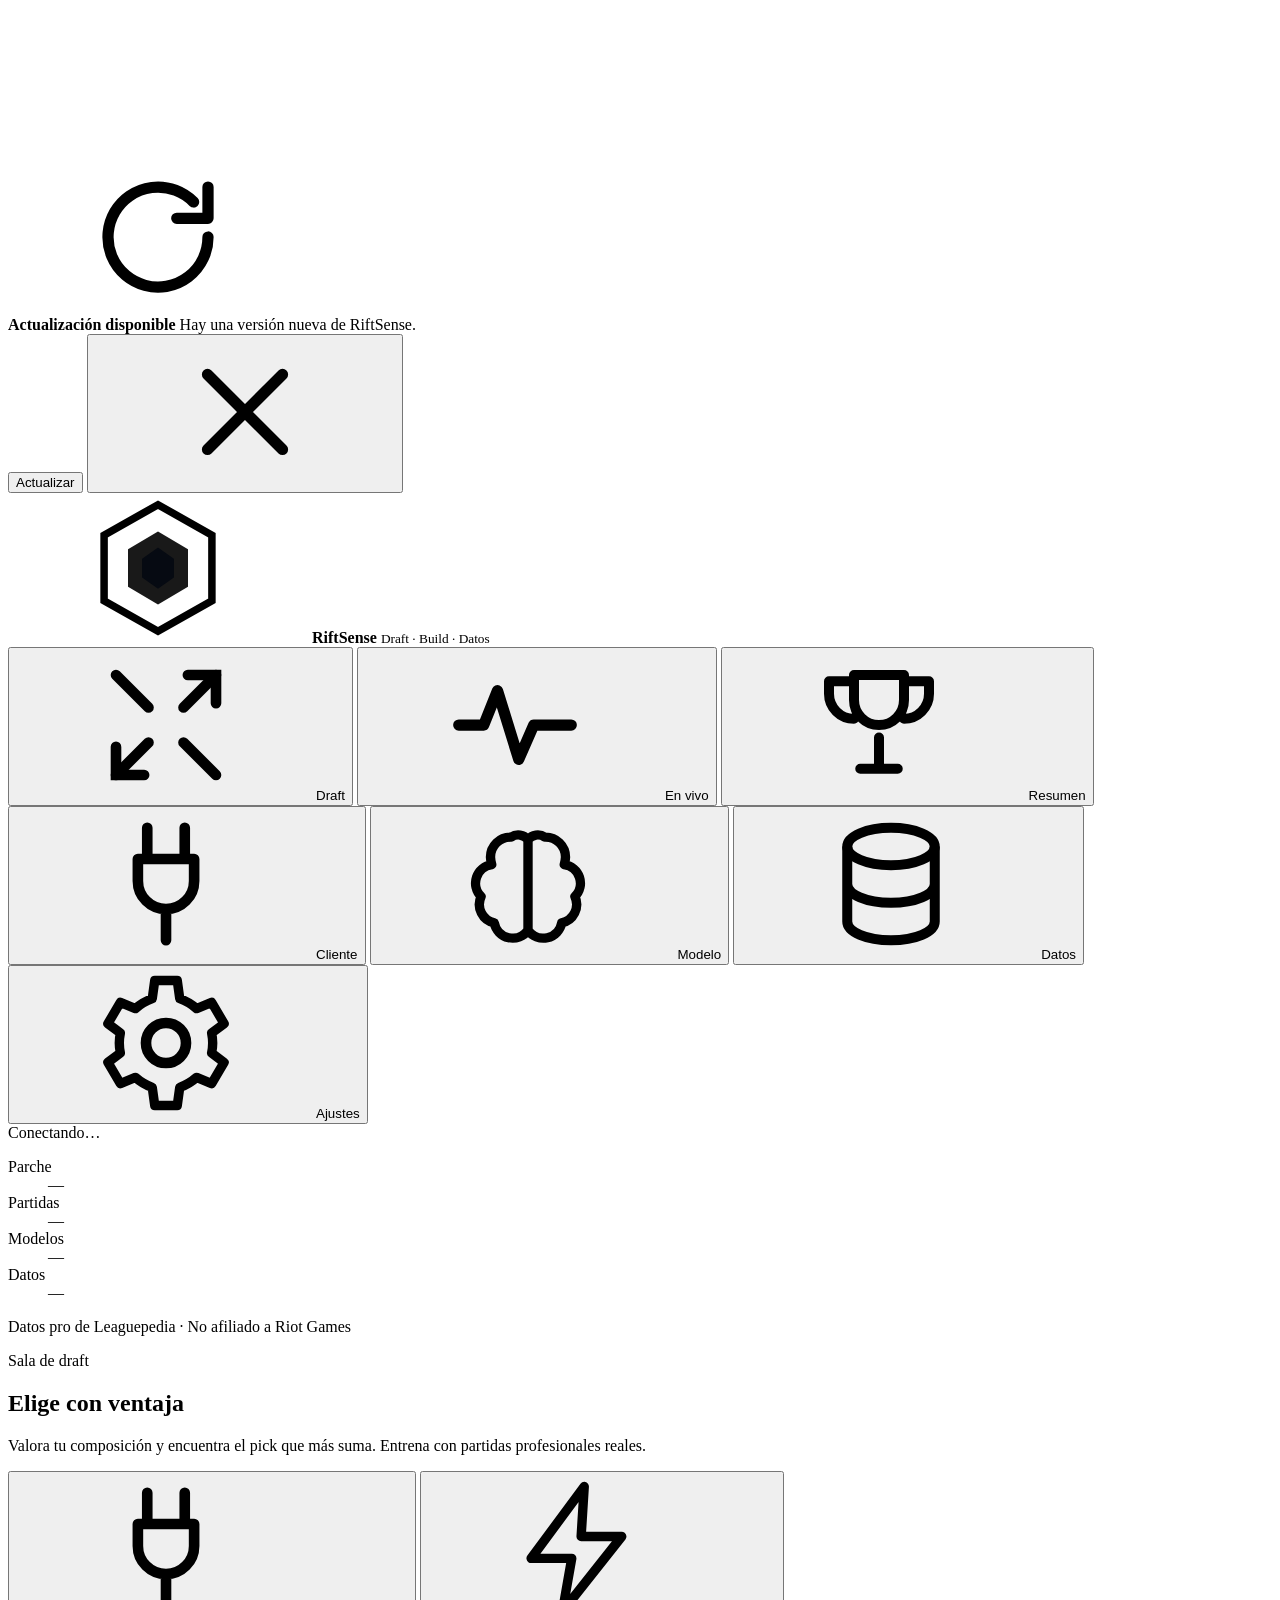
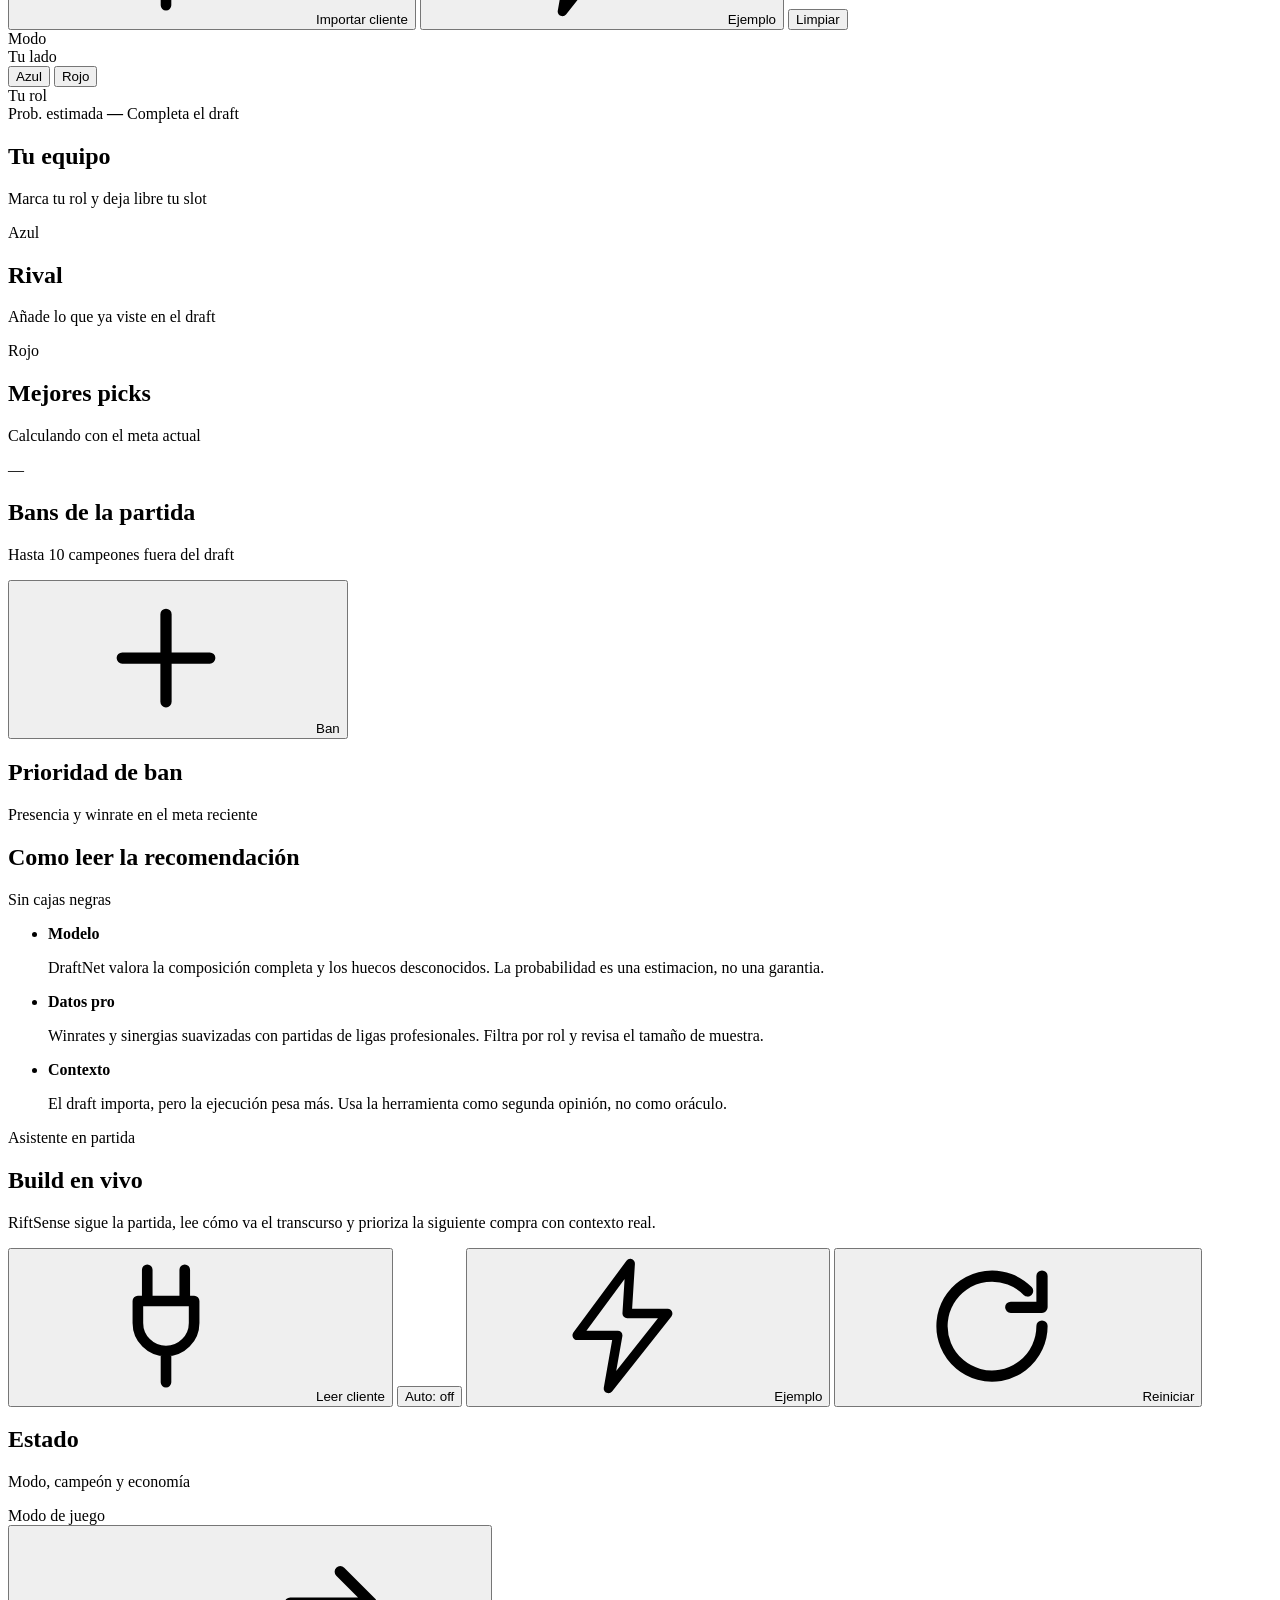
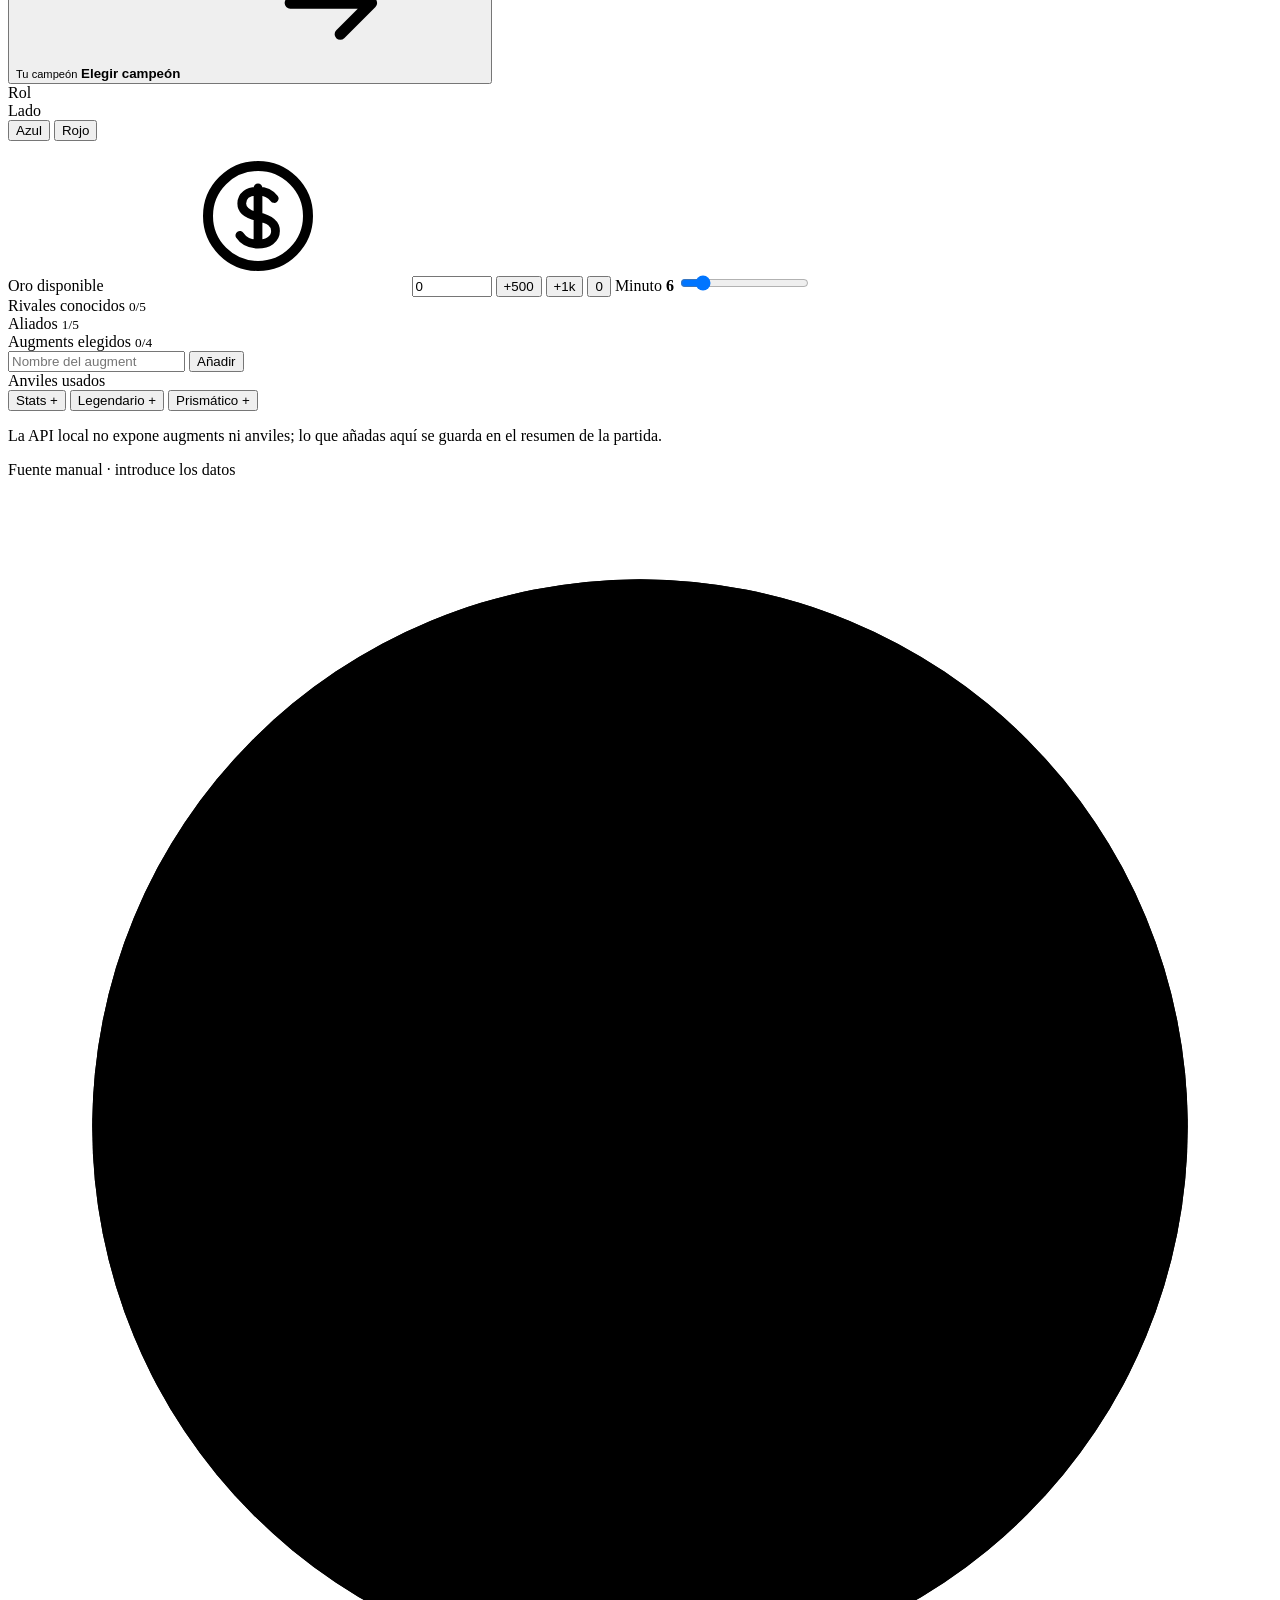
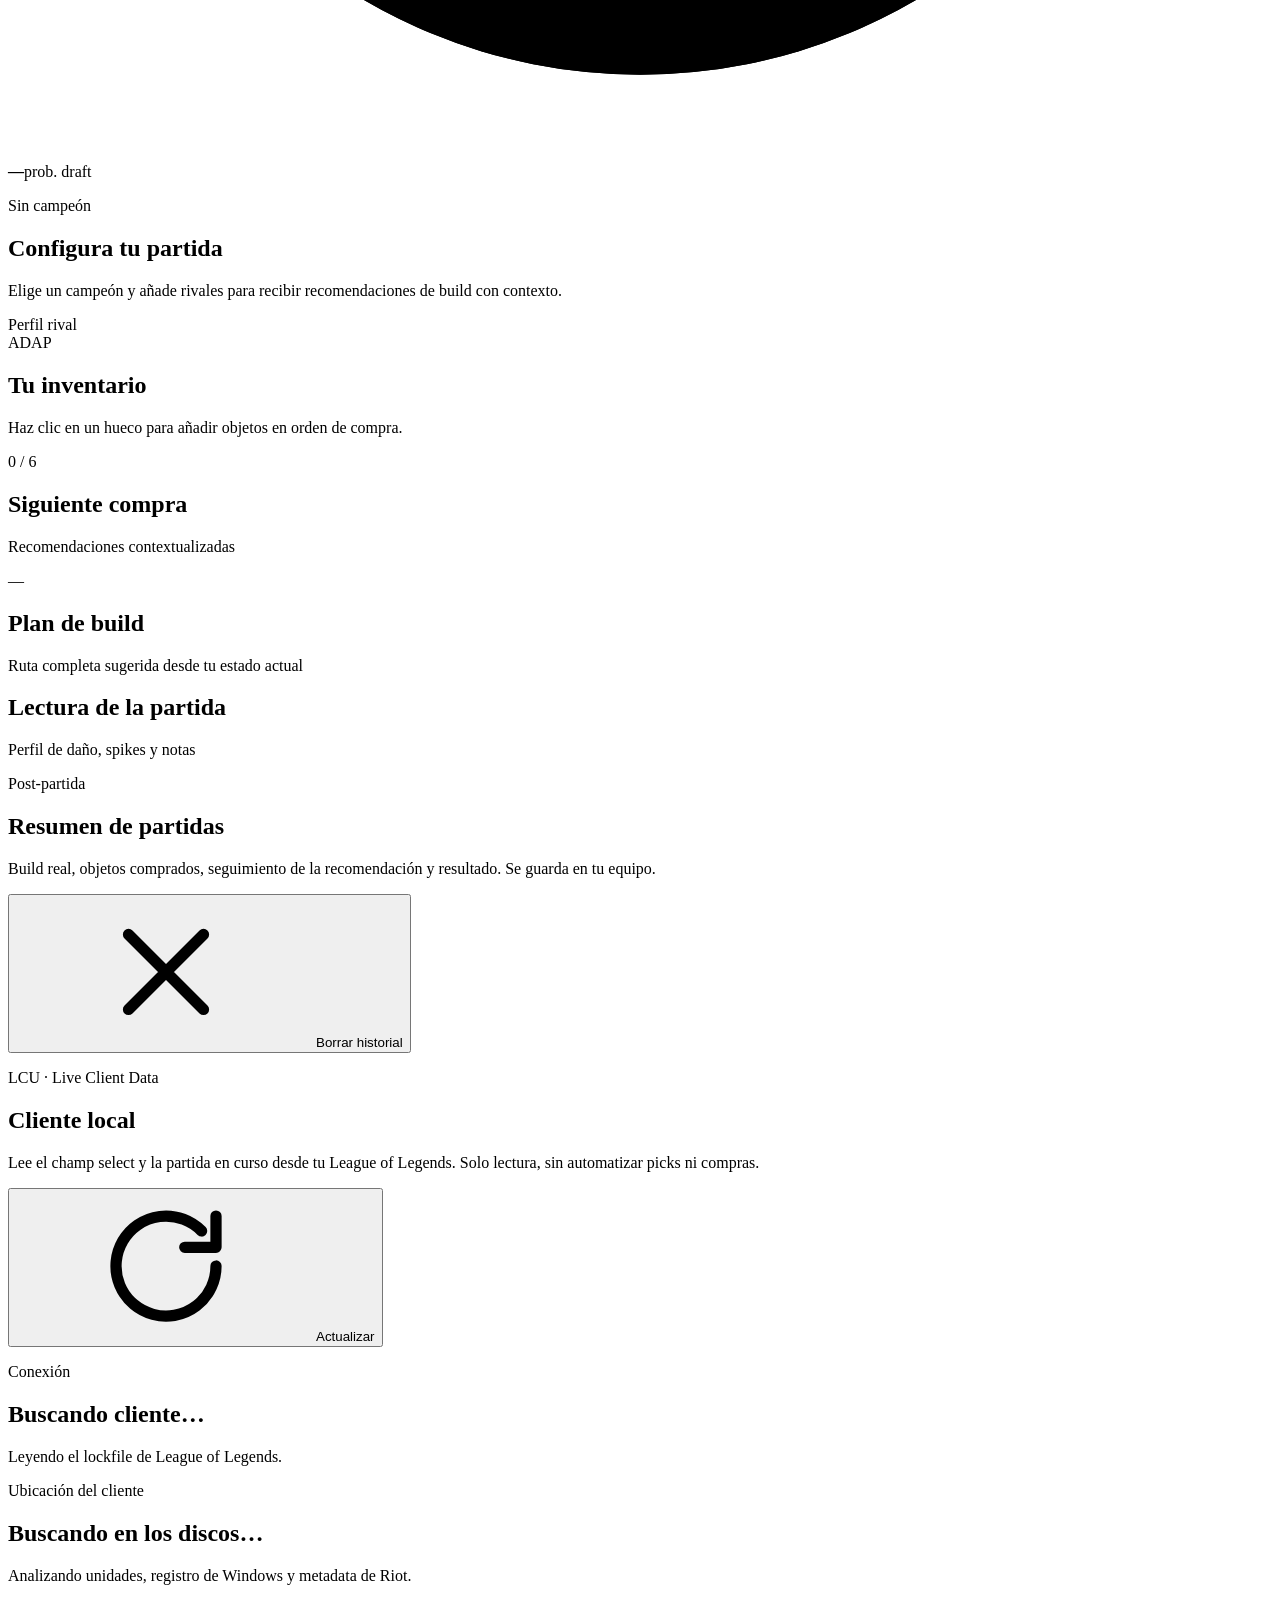
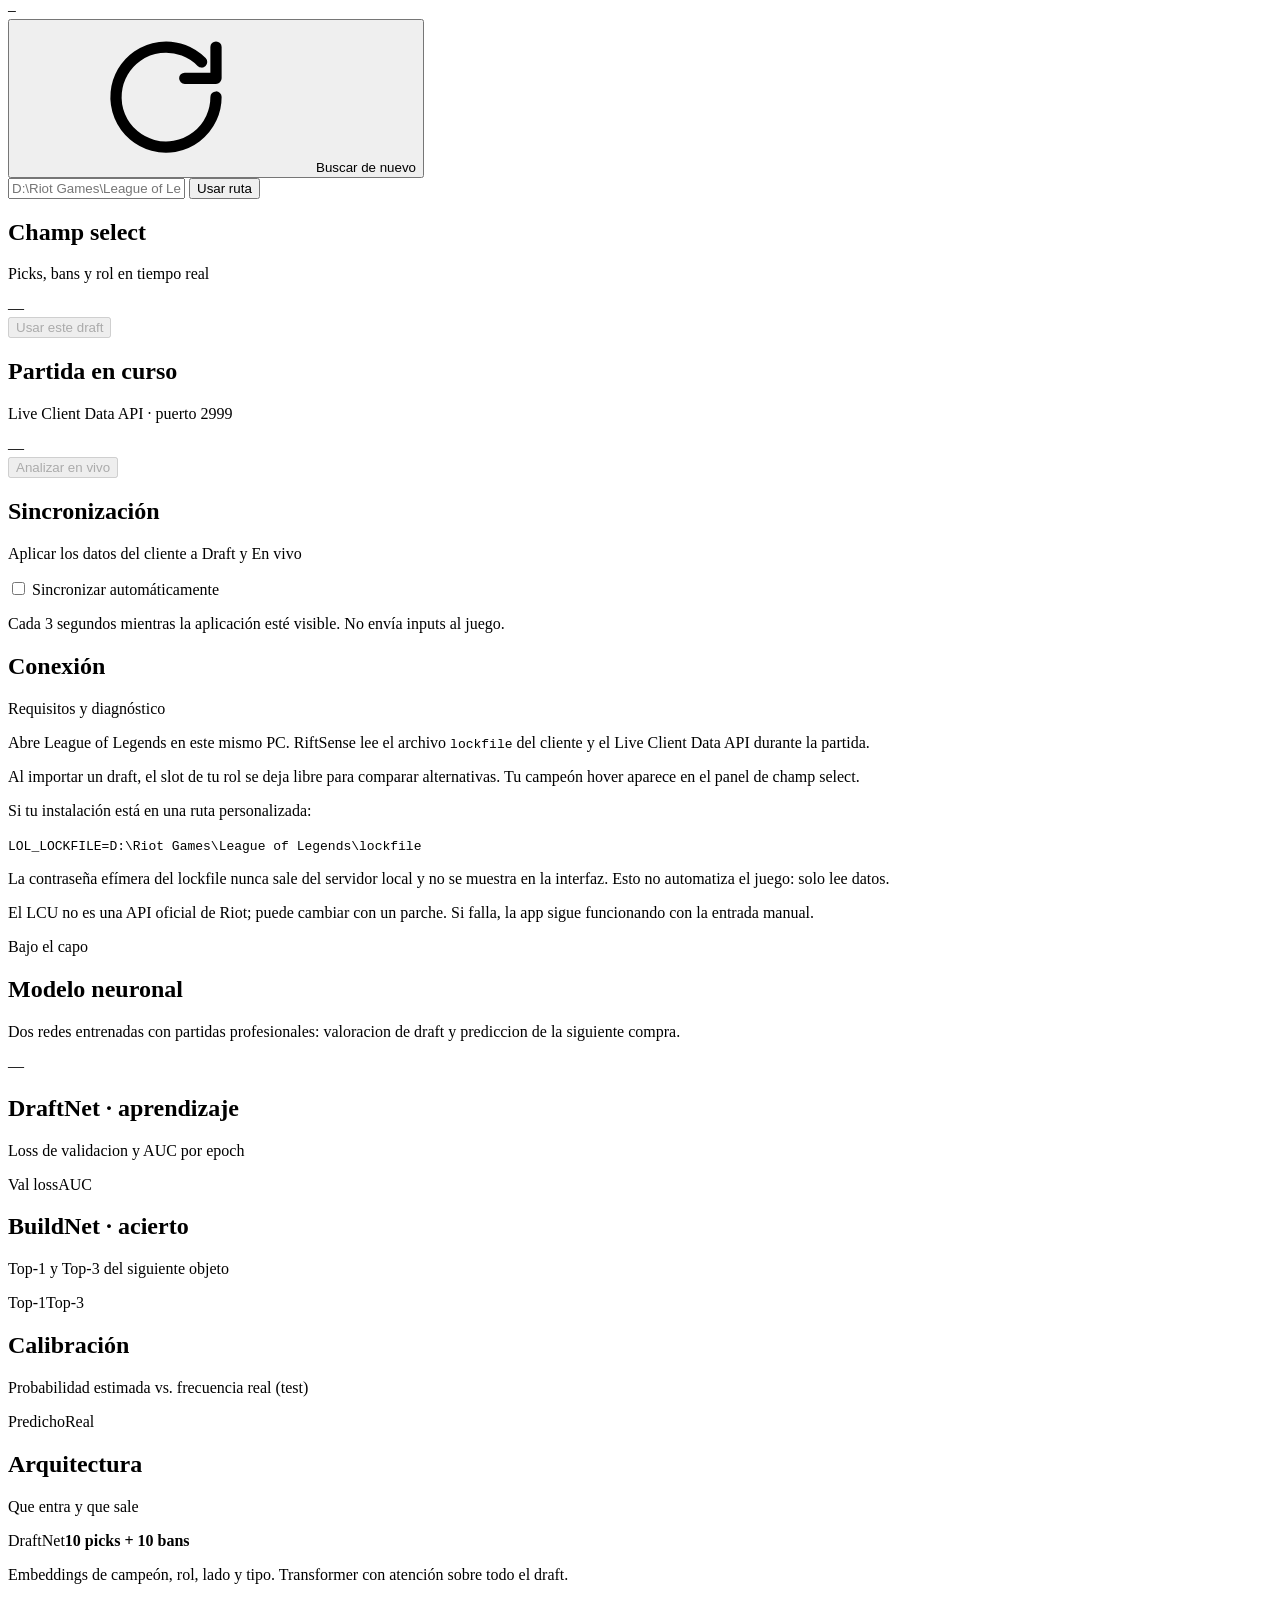
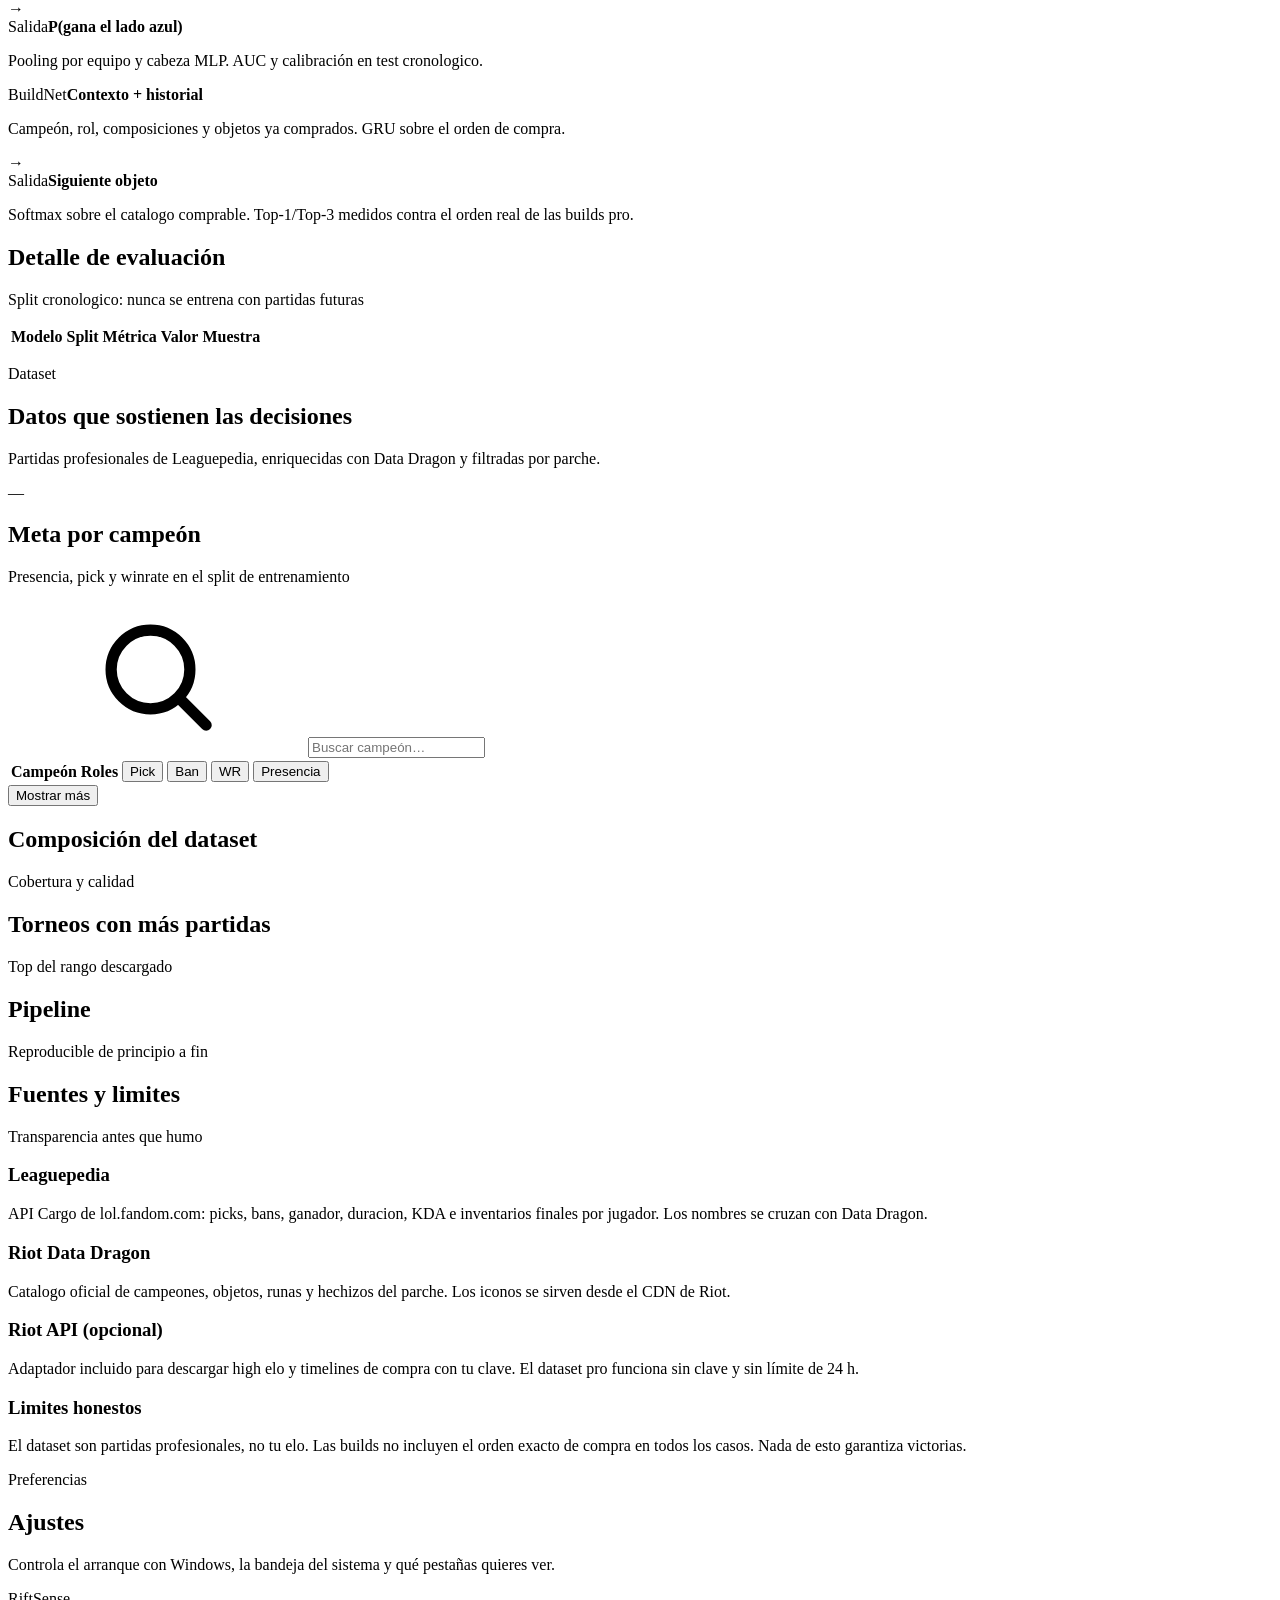
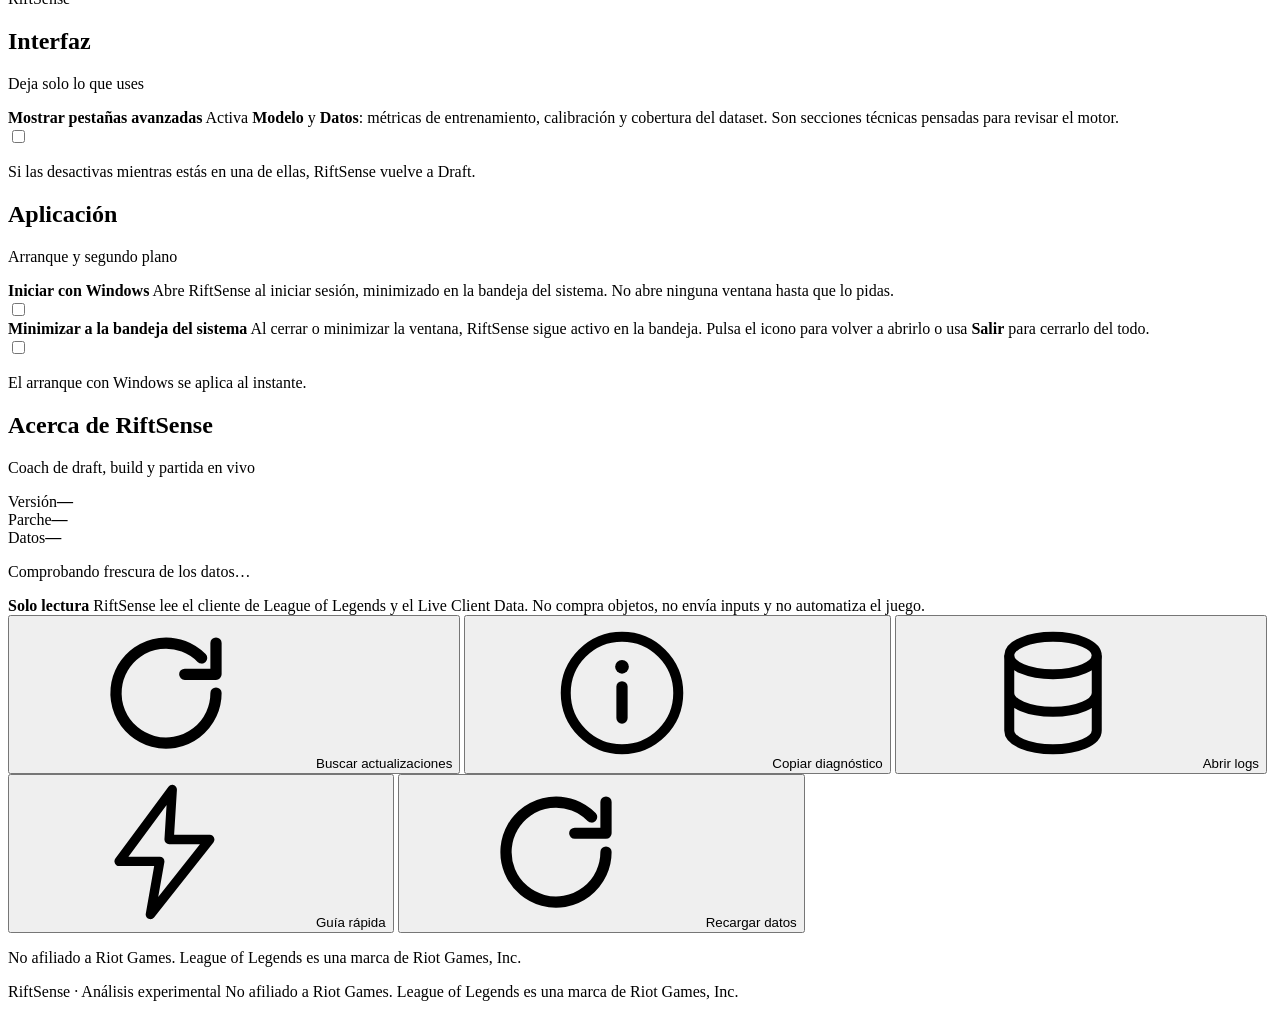
==== web/index.html @ 1074739a "1.2.0: objetivo legendario en la build en vivo" ====
<!doctype html>
<html lang="es">
<head>
  <meta charset="utf-8" />
  <meta name="viewport" content="width=device-width, initial-scale=1, viewport-fit=cover" />
  <meta name="theme-color" content="#060a12" />
  <meta name="description" content="RiftSense: análisis de draft y builds de League of Legends con datos de high elo y partidas profesionales." />
  <title>RiftSense · Analizador de draft y build</title>
  <link rel="icon" href="/assets/favicon.svg" type="image/svg+xml" />
  <link rel="preconnect" href="https://fonts.googleapis.com" />
  <link rel="preconnect" href="https://fonts.gstatic.com" crossorigin />
  <link href="https://fonts.googleapis.com/css2?family=Chakra+Petch:wght@500;600;700&family=Inter:wght@400;500;600;700&display=swap" rel="stylesheet" />
  <link rel="stylesheet" href="/assets/css/styles.css" />
</head>
<body>
  <div class="bg-layer" aria-hidden="true"></div>

  <svg class="icon-sprite" aria-hidden="true" focusable="false">
    <symbol id="i-logo" viewBox="0 0 32 32">
      <path d="M16 2.5 27.5 9v14L16 29.5 4.5 23V9L16 2.5Z" fill="none" stroke="currentColor" stroke-width="1.6"/>
      <path d="M16 8.2 22.4 12v8L16 23.8 9.6 20v-8L16 8.2Z" fill="currentColor" opacity=".9"/>
      <path d="M16 11.6 19.4 14v4L16 20.4 12.6 18v-4L16 11.6Z" fill="#060a12"/>
    </symbol>
    <symbol id="i-draft" viewBox="0 0 24 24">
      <path d="M4 4l5.2 5.2M14.8 14.8 20 20M4 20l5.2-5.2m5.6-5.6L20 4M9.2 9.2 6.8 6.8M14.8 9.2l2.4-2.4" fill="none" stroke="currentColor" stroke-width="1.7" stroke-linecap="round"/>
      <path d="M15.5 4H20v4.5M4 15.5V20h4.5" fill="none" stroke="currentColor" stroke-width="1.7" stroke-linecap="round"/>
    </symbol>
    <symbol id="i-live" viewBox="0 0 24 24">
      <path d="M3 12h4l2.2-5.5 3.4 11L15 12h6" fill="none" stroke="currentColor" stroke-width="1.8" stroke-linecap="round" stroke-linejoin="round"/>
    </symbol>
    <symbol id="i-brain" viewBox="0 0 24 24">
      <path d="M9.3 4.5A3.2 3.2 0 0 0 6 7.7c0 .4.1.8.2 1.2A3 3 0 0 0 4.5 14a3 3 0 0 0 2.1 4.2 3 3 0 0 0 5.4 1.2V4.9a2 2 0 0 0-2.7-.4ZM14.7 4.5A3.2 3.2 0 0 1 18 7.7c0 .4-.1.8-.2 1.2A3 3 0 0 1 19.5 14a3 3 0 0 1-2.1 4.2 3 3 0 0 1-5.4 1.2V4.9a2 2 0 0 1 2.7-.4Z" fill="none" stroke="currentColor" stroke-width="1.5" stroke-linejoin="round"/>
    </symbol>
    <symbol id="i-data" viewBox="0 0 24 24">
      <ellipse cx="12" cy="6" rx="7" ry="3" fill="none" stroke="currentColor" stroke-width="1.6"/>
      <path d="M5 6v6c0 1.7 3.1 3 7 3s7-1.3 7-3V6M5 12v6c0 1.7 3.1 3 7 3s7-1.3 7-3v-6" fill="none" stroke="currentColor" stroke-width="1.6"/>
    </symbol>
    <symbol id="i-search" viewBox="0 0 24 24">
      <circle cx="10.8" cy="10.8" r="6.3" fill="none" stroke="currentColor" stroke-width="1.8"/>
      <path d="m15.5 15.5 4.2 4.2" stroke="currentColor" stroke-width="1.8" stroke-linecap="round"/>
    </symbol>
    <symbol id="i-close" viewBox="0 0 24 24"><path d="m6 6 12 12M18 6 6 18" stroke="currentColor" stroke-width="1.8" stroke-linecap="round"/></symbol>
    <symbol id="i-plus" viewBox="0 0 24 24"><path d="M12 5v14M5 12h14" stroke="currentColor" stroke-width="1.8" stroke-linecap="round"/></symbol>
    <symbol id="i-arrow" viewBox="0 0 24 24"><path d="M5 12h13m-5-5 5 5-5 5" fill="none" stroke="currentColor" stroke-width="1.8" stroke-linecap="round" stroke-linejoin="round"/></symbol>
    <symbol id="i-refresh" viewBox="0 0 24 24"><path d="M20 12a8 8 0 1 1-2.3-5.6M20 4v5h-5" fill="none" stroke="currentColor" stroke-width="1.8" stroke-linecap="round" stroke-linejoin="round"/></symbol>
    <symbol id="i-bolt" viewBox="0 0 24 24"><path d="M13 2 4.5 13.5H11L9.5 22 19 10h-6.5L13 2Z" fill="none" stroke="currentColor" stroke-width="1.5" stroke-linejoin="round"/></symbol>
    <symbol id="i-trophy" viewBox="0 0 24 24"><path d="M8 4h8v4a4 4 0 0 1-8 0V4Zm0 1H4v2a4 4 0 0 0 4 4m8-6h4v2a4 4 0 0 1-4 4m-4 3v5m-3 0h6" fill="none" stroke="currentColor" stroke-width="1.6" stroke-linecap="round" stroke-linejoin="round"/></symbol>
    <symbol id="i-info" viewBox="0 0 24 24"><circle cx="12" cy="12" r="9" fill="none" stroke="currentColor" stroke-width="1.6"/><path d="M12 11v5" stroke="currentColor" stroke-width="1.8" stroke-linecap="round"/><circle cx="12" cy="7.8" r="1.1" fill="currentColor"/></symbol>
    <symbol id="i-gold" viewBox="0 0 24 24"><circle cx="12" cy="12" r="8" fill="none" stroke="currentColor" stroke-width="1.6"/><path d="M12 7.5v9M14.6 9.2c-.6-.8-1.6-1.2-2.6-1.2-1.6 0-2.6.8-2.6 2s1.1 1.8 2.6 2.1c1.8.4 2.8 1 2.8 2.3 0 1.3-1.2 2.1-2.8 2.1-1.2 0-2.3-.5-2.9-1.4" fill="none" stroke="currentColor" stroke-width="1.4" stroke-linecap="round"/></symbol>
    <symbol id="i-plug" viewBox="0 0 24 24">
      <path d="M9 3v5M15 3v5M7.5 8h9v3.5a4.5 4.5 0 0 1-9 0V8ZM12 16v5" fill="none" stroke="currentColor" stroke-width="1.7" stroke-linecap="round" stroke-linejoin="round"/>
    </symbol>
    <symbol id="i-check" viewBox="0 0 24 24"><path d="m5 12.5 4.5 4.5L19 7" fill="none" stroke="currentColor" stroke-width="1.8" stroke-linecap="round" stroke-linejoin="round"/></symbol>
    <symbol id="i-settings" viewBox="0 0 24 24">
      <circle cx="12" cy="12" r="3.2" fill="none" stroke="currentColor" stroke-width="1.7"/>
      <path d="M19.3 13.6a7.7 7.7 0 0 0 0-3.2l2-1.5-2-3.4-2.4 1a8.3 8.3 0 0 0-2.7-1.6L13.8 2h-3.6l-.4 2.9a8.3 8.3 0 0 0-2.7 1.6l-2.4-1-2 3.4 2 1.5a7.7 7.7 0 0 0 0 3.2l-2 1.5 2 3.4 2.4-1a8.3 8.3 0 0 0 2.7 1.6l.4 2.9h3.6l.4-2.9a8.3 8.3 0 0 0 2.7-1.6l2.4 1 2-3.4-2-1.5Z" fill="none" stroke="currentColor" stroke-width="1.5" stroke-linejoin="round"/>
    </symbol>
  </svg>

  <div class="update-banner hidden" id="update-banner" role="status" aria-live="polite">
    <span class="update-icon"><svg class="icon"><use href="#i-refresh"/></svg></span>
    <div class="update-copy">
      <strong id="update-title">Actualización disponible</strong>
      <span id="update-detail">Hay una versión nueva de RiftSense.</span>
    </div>
    <button class="btn tiny" id="update-install" type="button">Actualizar</button>
    <button class="icon-btn" id="update-dismiss" type="button" aria-label="Cerrar aviso">
      <svg class="icon"><use href="#i-close"/></svg>
    </button>
  </div>

  <div class="shell">
    <aside class="sidebar">
      <div class="brand">
        <span class="brand-mark"><svg class="icon"><use href="#i-logo"/></svg></span>
        <span class="brand-text">
          <strong>RiftSense</strong>
          <small>Draft · Build · Datos</small>
        </span>
      </div>

      <nav class="nav" aria-label="Navegación principal">
        <button class="nav-item active" data-tab="draft" type="button" aria-label="Draft">
          <svg class="icon"><use href="#i-draft"/></svg><span>Draft</span>
        </button>
        <button class="nav-item" data-tab="live" type="button" aria-label="En vivo">
          <svg class="icon"><use href="#i-live"/></svg><span>En vivo</span>
        </button>
        <button class="nav-item" data-tab="summary" type="button" aria-label="Resumen post-partida">
          <svg class="icon"><use href="#i-trophy"/></svg><span>Resumen</span>
        </button>
        <button class="nav-item" data-tab="client" type="button" aria-label="Cliente local">
          <svg class="icon"><use href="#i-plug"/></svg><span>Cliente</span>
          <i class="client-dot" id="client-nav-dot" aria-hidden="true"></i>
        </button>
        <button class="nav-item hidden" data-tab="model" data-advanced="true" type="button" aria-label="Modelo">
          <svg class="icon"><use href="#i-brain"/></svg><span>Modelo</span>
        </button>
        <button class="nav-item hidden" data-tab="data" data-advanced="true" type="button" aria-label="Datos">
          <svg class="icon"><use href="#i-data"/></svg><span>Datos</span>
        </button>
        <button class="nav-item" data-tab="settings" type="button" aria-label="Ajustes">
          <svg class="icon"><use href="#i-settings"/></svg><span>Ajustes</span>
        </button>
      </nav>

      <div class="side-status">
        <div class="status-row">
          <span class="status-dot" id="status-dot" aria-hidden="true"></span>
          <span id="status-text">Conectando…</span>
        </div>
        <dl class="status-facts">
          <div><dt>Parche</dt><dd id="status-patch">—</dd></div>
          <div><dt>Partidas</dt><dd id="status-games">—</dd></div>
          <div><dt>Modelos</dt><dd id="status-models">—</dd></div>
          <div><dt>Datos</dt><dd id="status-data">—</dd></div>
        </dl>
      </div>

      <p class="side-foot">Datos pro de Leaguepedia · No afiliado a Riot Games</p>
    </aside>

    <main class="main" id="main">
      <!-- ===================== DRAFT ===================== -->
      <section class="view" id="view-draft" aria-labelledby="draft-title">
        <div class="view-head">
          <div>
            <p class="eyebrow">Sala de draft</p>
            <h1 id="draft-title">Elige con ventaja</h1>
            <p class="lead">Valora tu composición y encuentra el pick que más suma. Entrena con partidas profesionales reales.</p>
          </div>
          <div class="head-actions">
            <button class="btn ghost" id="draft-import" type="button"><svg class="icon"><use href="#i-plug"/></svg>Importar cliente</button>
            <button class="btn ghost" id="draft-example" type="button"><svg class="icon"><use href="#i-bolt"/></svg>Ejemplo</button>
            <button class="btn ghost" id="draft-clear" type="button">Limpiar</button>
          </div>
        </div>

        <div class="card controls">
          <div class="control">
            <span class="label">Modo</span>
            <div class="chips compact" id="draft-modes" role="group" aria-label="Modo de partida"></div>
          </div>
          <div class="control" id="draft-side-control">
            <span class="label">Tu lado</span>
            <div class="segmented" id="side-toggle" role="group" aria-label="Elige tu lado">
              <button type="button" data-side="blue" class="active">Azul</button>
              <button type="button" data-side="red">Rojo</button>
            </div>
          </div>
          <div class="control grow" id="draft-role-control">
            <span class="label">Tu rol</span>
            <div class="chips" id="role-chips" role="group" aria-label="Elige tu rol"></div>
          </div>
          <div class="verdict-mini" id="draft-verdict">
            <span class="verdict-label">Prob. estimada</span>
            <strong class="verdict-value">—</strong>
            <span class="verdict-note">Completa el draft</span>
          </div>
        </div>

        <div class="mode-notice hidden" id="draft-mode-notice" role="status"></div>

        <div class="draft-grid">
          <div class="card team-card" id="ally-card">
            <header class="card-head">
              <div><h2>Tu equipo</h2><p>Marca tu rol y deja libre tu slot</p></div>
              <span class="badge blue" id="ally-side-badge">Azul</span>
            </header>
            <div class="team-slots" id="ally-slots"></div>
          </div>

          <div class="card team-card" id="enemy-card">
            <header class="card-head">
              <div><h2>Rival</h2><p>Añade lo que ya viste en el draft</p></div>
              <span class="badge red" id="enemy-side-badge">Rojo</span>
            </header>
            <div class="team-slots" id="enemy-slots"></div>
          </div>

          <div class="card reco-card" id="draft-reco-card">
            <header class="card-head">
              <div><h2 id="draft-reco-title">Mejores picks</h2><p id="reco-subtitle">Calculando con el meta actual</p></div>
              <span class="mode-badge" id="reco-mode">—</span>
            </header>
            <div class="reco-list" id="draft-reco" aria-live="polite"></div>
          </div>
        </div>

        <div class="card ban-card" id="draft-ban-card">
          <header class="card-head">
            <div><h2>Bans de la partida</h2><p>Hasta 10 campeones fuera del draft</p></div>
            <button class="btn tiny" id="add-ban" type="button"><svg class="icon"><use href="#i-plus"/></svg>Ban</button>
          </header>
          <div class="ban-chips" id="ban-chips"></div>
        </div>

        <div class="grid-2" id="draft-extra">
          <div class="card">
            <header class="card-head">
              <div><h2>Prioridad de ban</h2><p>Presencia y winrate en el meta reciente</p></div>
            </header>
            <div class="ban-priority" id="ban-priority"></div>
          </div>
          <div class="card insight-card">
            <header class="card-head">
              <div><h2>Como leer la recomendación</h2><p>Sin cajas negras</p></div>
            </header>
            <ul class="insight-list">
              <li><span class="dot gold"></span><div><strong>Modelo</strong><p>DraftNet valora la composición completa y los huecos desconocidos. La probabilidad es una estimacion, no una garantia.</p></div></li>
              <li><span class="dot teal"></span><div><strong>Datos pro</strong><p>Winrates y sinergias suavizadas con partidas de ligas profesionales. Filtra por rol y revisa el tamaño de muestra.</p></div></li>
              <li><span class="dot red"></span><div><strong>Contexto</strong><p>El draft importa, pero la ejecución pesa más. Usa la herramienta como segunda opinión, no como oráculo.</p></div></li>
            </ul>
          </div>
        </div>
      </section>

      <!-- ===================== LIVE ===================== -->
      <section class="view hidden" id="view-live" aria-labelledby="live-title">
        <div class="view-head">
          <div>
            <p class="eyebrow">Asistente en partida</p>
            <h1 id="live-title">Build en vivo</h1>
            <p class="lead">RiftSense sigue la partida, lee cómo va el transcurso y prioriza la siguiente compra con contexto real.</p>
          </div>
          <div class="head-actions">
            <button class="btn ghost" id="live-sync" type="button"><svg class="icon"><use href="#i-plug"/></svg>Leer cliente</button>
            <button class="btn ghost" id="live-auto" type="button">Auto: off</button>
            <button class="btn ghost" id="live-example" type="button"><svg class="icon"><use href="#i-bolt"/></svg>Ejemplo</button>
            <button class="btn ghost" id="live-reset" type="button"><svg class="icon"><use href="#i-refresh"/></svg>Reiniciar</button>
          </div>
        </div>

        <div class="live-layout">
          <aside class="card live-setup">
            <header class="card-head"><div><h2>Estado</h2><p>Modo, campeón y economía</p></div></header>

            <div class="field" id="live-mode-field">
              <span class="label">Modo de juego</span>
              <div class="chips compact" id="live-modes" role="group" aria-label="Modo de juego"></div>
            </div>

            <button class="champ-select" id="live-champ" type="button">
              <span class="champ-select-avatar" id="live-champ-avatar"></span>
              <span class="champ-select-text">
                <small>Tu campeón</small>
                <strong id="live-champ-name">Elegir campeón</strong>
              </span>
              <svg class="icon"><use href="#i-arrow"/></svg>
            </button>

            <div class="field" id="live-role-field">
              <span class="label">Rol</span>
              <div class="chips compact" id="live-roles" role="group" aria-label="Rol"></div>
            </div>

            <div class="field" id="live-side-field">
              <span class="label">Lado</span>
              <div class="segmented" id="live-side" role="group" aria-label="Lado">
                <button type="button" data-side="blue" class="active">Azul</button>
                <button type="button" data-side="red">Rojo</button>
              </div>
            </div>

            <div class="field-row">
              <label class="field">
                <span class="label">Oro disponible</span>
                <span class="gold-input">
                  <svg class="icon"><use href="#i-gold"/></svg>
                  <input id="live-gold" type="number" min="0" max="100000" step="50" value="0" inputmode="numeric" />
                </span>
                <span class="gold-quick-row">
                  <button type="button" class="gold-quick" data-gold-add="500">+500</button>
                  <button type="button" class="gold-quick" data-gold-add="1000">+1k</button>
                  <button type="button" class="gold-quick" data-gold-reset>0</button>
                </span>
              </label>
              <label class="field" id="live-minute-field">
                <span class="label">Minuto <b id="live-minute-label">6</b></span>
                <input id="live-minute" type="range" min="0" max="45" step="1" value="6" />
              </label>
            </div>

            <div class="field">
              <span class="label">Rivales conocidos <small id="live-enemy-count">0/5</small></span>
              <div class="mini-slots" id="live-enemies"></div>
            </div>
            <div class="field">
              <span class="label"><span id="live-allies-label">Aliados</span> <small id="live-ally-count">1/5</small></span>
              <div class="mini-slots" id="live-allies"></div>
            </div>

            <div class="field hidden" id="live-augments-field">
              <span class="label">Augments elegidos <small id="live-augment-count">0/4</small></span>
              <div class="manual-input-row">
                <input id="live-augment-input" type="text" list="live-augment-list" placeholder="Nombre del augment" autocomplete="off" aria-label="Nombre del augment" />
                <button class="btn tiny" id="live-augment-add" type="button">Añadir</button>
              </div>
              <datalist id="live-augment-list">
                <option value="Blade Waltz"></option>
                <option value="Dashing"></option>
                <option value="Heavy Hitter"></option>
                <option value="Goliath"></option>
                <option value="Jeweled Gauntlet"></option>
                <option value="Mystic Punch"></option>
                <option value="Omniscient"></option>
                <option value="Phenomenal Evil"></option>
                <option value="Scoped Weapons"></option>
                <option value="Soul Siphon"></option>
                <option value="Tank It Or Leave It"></option>
                <option value="Vulnerability"></option>
              </datalist>
              <div class="manual-chips" id="live-augment-chips"></div>
            </div>

            <div class="field hidden" id="live-anvils-field">
              <span class="label">Anviles usados</span>
              <div class="chips compact" id="live-anvils">
                <button type="button" class="chip" data-anvil="stats">Stats +</button>
                <button type="button" class="chip" data-anvil="legendary">Legendario +</button>
                <button type="button" class="chip" data-anvil="prismatic">Prismático +</button>
              </div>
              <div class="manual-chips" id="live-anvil-chips"></div>
            </div>

            <p class="fineprint hidden" id="live-manual-note">La API local no expone augments ni anviles; lo que añadas aquí se guarda en el resumen de la partida.</p>
            <p class="client-source" id="live-source">Fuente manual · introduce los datos</p>
          </aside>

          <section class="card live-main">
            <div class="live-hero">
              <div class="gauge" id="live-gauge" aria-label="Probabilidad estimada de victoria">
                <svg viewBox="0 0 120 120" role="img" aria-hidden="true">
                  <circle class="gauge-track" cx="60" cy="60" r="52"/>
                  <circle class="gauge-value" cx="60" cy="60" r="52"/>
                </svg>
                <div class="gauge-label"><strong>—</strong><span>prob. draft</span></div>
              </div>
              <div class="live-hero-copy">
                <p class="eyebrow" id="live-champ-role">Sin campeón</p>
                <h2 id="live-verdict-title">Configura tu partida</h2>
                <p id="live-verdict-text">Elige un campeón y añade rivales para recibir recomendaciones de build con contexto.</p>
                <div class="pill-row" id="live-pills"></div>
              </div>
              <div class="damage-profile" id="live-damage-profile">
                <span class="label">Perfil rival</span>
                <div class="damage-bar"><i class="ad" style="width:50%"></i><i class="ap" style="width:50%"></i></div>
                <div class="damage-legend"><span>AD</span><span>AP</span></div>
              </div>
            </div>

            <div class="live-coach hidden" id="live-coach"></div>

            <div class="build-head">
              <div>
                <h2>Tu inventario</h2>
                <p id="live-inventory-hint">Haz clic en un hueco para añadir objetos en orden de compra.</p>
              </div>
              <span class="badge" id="live-slot-count">0 / 6</span>
            </div>
            <div class="inventory" id="live-inventory"></div>

            <div class="reco-head">
              <div><h2>Siguiente compra</h2><p id="live-reco-subtitle">Recomendaciones contextualizadas</p></div>
              <span class="mode-badge" id="live-mode">—</span>
            </div>
            <p class="sr-only" id="live-reco-status" role="status" aria-live="polite" aria-atomic="true"></p>
            <div class="legendary-target hidden" id="live-legendary"></div>
            <div class="item-list" id="live-items"></div>
          </section>
        </div>

        <div class="live-mobile-buy hidden" id="live-mobile-buy"></div>

        <div class="grid-2 live-bottom">
          <section class="card">
            <header class="card-head"><div><h2>Plan de build</h2><p>Ruta completa sugerida desde tu estado actual</p></div></header>
            <div class="build-plan" id="build-plan"></div>
          </section>
          <section class="card">
            <header class="card-head"><div><h2>Lectura de la partida</h2><p>Perfil de daño, spikes y notas</p></div></header>
            <div id="live-notes" class="live-notes"></div>
          </section>
        </div>
      </section>

      <!-- ===================== RESUMEN ===================== -->
      <section class="view hidden" id="view-summary" aria-labelledby="summary-title">
        <div class="view-head">
          <div>
            <p class="eyebrow">Post-partida</p>
            <h1 id="summary-title">Resumen de partidas</h1>
            <p class="lead">Build real, objetos comprados, seguimiento de la recomendación y resultado. Se guarda en tu equipo.</p>
          </div>
          <div class="head-actions">
            <button class="btn ghost" id="summary-clear" type="button"><svg class="icon"><use href="#i-close"/></svg>Borrar historial</button>
          </div>
        </div>
        <div id="summary-content"></div>
      </section>

      <!-- ===================== CLIENTE ===================== -->
      <section class="view hidden" id="view-client" aria-labelledby="client-title">
        <div class="view-head">
          <div>
            <p class="eyebrow">LCU · Live Client Data</p>
            <h1 id="client-title">Cliente local</h1>
            <p class="lead">Lee el champ select y la partida en curso desde tu League of Legends. Solo lectura, sin automatizar picks ni compras.</p>
          </div>
          <div class="head-actions">
            <button class="btn ghost" id="client-refresh" type="button"><svg class="icon"><use href="#i-refresh"/></svg>Actualizar</button>
          </div>
        </div>

        <div class="card client-hero">
          <div class="client-state">
            <span class="status-dot" id="client-dot" aria-hidden="true"></span>
            <div>
              <p class="eyebrow">Conexión</p>
              <h2 id="client-state-title">Buscando cliente…</h2>
              <p id="client-state-desc">Leyendo el lockfile de League of Legends.</p>
            </div>
          </div>
          <div class="pill-row" id="client-pills"></div>
        </div>

        <div class="card client-locate" id="client-locate">
          <div class="client-locate-main">
            <div class="client-state">
              <span class="status-dot" id="client-locate-dot" aria-hidden="true"></span>
              <div>
                <p class="eyebrow">Ubicación del cliente</p>
                <h2 id="client-locate-title">Buscando en los discos…</h2>
                <p id="client-locate-desc">Analizando unidades, registro de Windows y metadata de Riot.</p>
              </div>
            </div>
            <code id="client-locate-path">—</code>
          </div>
          <div class="client-locate-actions">
            <button class="btn tiny" id="client-search" type="button"><svg class="icon"><use href="#i-refresh"/></svg>Buscar de nuevo</button>
          </div>
          <div class="client-locate-manual">
            <input id="client-path" type="text" placeholder="D:\Riot Games\League of Legends" aria-label="Ruta de League of Legends" autocomplete="off" />
            <button class="btn tiny" id="client-path-save" type="button">Usar ruta</button>
          </div>
        </div>

        <div class="grid-2">
          <section class="card">
            <header class="card-head">
              <div><h2>Champ select</h2><p>Picks, bans y rol en tiempo real</p></div>
              <span class="badge" id="client-draft-badge">—</span>
            </header>
            <div class="client-panel" id="client-draft"></div>
            <div class="client-actions">
              <button class="btn" id="client-use-draft" type="button" disabled>Usar este draft</button>
            </div>
          </section>

          <section class="card">
            <header class="card-head">
              <div><h2>Partida en curso</h2><p>Live Client Data API · puerto 2999</p></div>
              <span class="badge" id="client-live-badge">—</span>
            </header>
            <div class="client-panel" id="client-live"></div>
            <div class="client-actions">
              <button class="btn" id="client-use-live" type="button" disabled>Analizar en vivo</button>
            </div>
          </section>
        </div>

        <div class="grid-2">
          <section class="card">
            <header class="card-head">
              <div><h2>Sincronización</h2><p>Aplicar los datos del cliente a Draft y En vivo</p></div>
            </header>
            <label class="switch">
              <input type="checkbox" id="client-auto" />
              <span class="track" aria-hidden="true"></span>
              <span class="switch-text">Sincronizar automáticamente</span>
            </label>
            <p class="fineprint" id="client-auto-note">Cada 3 segundos mientras la aplicación esté visible. No envía inputs al juego.</p>
          </section>

          <section class="card">
            <header class="card-head">
              <div><h2>Conexión</h2><p>Requisitos y diagnóstico</p></div>
            </header>
            <div class="client-help">
              <p>Abre League of Legends en este mismo PC. RiftSense lee el archivo <code>lockfile</code> del cliente y el Live Client Data API durante la partida.</p>
              <p>Al importar un draft, el slot de tu rol se deja libre para comparar alternativas. Tu campeón hover aparece en el panel de champ select.</p>
              <p>Si tu instalación está en una ruta personalizada:</p>
              <code class="code-block">LOL_LOCKFILE=D:\Riot Games\League of Legends\lockfile</code>
              <p>La contraseña efímera del lockfile nunca sale del servidor local y no se muestra en la interfaz. Esto no automatiza el juego: solo lee datos.</p>
              <p class="fineprint">El LCU no es una API oficial de Riot; puede cambiar con un parche. Si falla, la app sigue funcionando con la entrada manual.</p>
            </div>
          </section>
        </div>
      </section>

      <!-- ===================== MODEL ===================== -->
      <section class="view hidden" id="view-model" aria-labelledby="model-title">
        <div class="view-head">
          <div>
            <p class="eyebrow">Bajo el capo</p>
            <h1 id="model-title">Modelo neuronal</h1>
            <p class="lead">Dos redes entrenadas con partidas profesionales: valoracion de draft y prediccion de la siguiente compra.</p>
          </div>
          <span class="badge teal" id="model-device">—</span>
        </div>

        <div class="metric-grid" id="model-metrics"></div>

        <div class="grid-2">
          <section class="card chart-card">
            <header class="card-head"><div><h2>DraftNet · aprendizaje</h2><p>Loss de validacion y AUC por epoch</p></div></header>
            <div id="chart-draft" class="chart"></div>
            <div class="chart-legend"><span><i class="swatch gold"></i>Val loss</span><span><i class="swatch teal"></i>AUC</span></div>
          </section>
          <section class="card chart-card">
            <header class="card-head"><div><h2>BuildNet · acierto</h2><p>Top-1 y Top-3 del siguiente objeto</p></div></header>
            <div id="chart-build" class="chart"></div>
            <div class="chart-legend"><span><i class="swatch gold"></i>Top-1</span><span><i class="swatch teal"></i>Top-3</span></div>
          </section>
        </div>

        <div class="grid-2">
          <section class="card chart-card">
            <header class="card-head"><div><h2>Calibración</h2><p>Probabilidad estimada vs. frecuencia real (test)</p></div></header>
            <div id="chart-calibration" class="chart"></div>
            <div class="chart-legend"><span><i class="swatch gold"></i>Predicho</span><span><i class="swatch teal"></i>Real</span></div>
          </section>
          <section class="card">
            <header class="card-head"><div><h2>Arquitectura</h2><p>Que entra y que sale</p></div></header>
            <div class="arch">
              <div class="arch-step"><span class="arch-tag">DraftNet</span><strong>10 picks + 10 bans</strong><p>Embeddings de campeón, rol, lado y tipo. Transformer con atención sobre todo el draft.</p></div>
              <div class="arch-arrow" aria-hidden="true">→</div>
              <div class="arch-step"><span class="arch-tag">Salida</span><strong>P(gana el lado azul)</strong><p>Pooling por equipo y cabeza MLP. AUC y calibración en test cronologico.</p></div>
              <div class="arch-step"><span class="arch-tag">BuildNet</span><strong>Contexto + historial</strong><p>Campeón, rol, composiciones y objetos ya comprados. GRU sobre el orden de compra.</p></div>
              <div class="arch-arrow" aria-hidden="true">→</div>
              <div class="arch-step"><span class="arch-tag">Salida</span><strong>Siguiente objeto</strong><p>Softmax sobre el catalogo comprable. Top-1/Top-3 medidos contra el orden real de las builds pro.</p></div>
            </div>
          </section>
        </div>

        <section class="card">
          <header class="card-head"><div><h2>Detalle de evaluación</h2><p>Split cronologico: nunca se entrena con partidas futuras</p></div></header>
          <div class="table-wrap">
            <table class="data-table" id="model-table">
              <thead><tr><th>Modelo</th><th>Split</th><th>Métrica</th><th>Valor</th><th>Muestra</th></tr></thead>
              <tbody></tbody>
            </table>
          </div>
          <p class="fineprint" id="model-fineprint"></p>
        </section>
      </section>

      <!-- ===================== DATA ===================== -->
      <section class="view hidden" id="view-data" aria-labelledby="data-title">
        <div class="view-head">
          <div>
            <p class="eyebrow">Dataset</p>
            <h1 id="data-title">Datos que sostienen las decisiones</h1>
            <p class="lead">Partidas profesionales de Leaguepedia, enriquecidas con Data Dragon y filtradas por parche.</p>
          </div>
          <span class="badge" id="data-patch">—</span>
        </div>

        <div class="metric-grid" id="data-metrics"></div>

        <div class="grid-2">
          <section class="card">
            <header class="card-head"><div><h2>Meta por campeón</h2><p>Presencia, pick y winrate en el split de entrenamiento</p></div></header>
            <div class="table-tools">
              <label class="search-field"><svg class="icon"><use href="#i-search"/></svg><input id="meta-search" type="search" placeholder="Buscar campeón…" aria-label="Buscar campeón" /></label>
              <div class="chips compact" id="meta-role-filter" role="group" aria-label="Filtrar por rol"></div>
            </div>
            <div class="table-wrap table-tall">
              <table class="data-table sortable" id="meta-table">
                <thead>
                  <tr>
                    <th>Campeón</th>
                    <th class="hide-sm">Roles</th>
                    <th><button type="button" data-sort="pickRate">Pick</button></th>
                    <th><button type="button" data-sort="banRate">Ban</button></th>
                    <th><button type="button" data-sort="winrate">WR</button></th>
                    <th><button type="button" data-sort="presence">Presencia</button></th>
                  </tr>
                </thead>
                <tbody></tbody>
              </table>
            </div>
            <button class="btn tiny center" id="meta-more" type="button">Mostrar más</button>
          </section>

          <div class="stack">
            <section class="card">
              <header class="card-head"><div><h2>Composición del dataset</h2><p>Cobertura y calidad</p></div></header>
              <div id="data-coverage" class="coverage"></div>
            </section>
            <section class="card">
              <header class="card-head"><div><h2>Torneos con más partidas</h2><p>Top del rango descargado</p></div></header>
              <ol class="tournament-list" id="data-tournaments"></ol>
            </section>
            <section class="card">
              <header class="card-head"><div><h2>Pipeline</h2><p>Reproducible de principio a fin</p></div></header>
              <div class="pipeline" id="data-pipeline"></div>
            </section>
          </div>
        </div>

        <section class="card source-card">
          <header class="card-head"><div><h2>Fuentes y limites</h2><p>Transparencia antes que humo</p></div></header>
          <div class="source-grid">
            <div><h3>Leaguepedia</h3><p>API Cargo de lol.fandom.com: picks, bans, ganador, duracion, KDA e inventarios finales por jugador. Los nombres se cruzan con Data Dragon.</p></div>
            <div><h3>Riot Data Dragon</h3><p>Catalogo oficial de campeones, objetos, runas y hechizos del parche. Los iconos se sirven desde el CDN de Riot.</p></div>
            <div><h3>Riot API (opcional)</h3><p>Adaptador incluido para descargar high elo y timelines de compra con tu clave. El dataset pro funciona sin clave y sin límite de 24 h.</p></div>
            <div><h3>Limites honestos</h3><p>El dataset son partidas profesionales, no tu elo. Las builds no incluyen el orden exacto de compra en todos los casos. Nada de esto garantiza victorias.</p></div>
          </div>
        </section>
      </section>

      <!-- ===================== AJUSTES ===================== -->
      <section class="view hidden" id="view-settings" aria-labelledby="settings-title">
        <div class="view-head">
          <div>
            <p class="eyebrow">Preferencias</p>
            <h1 id="settings-title">Ajustes</h1>
            <p class="lead">Controla el arranque con Windows, la bandeja del sistema y qué pestañas quieres ver.</p>
          </div>
          <span class="badge" id="settings-version">RiftSense</span>
        </div>

        <div class="settings-grid">
          <section class="card settings-card">
            <header class="card-head">
              <div><h2>Interfaz</h2><p>Deja solo lo que uses</p></div>
            </header>
            <div class="setting-row">
              <div class="setting-copy">
                <strong>Mostrar pestañas avanzadas</strong>
                <span>Activa <b>Modelo</b> y <b>Datos</b>: métricas de entrenamiento, calibración y cobertura del dataset. Son secciones técnicas pensadas para revisar el motor.</span>
              </div>
              <label class="switch">
                <input type="checkbox" id="settings-advanced" aria-label="Mostrar pestañas avanzadas" />
                <span class="track" aria-hidden="true"></span>
              </label>
            </div>
            <p class="fineprint">Si las desactivas mientras estás en una de ellas, RiftSense vuelve a Draft.</p>
          </section>

          <section class="card settings-card">
            <header class="card-head">
              <div><h2>Aplicación</h2><p>Arranque y segundo plano</p></div>
            </header>
            <div class="setting-row">
              <div class="setting-copy">
                <strong>Iniciar con Windows</strong>
                <span>Abre RiftSense al iniciar sesión, minimizado en la bandeja del sistema. No abre ninguna ventana hasta que lo pidas.</span>
              </div>
              <label class="switch">
                <input type="checkbox" id="settings-startup" aria-label="Iniciar con Windows" />
                <span class="track" aria-hidden="true"></span>
              </label>
            </div>
            <div class="setting-row">
              <div class="setting-copy">
                <strong>Minimizar a la bandeja del sistema</strong>
                <span>Al cerrar o minimizar la ventana, RiftSense sigue activo en la bandeja. Pulsa el icono para volver a abrirlo o usa <b>Salir</b> para cerrarlo del todo.</span>
              </div>
              <label class="switch">
                <input type="checkbox" id="settings-tray" aria-label="Minimizar a la bandeja del sistema" />
                <span class="track" aria-hidden="true"></span>
              </label>
            </div>
            <p class="fineprint" id="settings-startup-note">El arranque con Windows se aplica al instante.</p>
          </section>

          <section class="card settings-card settings-about">
            <header class="card-head">
              <div><h2>Acerca de RiftSense</h2><p>Coach de draft, build y partida en vivo</p></div>
            </header>
            <div class="settings-about-grid">
              <div><span class="label">Versión</span><strong id="settings-about-version">—</strong></div>
              <div><span class="label">Parche</span><strong id="settings-about-patch">—</strong></div>
              <div><span class="label">Datos</span><strong id="settings-about-games">—</strong></div>
            </div>
            <p class="fineprint" id="settings-data-note">Comprobando frescura de los datos…</p>
            <div class="settings-note">
              <strong>Solo lectura</strong>
              <span>RiftSense lee el cliente de League of Legends y el Live Client Data. No compra objetos, no envía inputs y no automatiza el juego.</span>
            </div>
            <div class="settings-actions">
              <button class="btn tiny" id="settings-update" type="button"><svg class="icon"><use href="#i-refresh"/></svg>Buscar actualizaciones</button>
              <button class="btn tiny" id="settings-diagnostics" type="button"><svg class="icon"><use href="#i-info"/></svg>Copiar diagnóstico</button>
              <button class="btn tiny" id="settings-logs" type="button"><svg class="icon"><use href="#i-data"/></svg>Abrir logs</button>
              <button class="btn tiny" id="settings-help" type="button"><svg class="icon"><use href="#i-bolt"/></svg>Guía rápida</button>
              <button class="btn tiny" id="settings-reload" type="button"><svg class="icon"><use href="#i-refresh"/></svg>Recargar datos</button>
            </div>
            <p class="fineprint">No afiliado a Riot Games. League of Legends es una marca de Riot Games, Inc.</p>
          </section>
        </div>
      </section>

      <footer class="app-footer">
        <span>RiftSense · Análisis experimental</span>
        <span>No afiliado a Riot Games. League of Legends es una marca de Riot Games, Inc.</span>
      </footer>
    </main>
  </div>

  <!-- Champion picker -->
  <dialog class="modal" id="champ-picker" aria-labelledby="champ-picker-title">
    <div class="modal-panel">
      <header class="modal-head">
        <div><p class="eyebrow" id="champ-picker-kicker">Campeones</p><h2 id="champ-picker-title">Elegir campeón</h2></div>
        <button class="icon-btn" data-close type="button" aria-label="Cerrar"><svg class="icon"><use href="#i-close"/></svg></button>
      </header>
      <div class="modal-tools">
        <label class="search-field big"><svg class="icon"><use href="#i-search"/></svg><input id="champ-search" type="search" placeholder="Buscar por nombre o tag…" autocomplete="off" /></label>
        <div class="chips compact" id="champ-role-filter" role="group" aria-label="Filtrar por rol"></div>
      </div>
      <p class="modal-hint" id="champ-picker-hint">Elige un campeón disponible.</p>
      <div class="champ-grid" id="champ-grid"></div>
      <p class="modal-empty hidden" id="champ-empty">No hay campeones que coincidan.</p>
    </div>
  </dialog>

  <!-- Item picker -->
  <dialog class="modal" id="item-picker" aria-labelledby="item-picker-title">
    <div class="modal-panel">
      <header class="modal-head">
        <div><p class="eyebrow">Objetos</p><h2 id="item-picker-title">Añadir objeto</h2></div>
        <button class="icon-btn" data-close type="button" aria-label="Cerrar"><svg class="icon"><use href="#i-close"/></svg></button>
      </header>
      <div class="modal-tools">
        <label class="search-field big"><svg class="icon"><use href="#i-search"/></svg><input id="item-search" type="search" placeholder="Buscar objeto…" autocomplete="off" /></label>
        <div class="chips compact" id="item-tag-filter" role="group" aria-label="Filtrar por tipo"></div>
      </div>
      <p class="modal-hint" id="item-picker-hint">Objetos comprables en la Grieta del Invocador.</p>
      <div class="item-grid" id="item-grid"></div>
      <p class="modal-empty hidden" id="item-empty">No hay objetos que coincidan.</p>
    </div>
  </dialog>

  <dialog class="modal onboarding" id="onboarding" aria-labelledby="onboarding-title">
    <div class="modal-panel onboarding-panel">
      <header class="modal-head">
        <div>
          <p class="eyebrow">Guía rápida</p>
          <h2 id="onboarding-title">Bienvenido a RiftSense</h2>
        </div>
        <button class="icon-btn" data-close type="button" aria-label="Cerrar guía"><svg class="icon"><use href="#i-close"/></svg></button>
      </header>
      <p class="onboarding-lead">Tres formas de usarlo, sin cajas negras:</p>
      <div class="onboarding-steps">
        <div class="onboarding-step">
          <span class="onboarding-num">01</span>
          <div><strong>Draft</strong><p>Marca tu rol, añade picks y bans y compara la composición antes de jugar.</p></div>
        </div>
        <div class="onboarding-step">
          <span class="onboarding-num">02</span>
          <div><strong>En vivo</strong><p>Con Auto activo, la app lee KDA, oro, inventario y rivales cada 3 segundos y recomienda la siguiente compra.</p></div>
        </div>
        <div class="onboarding-step">
          <span class="onboarding-num">03</span>
          <div><strong>Cliente y modos</strong><p>Grieta, ARAM, Mayhem y Arena se detectan desde el cliente. En modos con datos limitados verás la confianza y las limitaciones.</p></div>
        </div>
      </div>
      <div class="onboarding-note">RiftSense solo lee datos. No compra, no envía inputs y no automatiza el juego.</div>
      <div class="onboarding-actions">
        <button class="btn ghost" id="onboarding-settings" type="button">Ir a Ajustes</button>
        <button class="btn" id="onboarding-start" type="button">Empezar</button>
      </div>
    </div>
  </dialog>

  <div class="toasts" id="toasts" role="status" aria-live="polite"></div>

  <noscript><div class="noscript">RiftSense necesita JavaScript para funcionar.</div></noscript>
  <script type="module" src="/assets/js/app.js"></script>
</body>
</html>
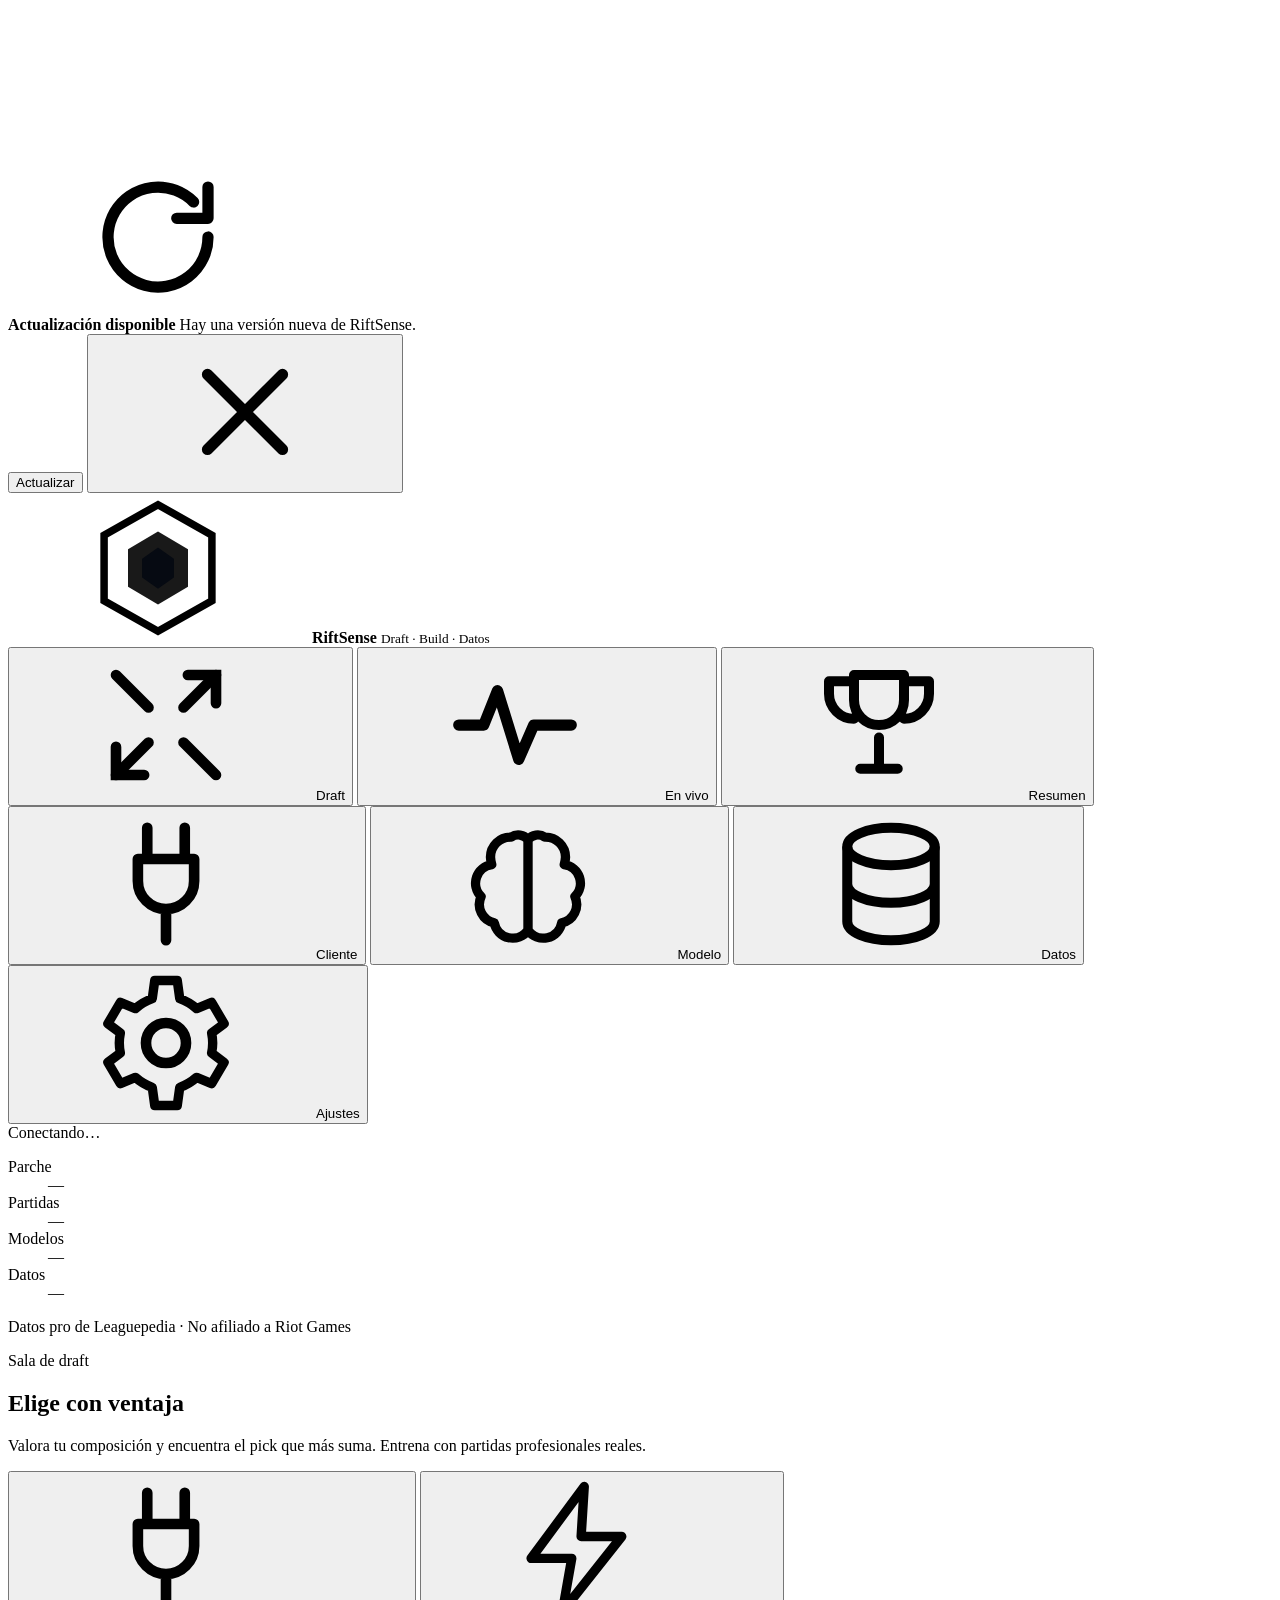
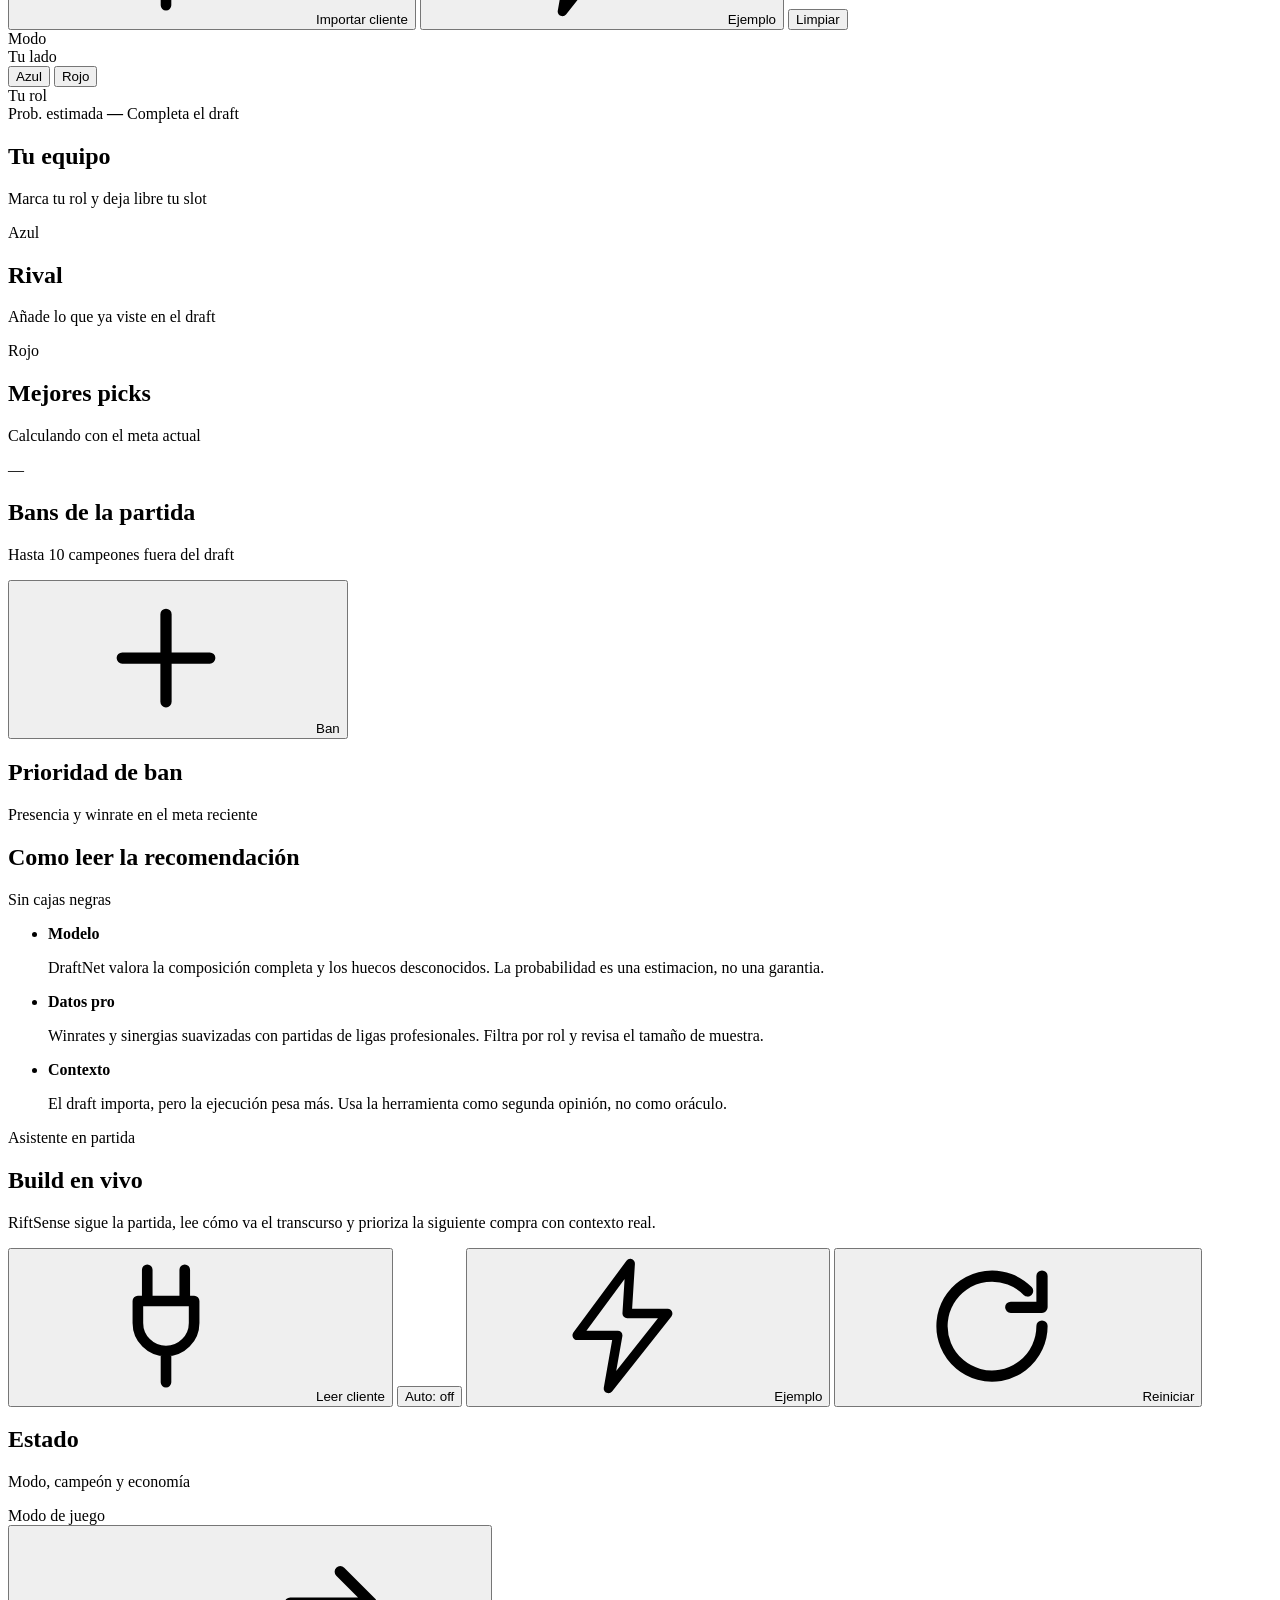
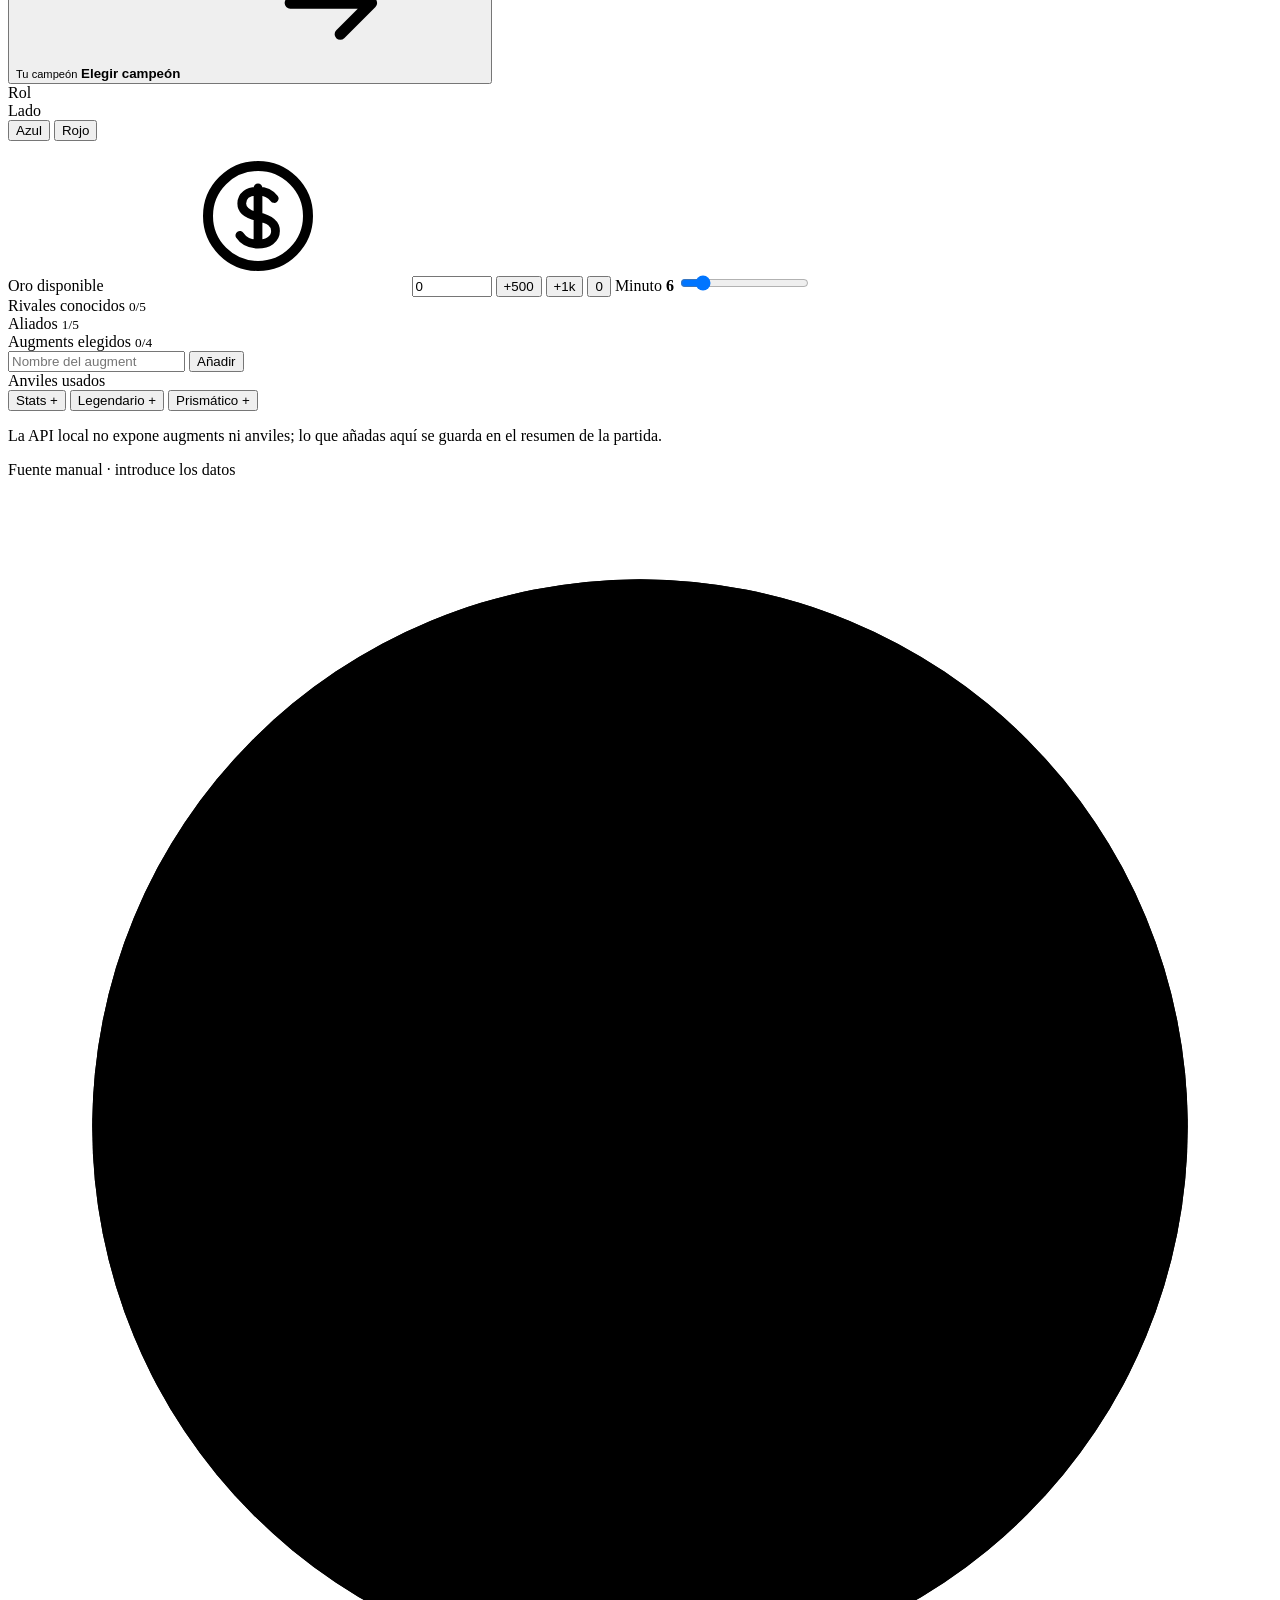
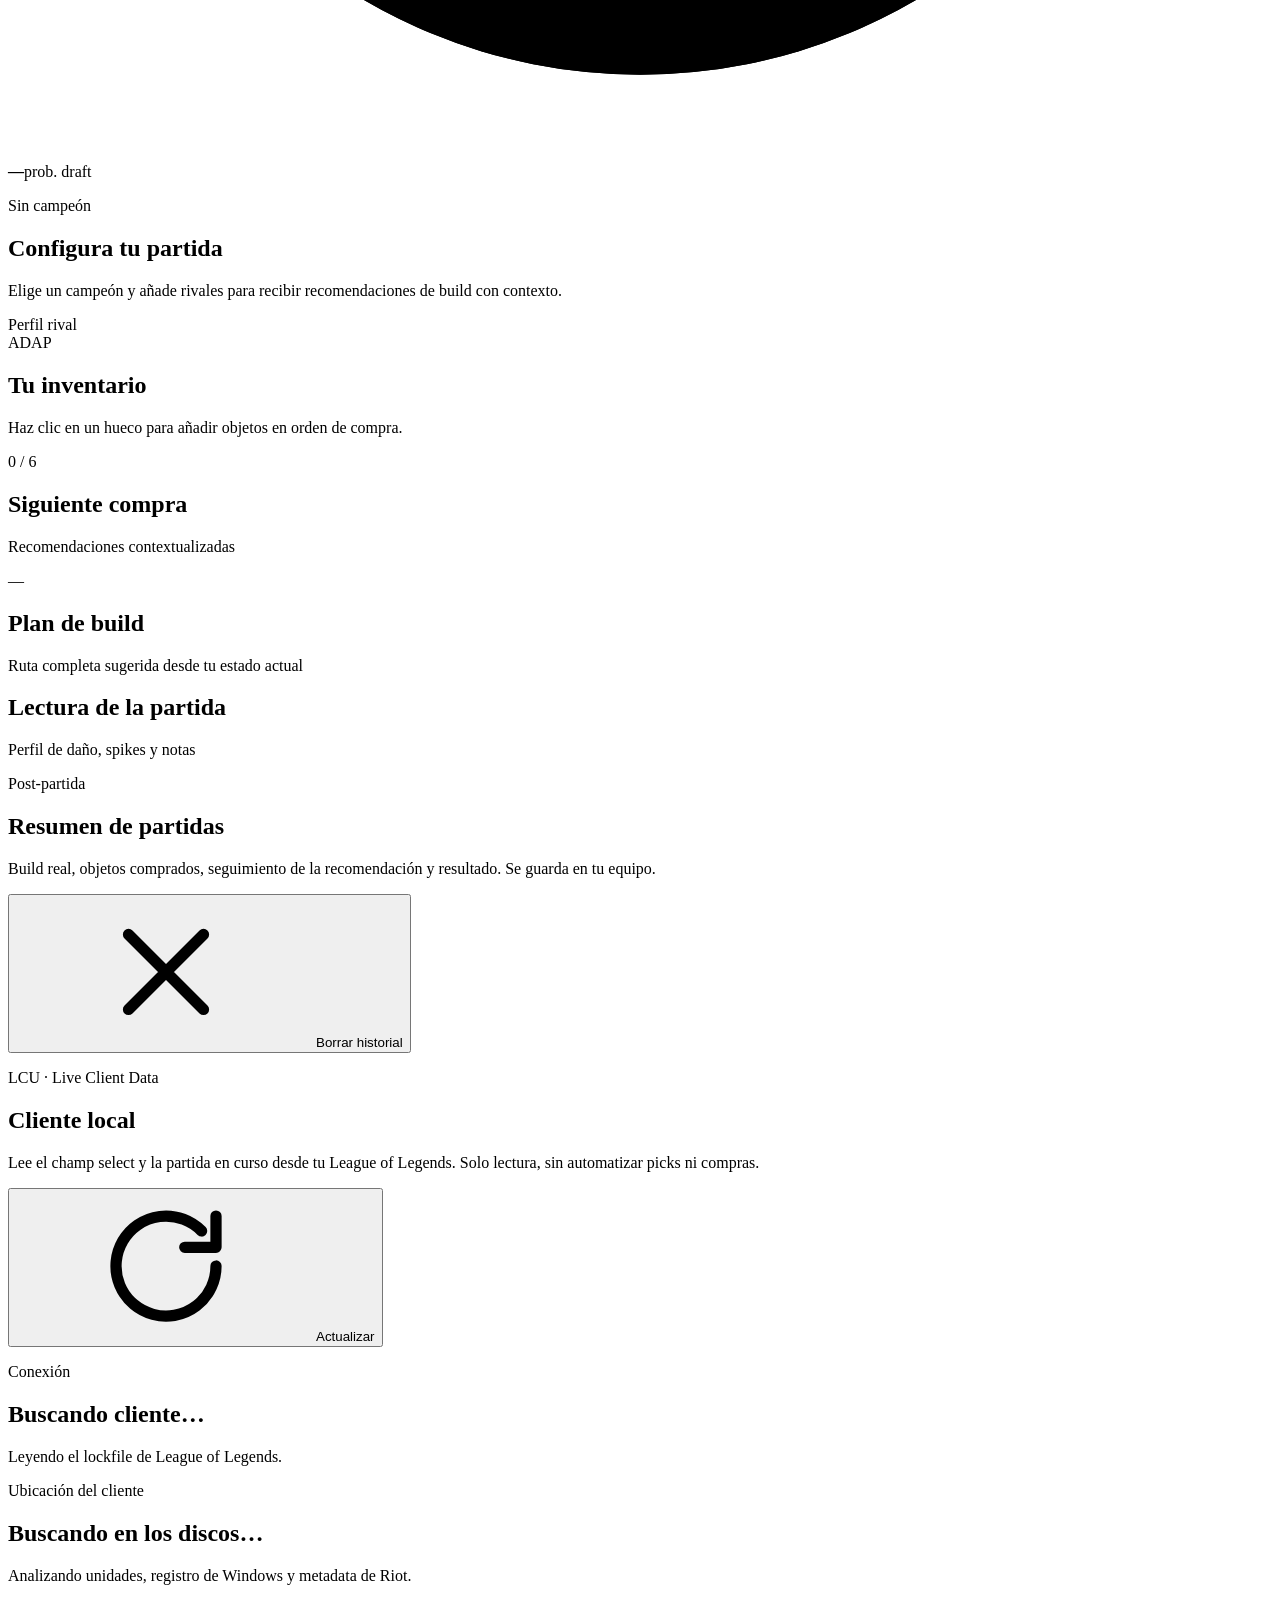
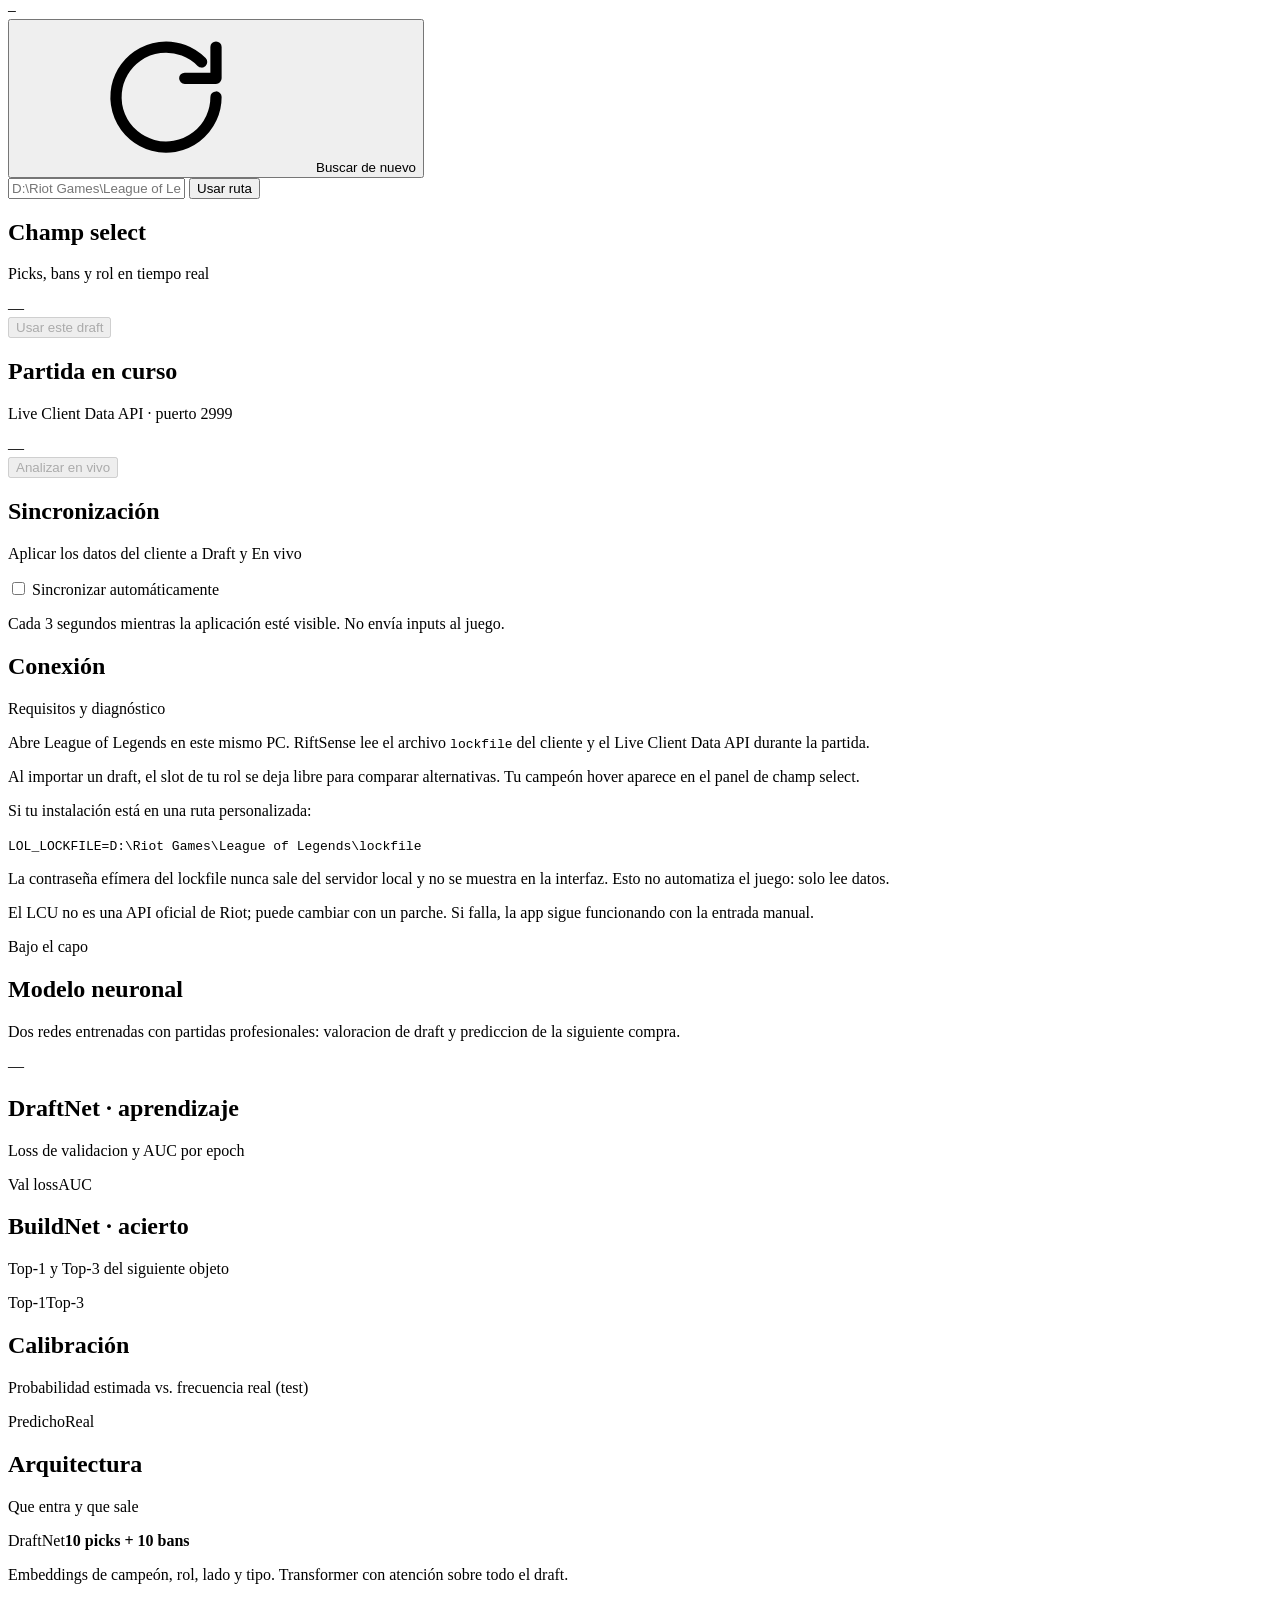
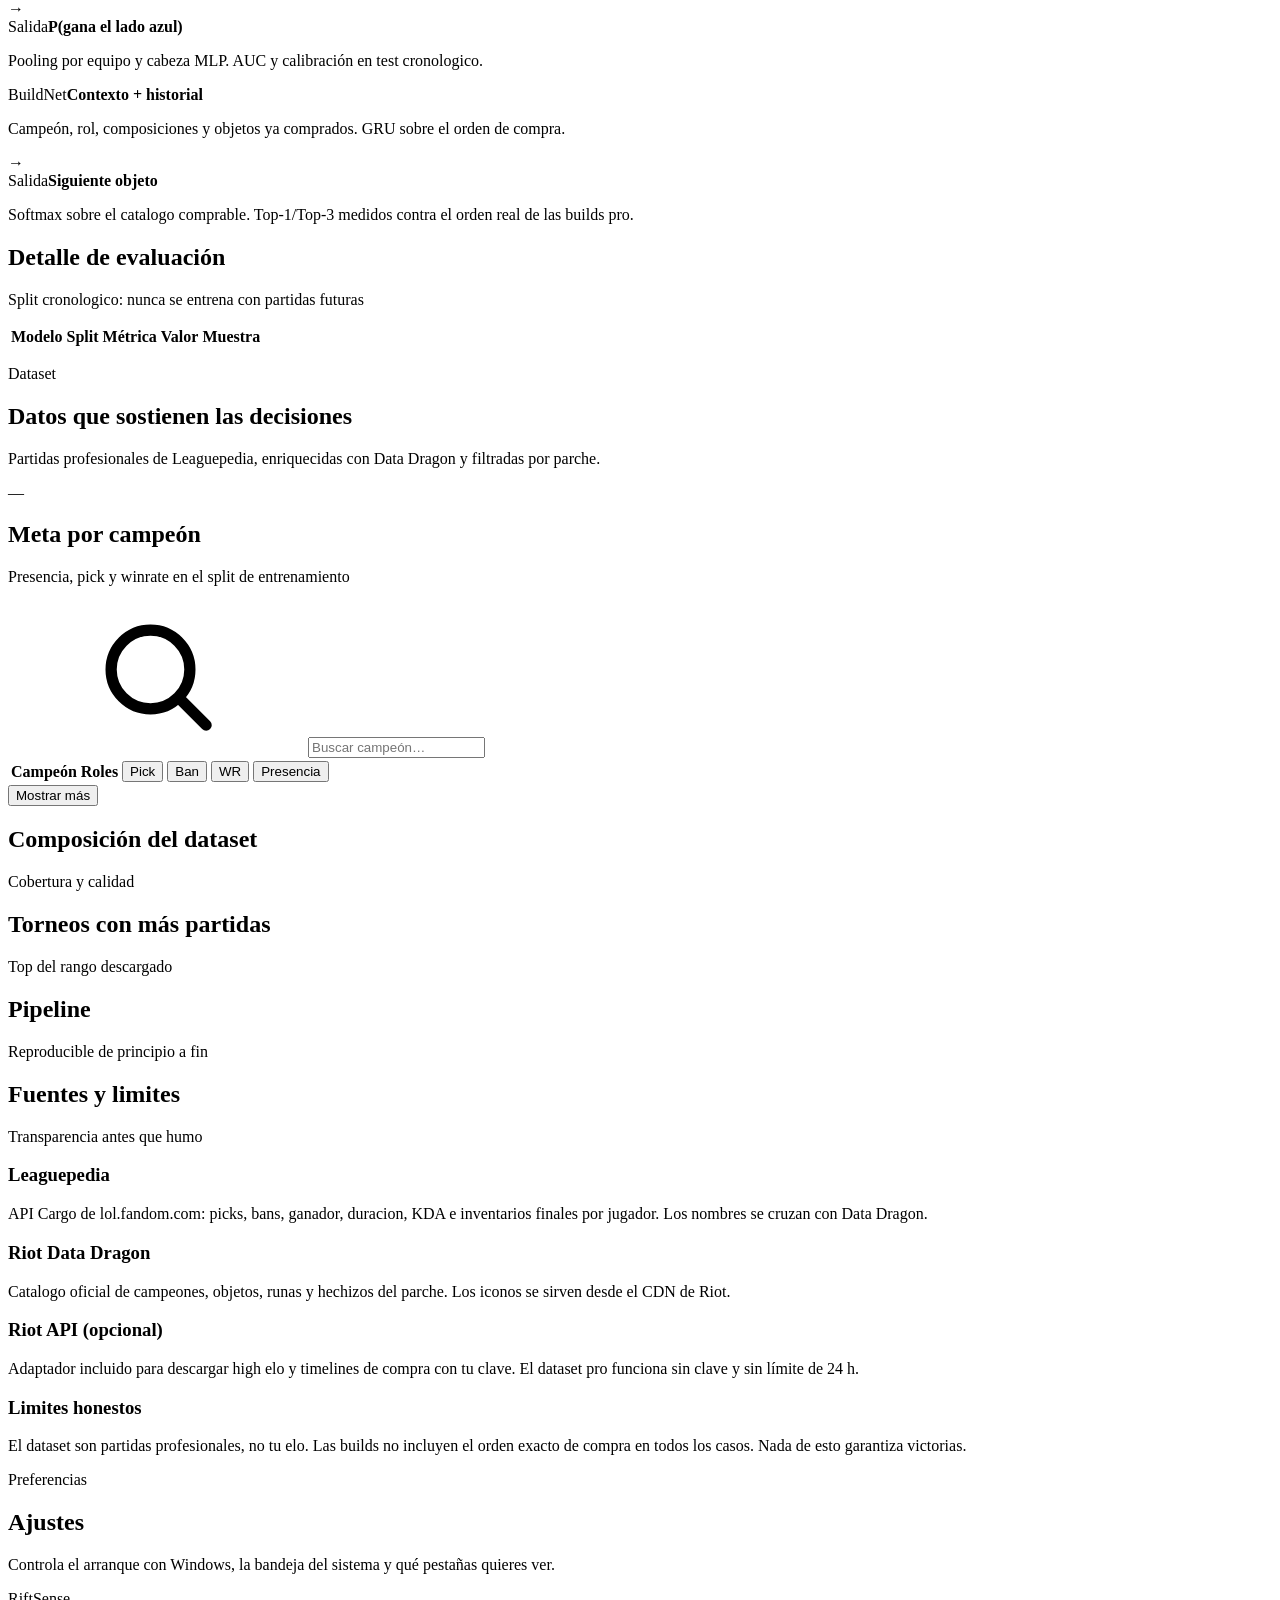
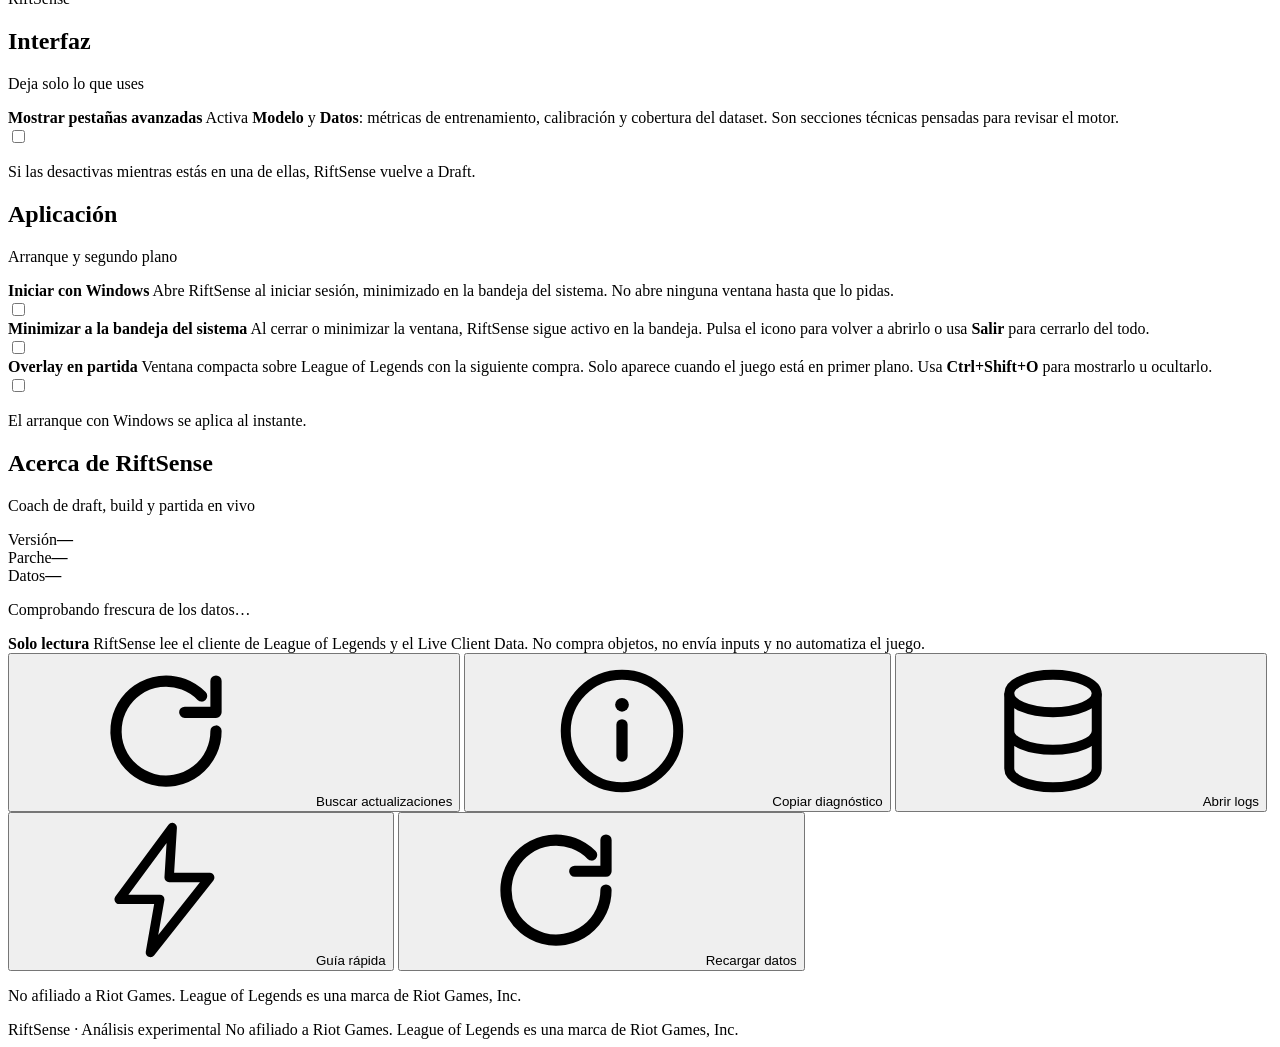
==== commit b5d409e2: "1.5.0: overlay compacto para una sola pantalla Anade una ventana transparente, sin bordes y click-th" ====
--- a/web/index.html
+++ b/web/index.html
@@ -359,6 +359,9 @@
               <span class="badge" id="live-slot-count">0 / 6</span>
             </div>
             <div class="inventory" id="live-inventory"></div>
+            <div class="boots-reco hidden" id="live-boots"></div>
+            <div class="enemy-builds hidden" id="live-enemy-builds"></div>
+            <div class="situational hidden" id="live-situational"></div>
 
             <div class="reco-head">
               <div><h2>Siguiente compra</h2><p id="live-reco-subtitle">Recomendaciones contextualizadas</p></div>
@@ -670,6 +673,16 @@
               </div>
               <label class="switch">
                 <input type="checkbox" id="settings-tray" aria-label="Minimizar a la bandeja del sistema" />
+                <span class="track" aria-hidden="true"></span>
+              </label>
+            </div>
+            <div class="setting-row">
+              <div class="setting-copy">
+                <strong>Overlay en partida</strong>
+                <span>Ventana compacta sobre League of Legends con la siguiente compra. Solo aparece cuando el juego está en primer plano. Usa <b>Ctrl+Shift+O</b> para mostrarlo u ocultarlo.</span>
+              </div>
+              <label class="switch">
+                <input type="checkbox" id="settings-overlay" aria-label="Overlay en partida" />
                 <span class="track" aria-hidden="true"></span>
               </label>
             </div>
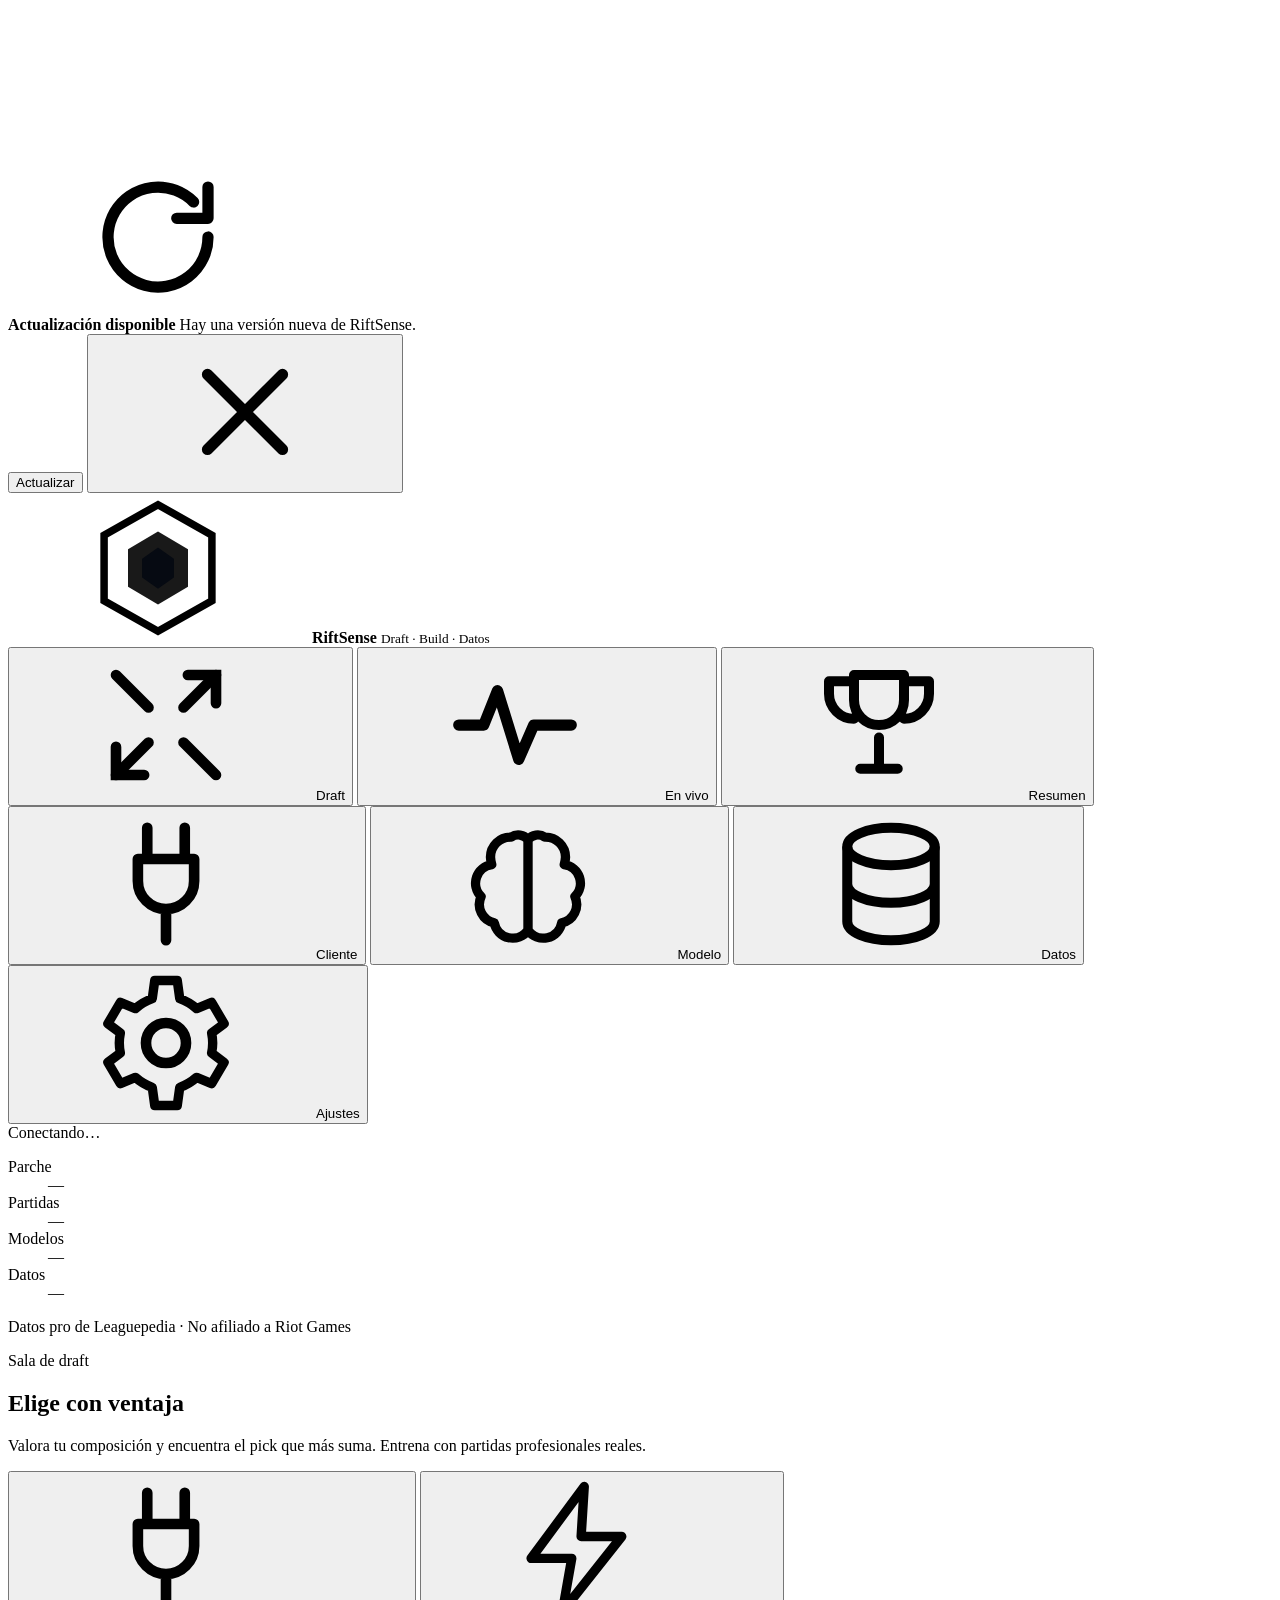
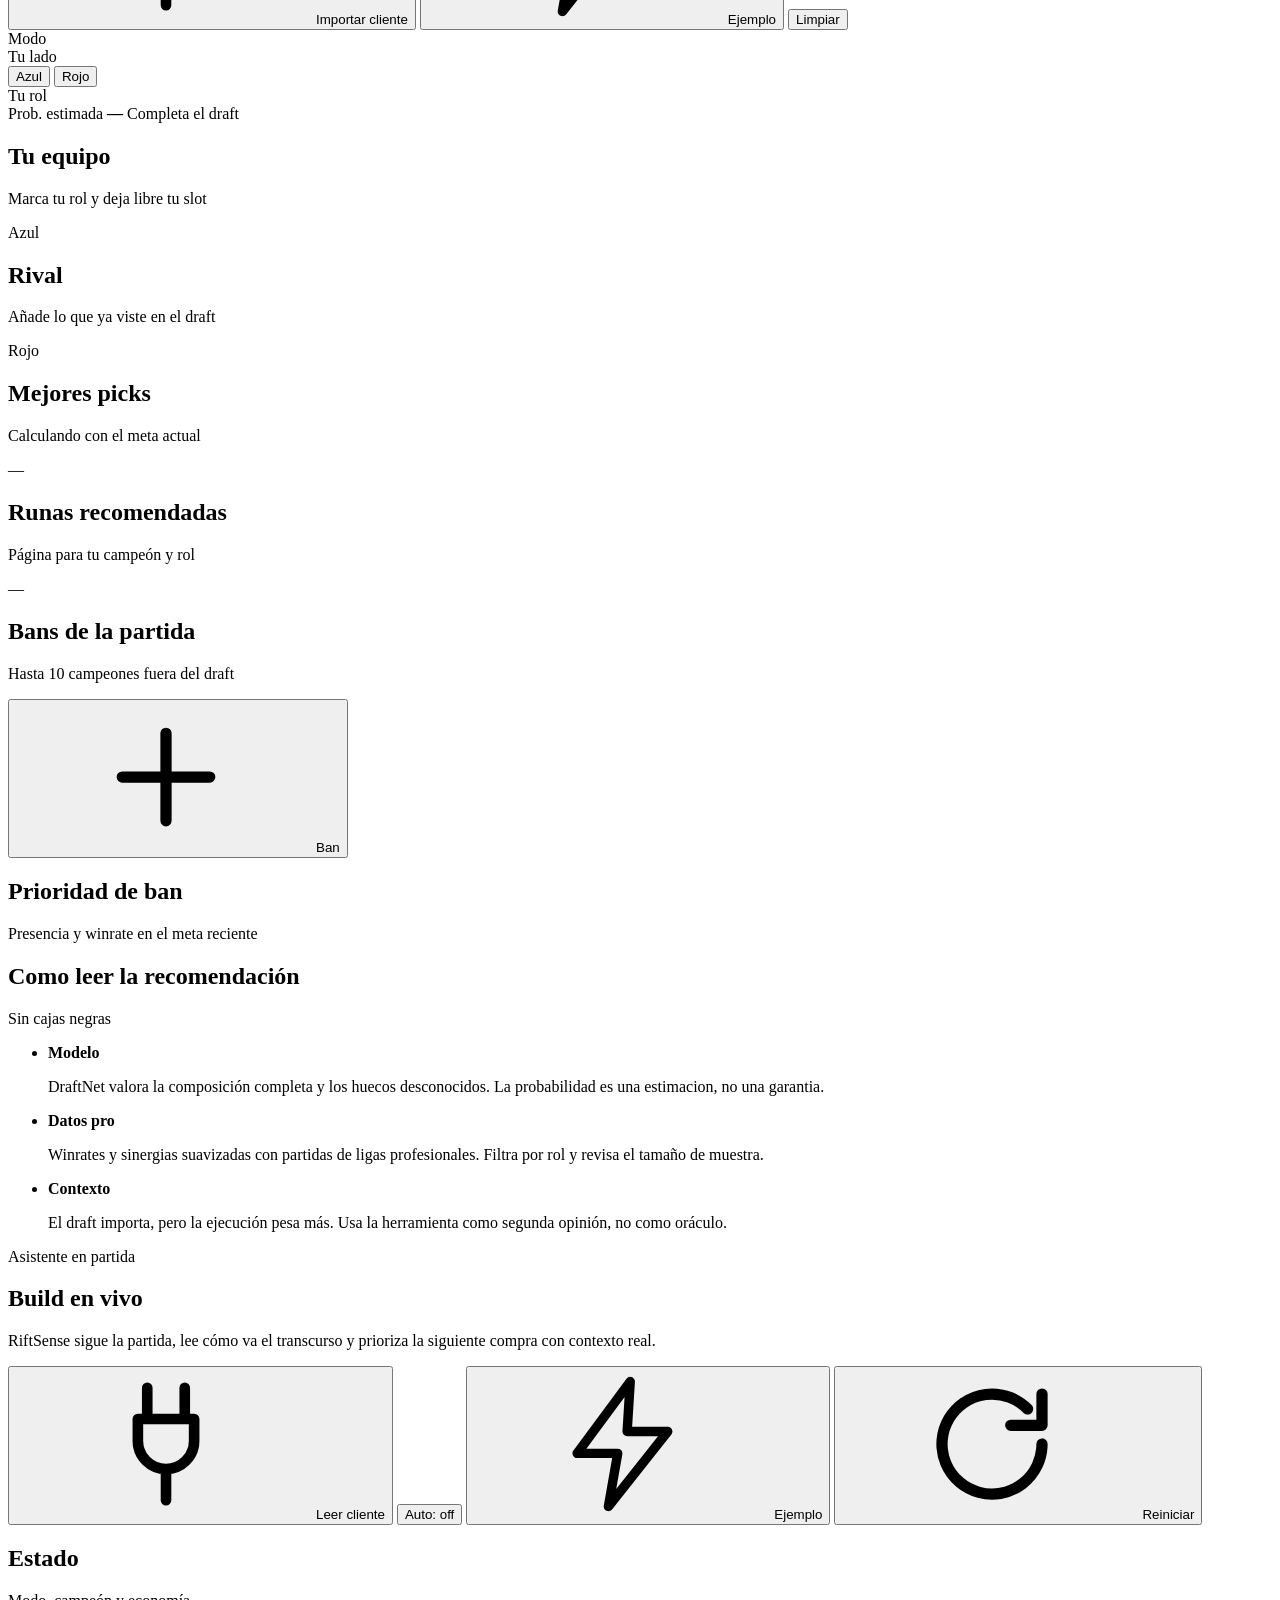
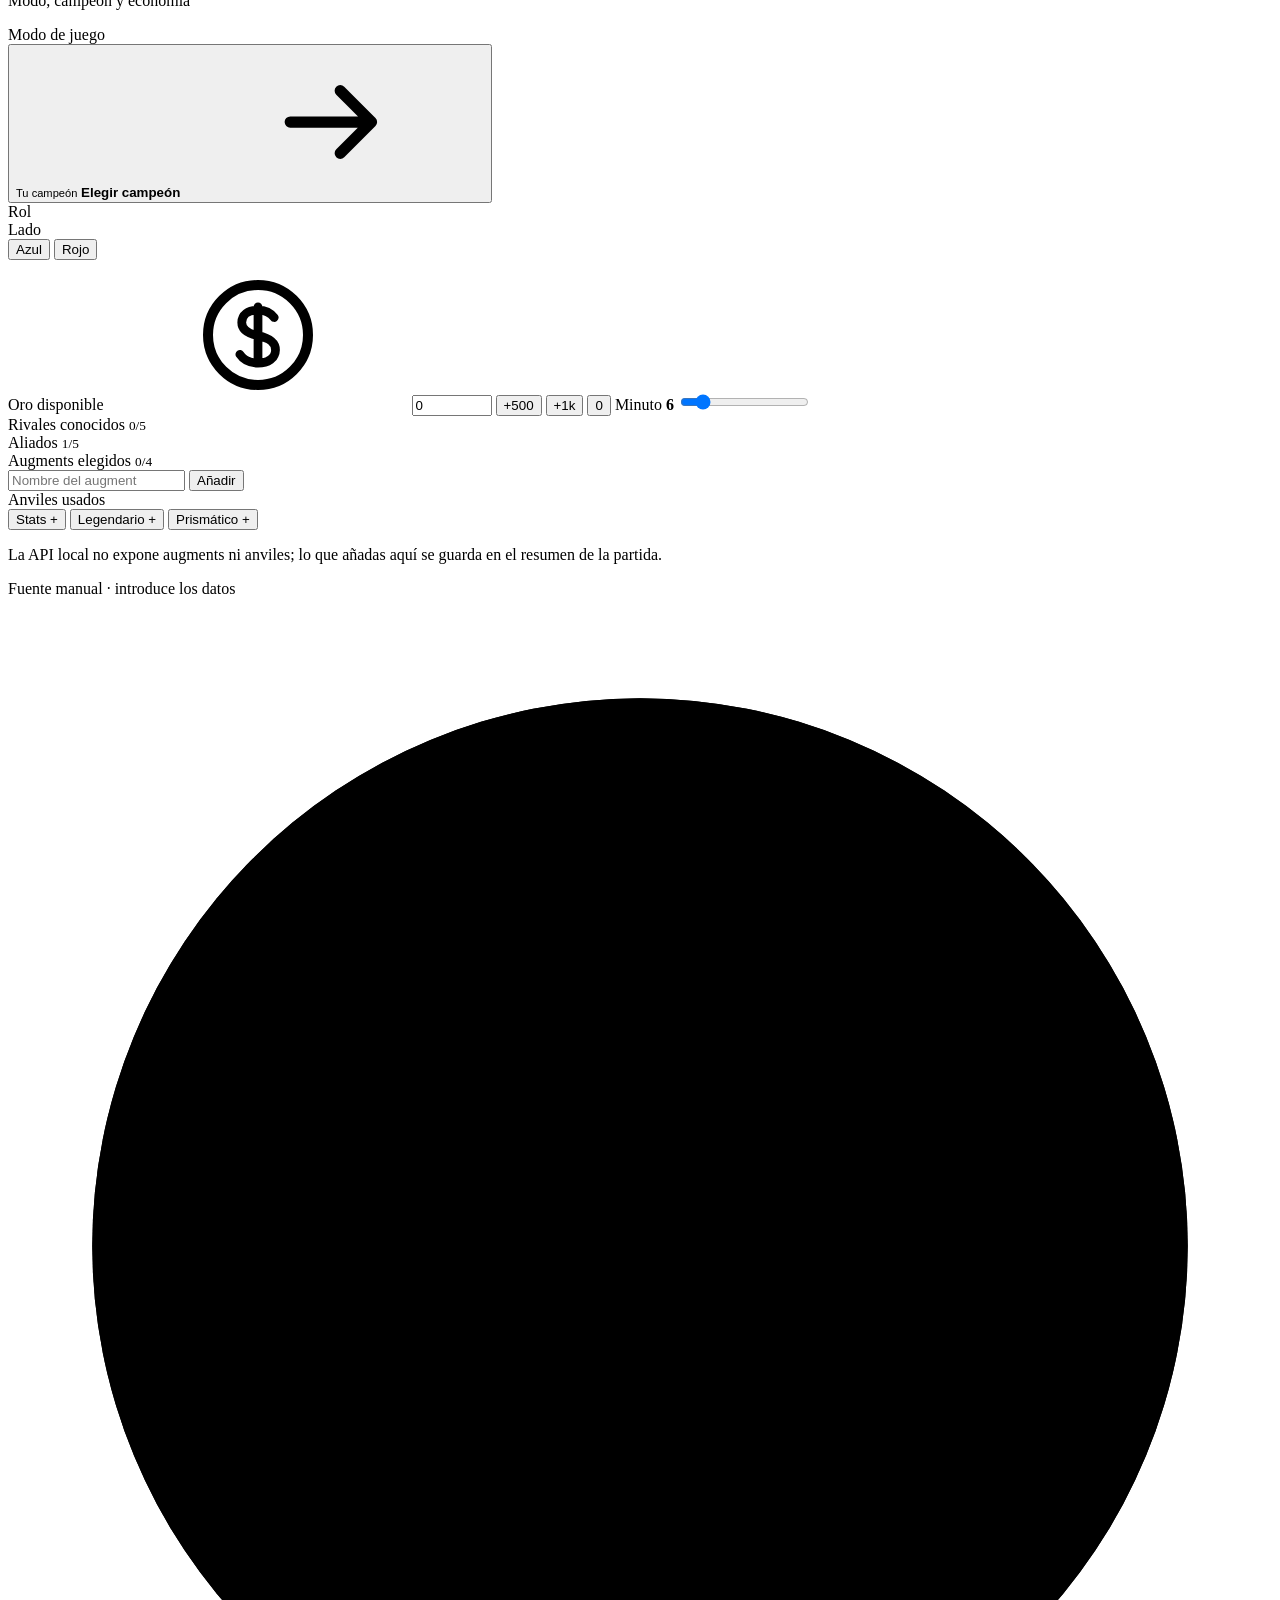
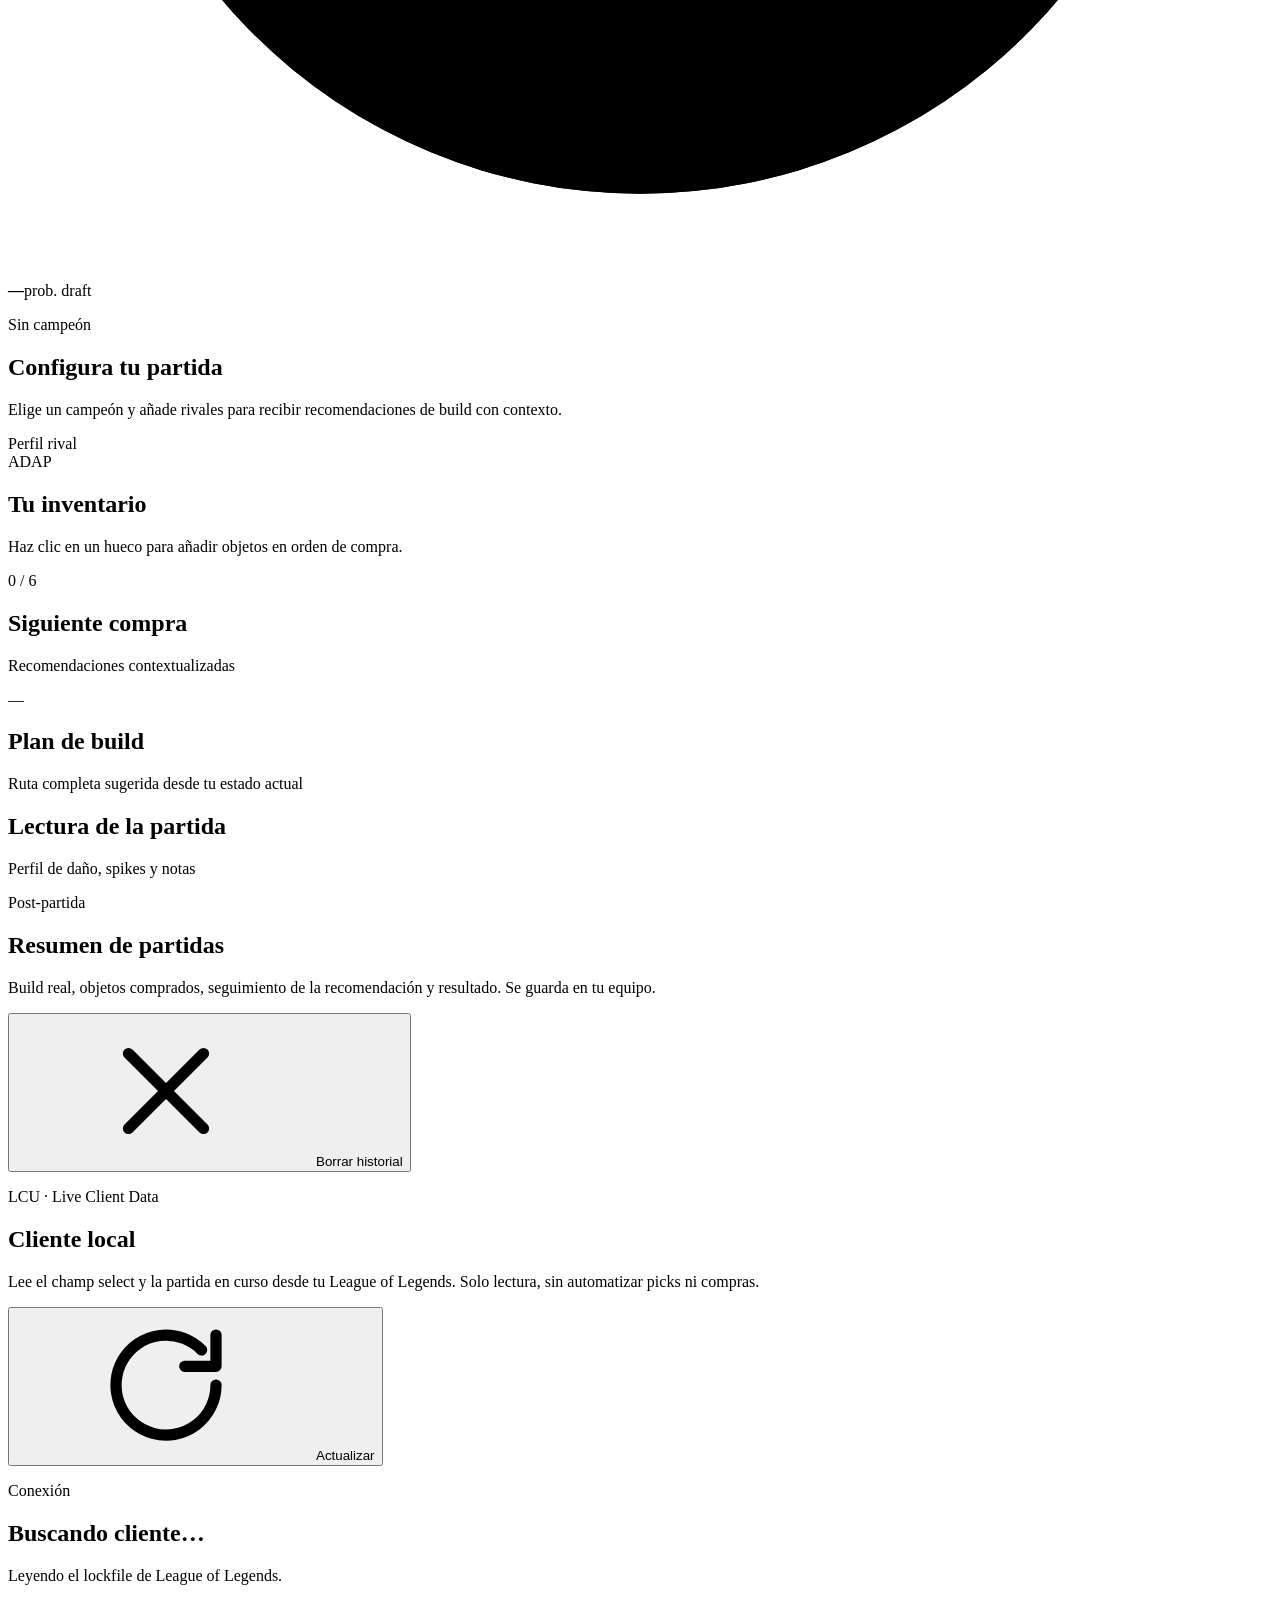
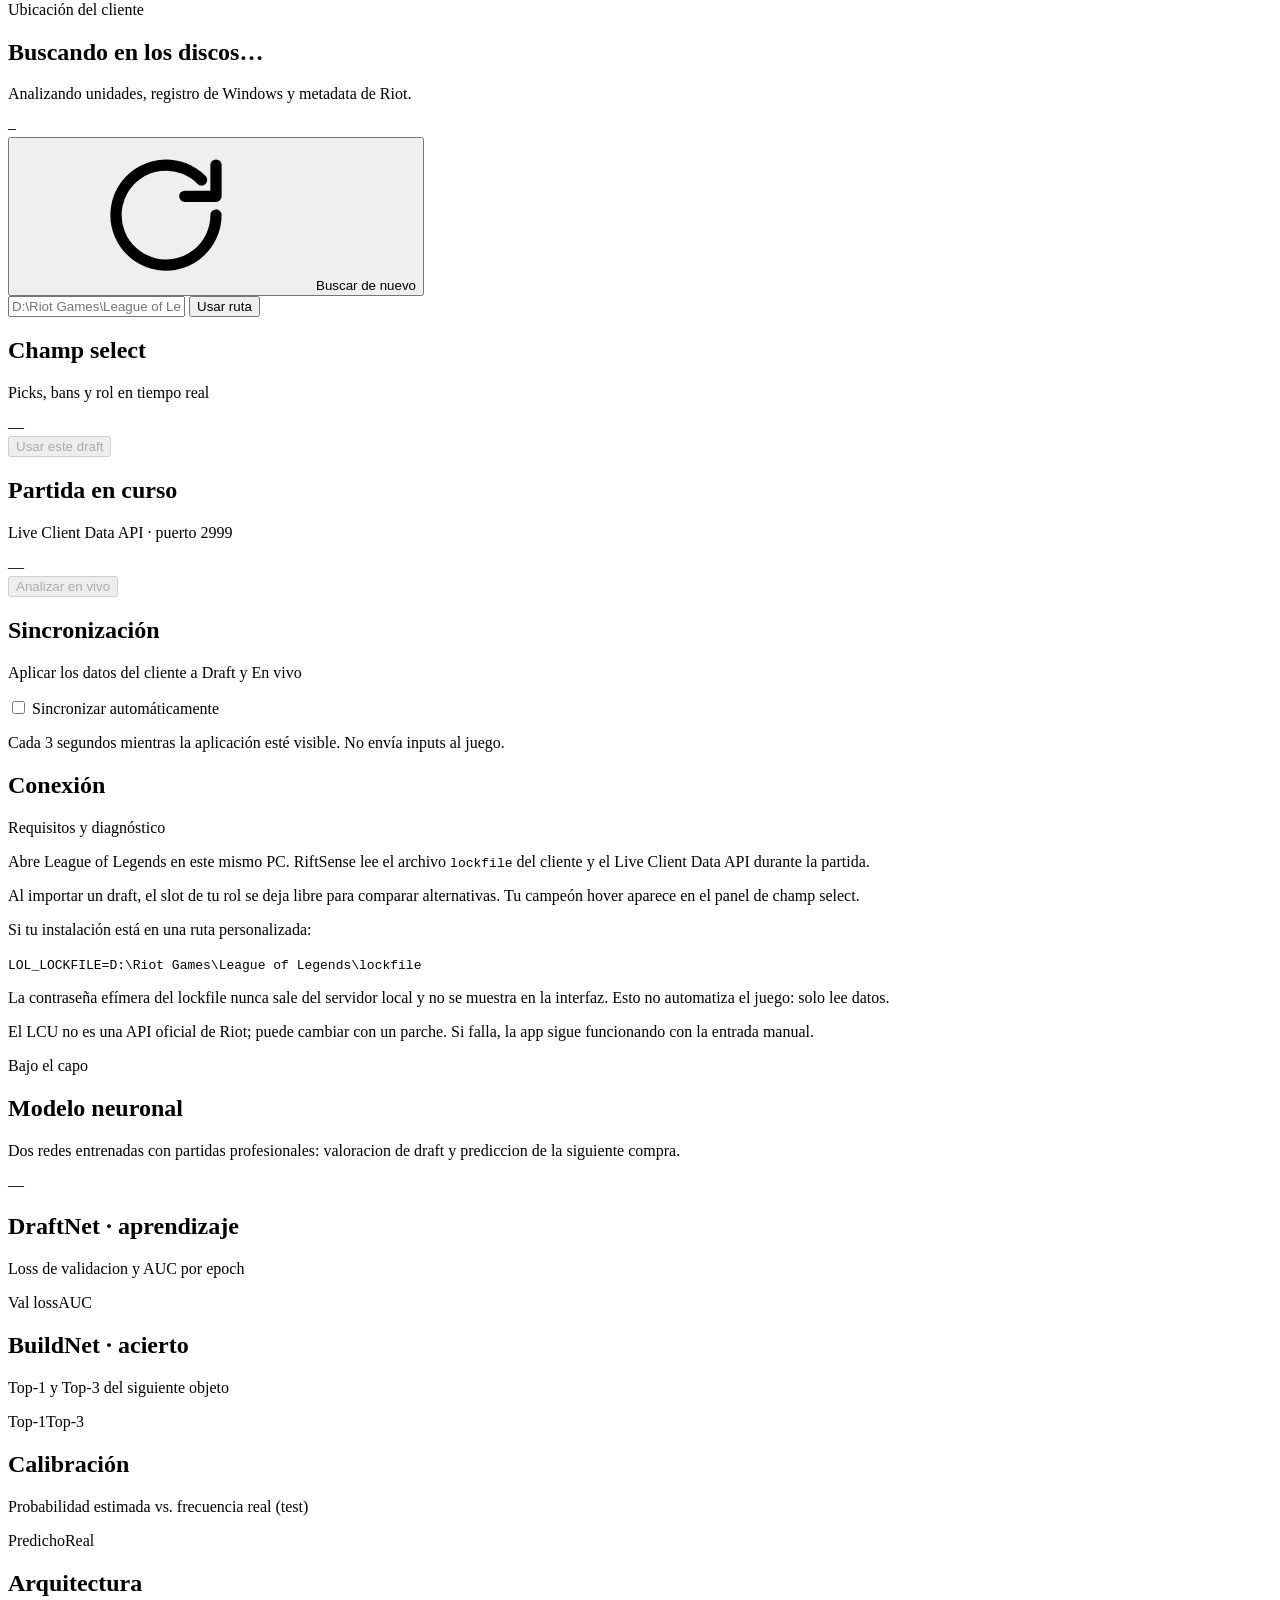
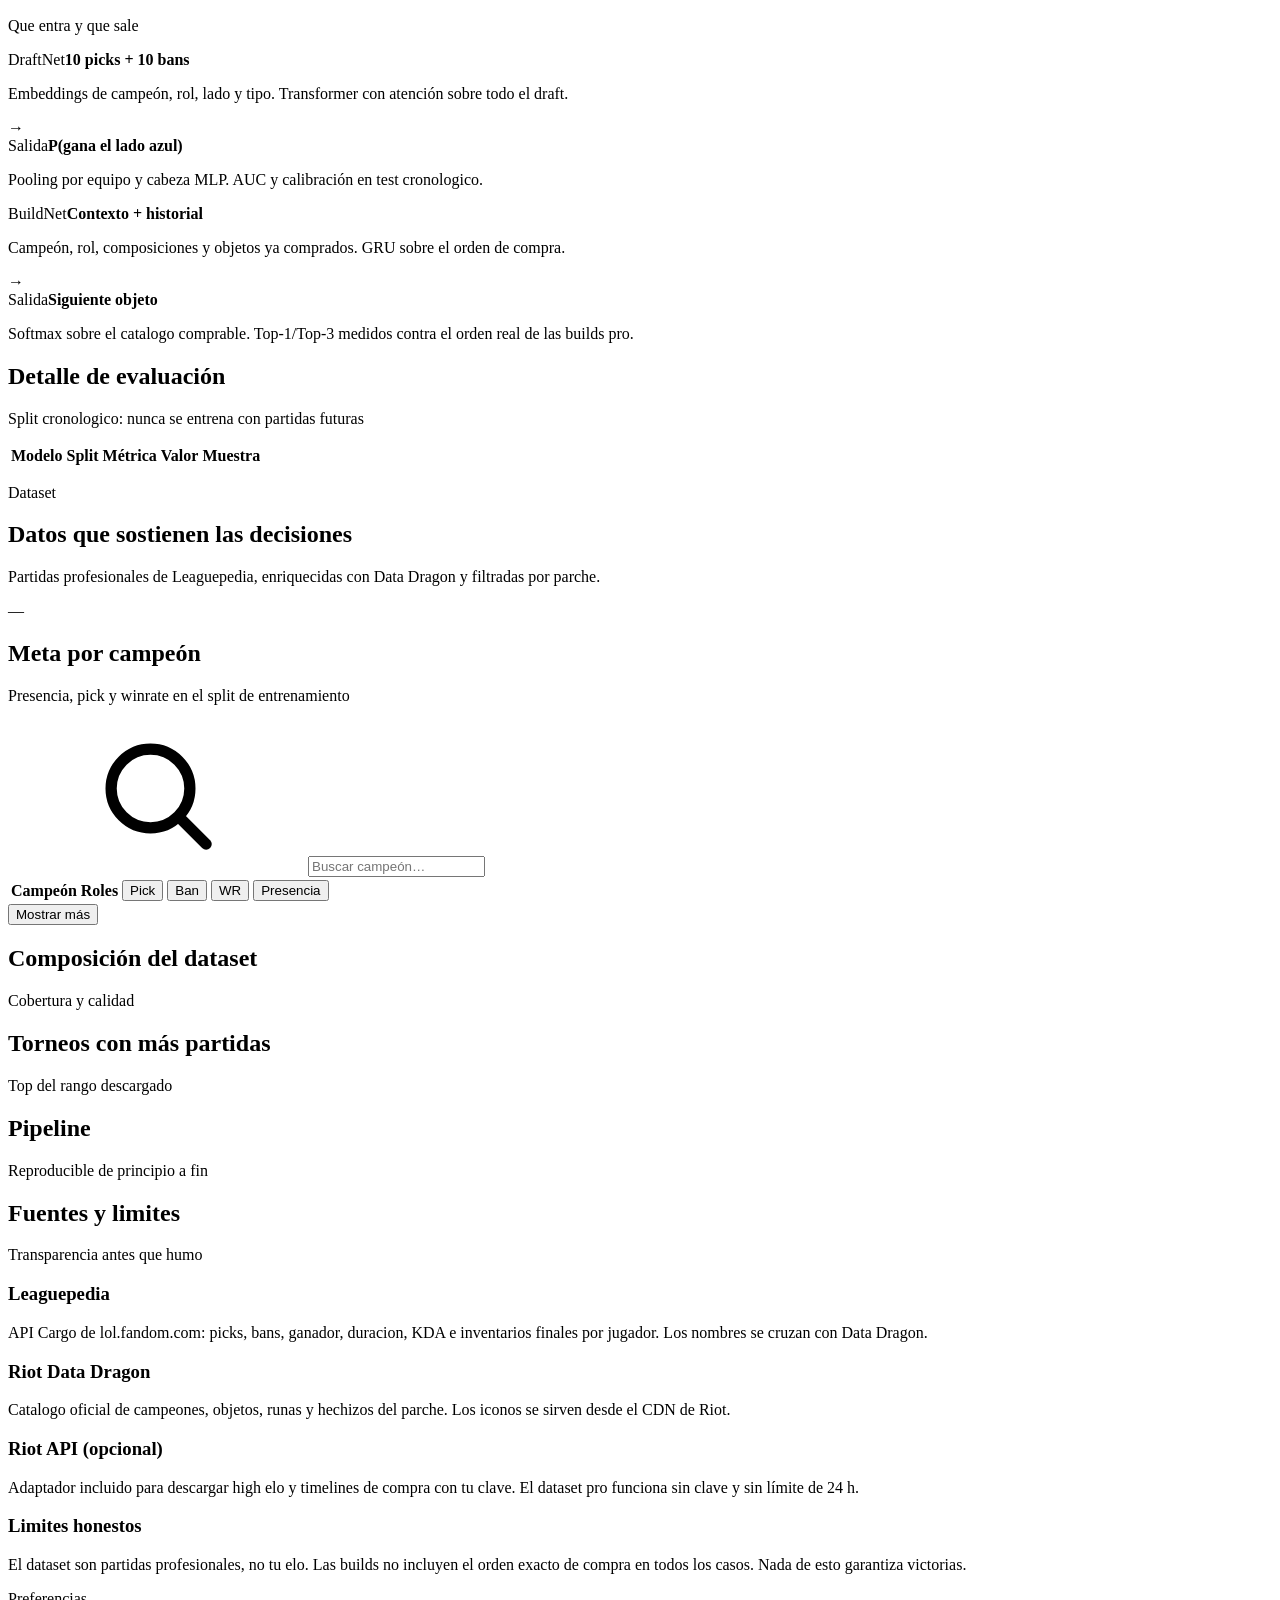
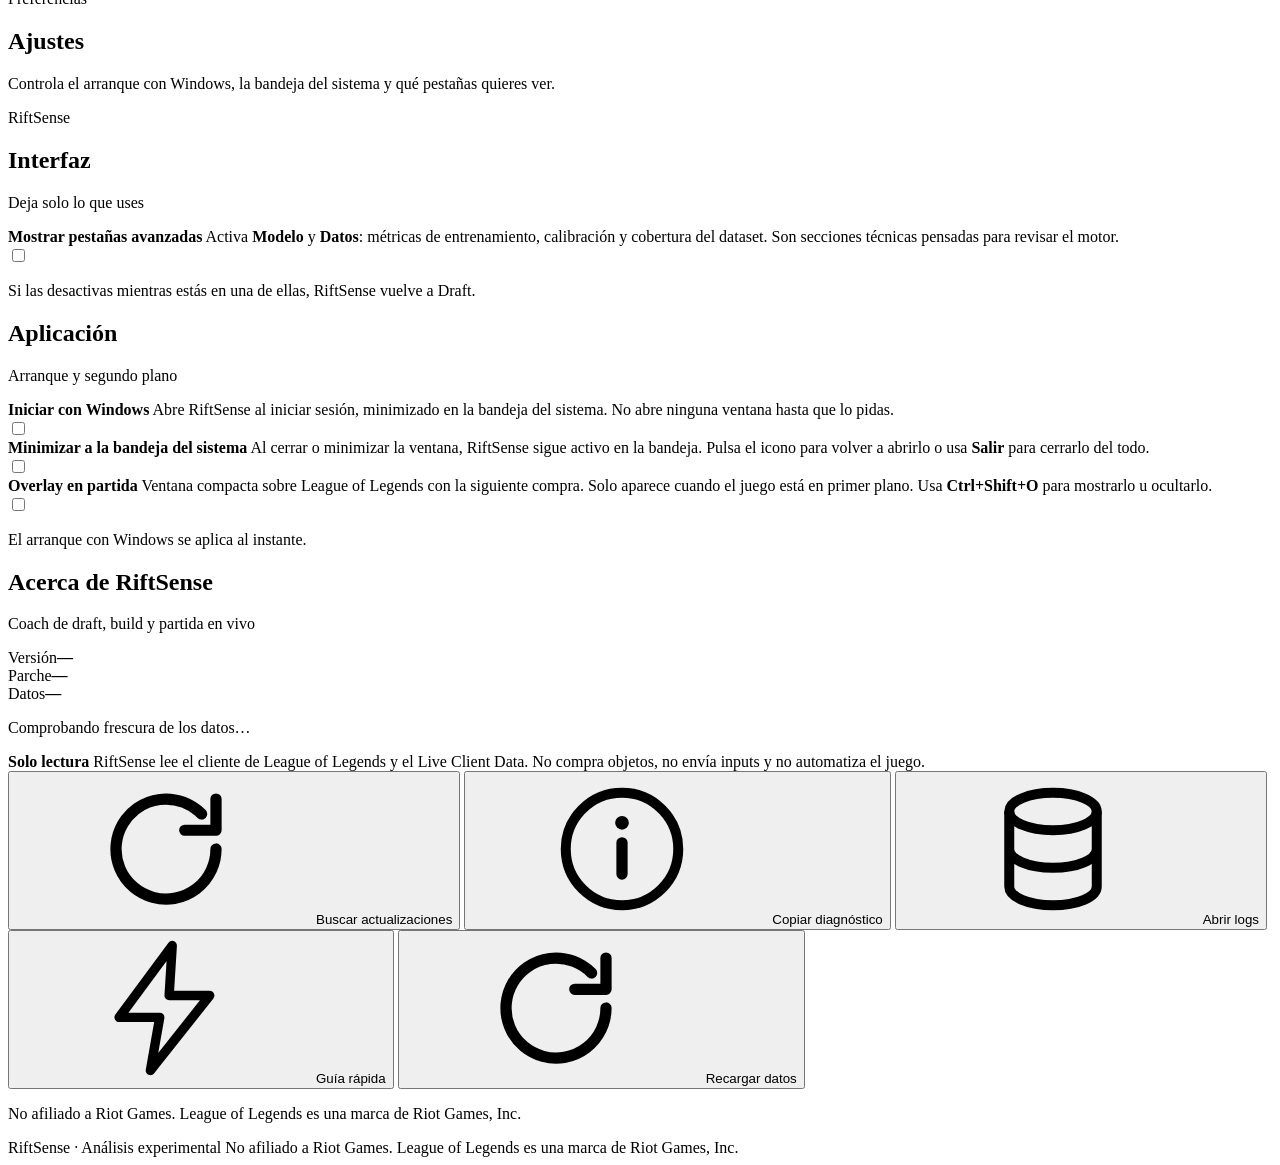
==== commit fb32f075: "1.6.0: runas recomendadas y builds coherentes Anade la tarjeta de runas en Draft con paginas histori" ====
--- a/web/index.html
+++ b/web/index.html
@@ -187,6 +187,14 @@
           </div>
         </div>
 
+        <div class="card rune-card hidden" id="draft-rune-card">
+          <header class="card-head">
+            <div><h2 id="draft-rune-title">Runas recomendadas</h2><p id="draft-rune-subtitle">Página para tu campeón y rol</p></div>
+            <span class="badge" id="draft-rune-source">—</span>
+          </header>
+          <div class="rune-page" id="draft-runes"></div>
+        </div>
+
         <div class="card ban-card" id="draft-ban-card">
           <header class="card-head">
             <div><h2>Bans de la partida</h2><p>Hasta 10 campeones fuera del draft</p></div>
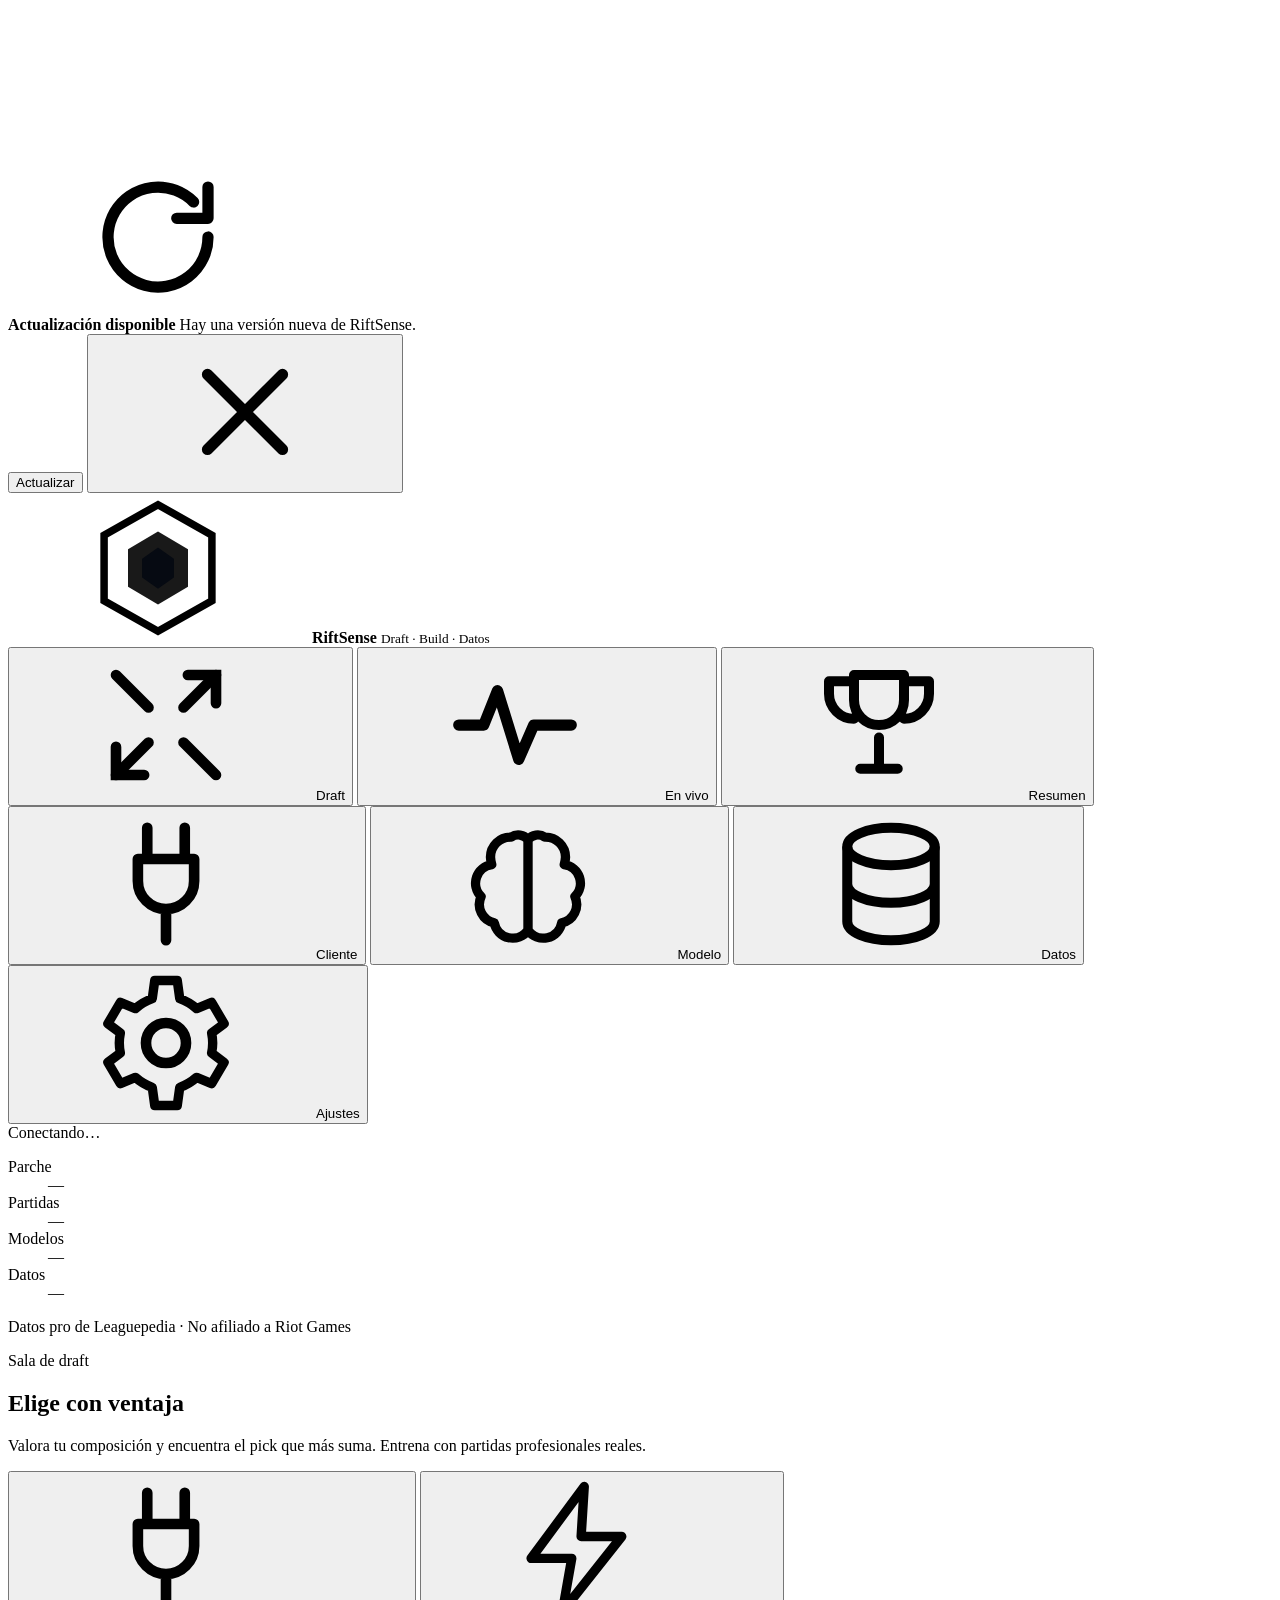
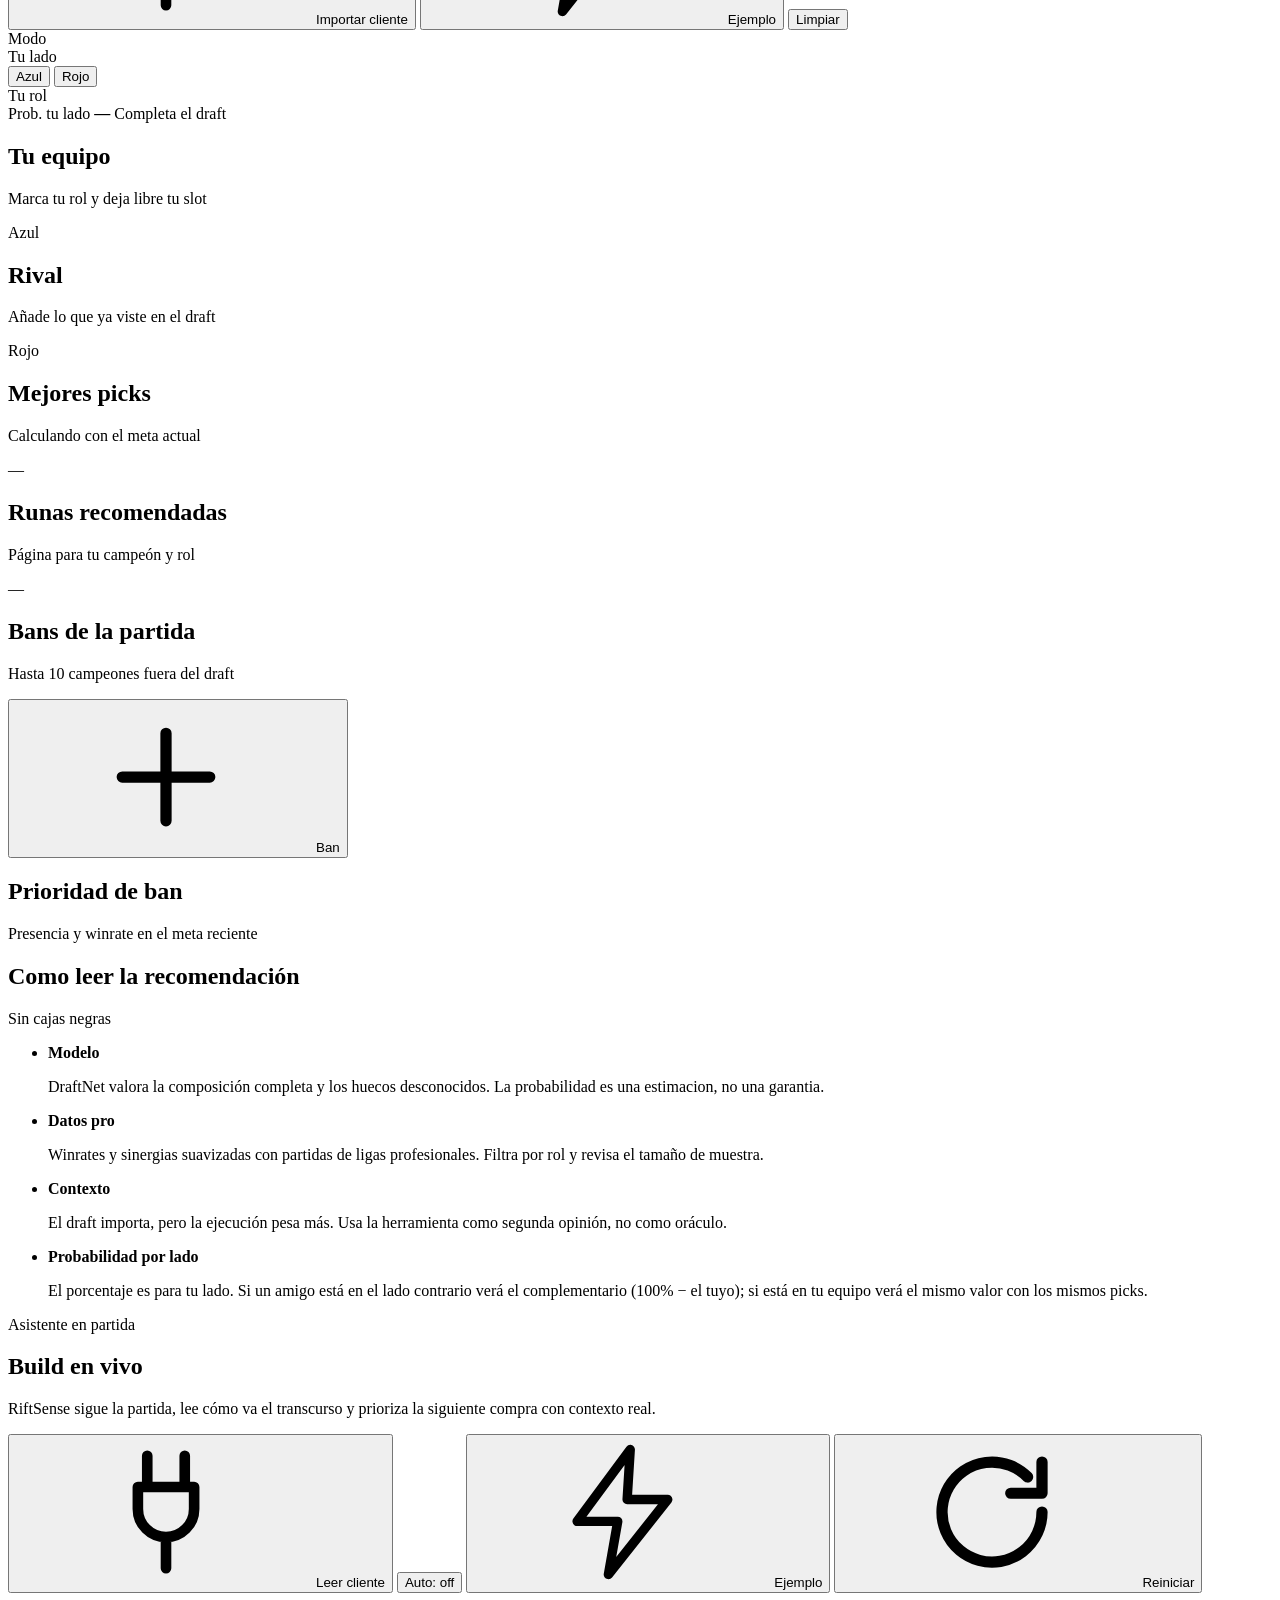
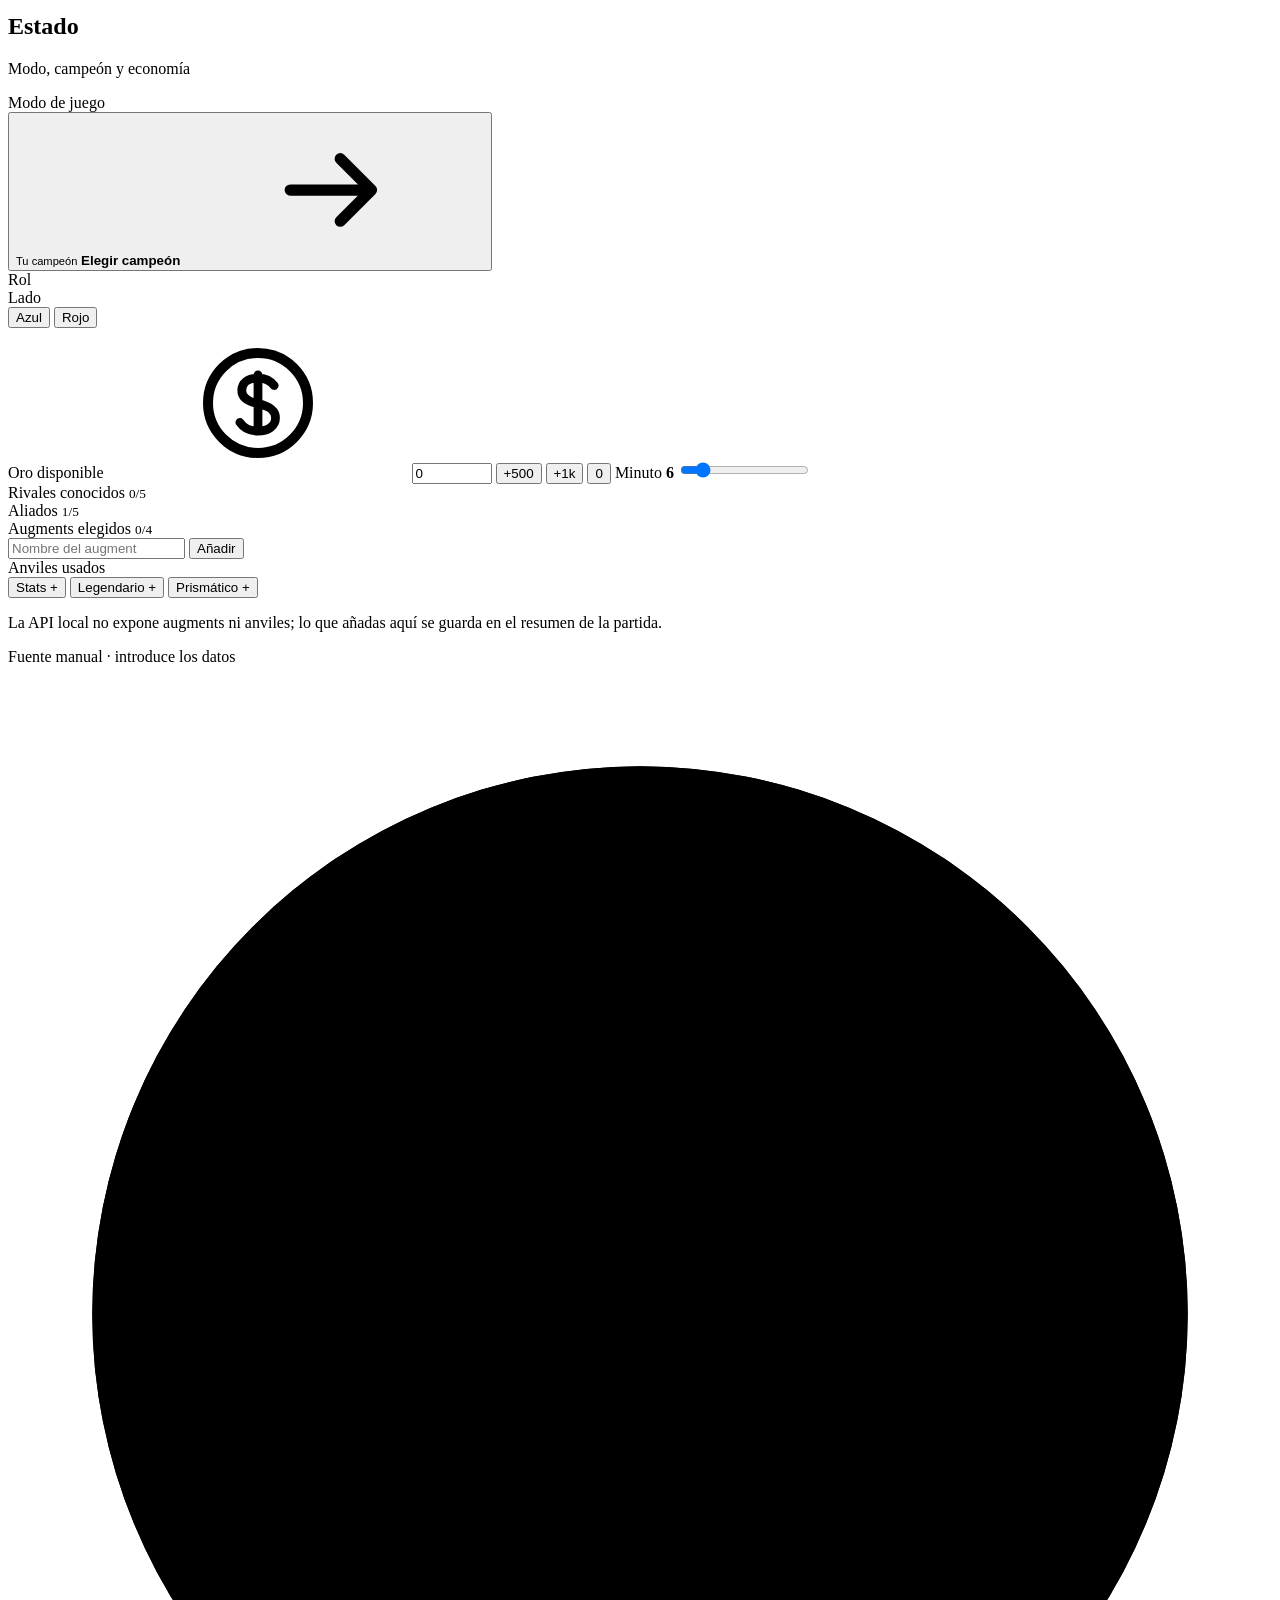
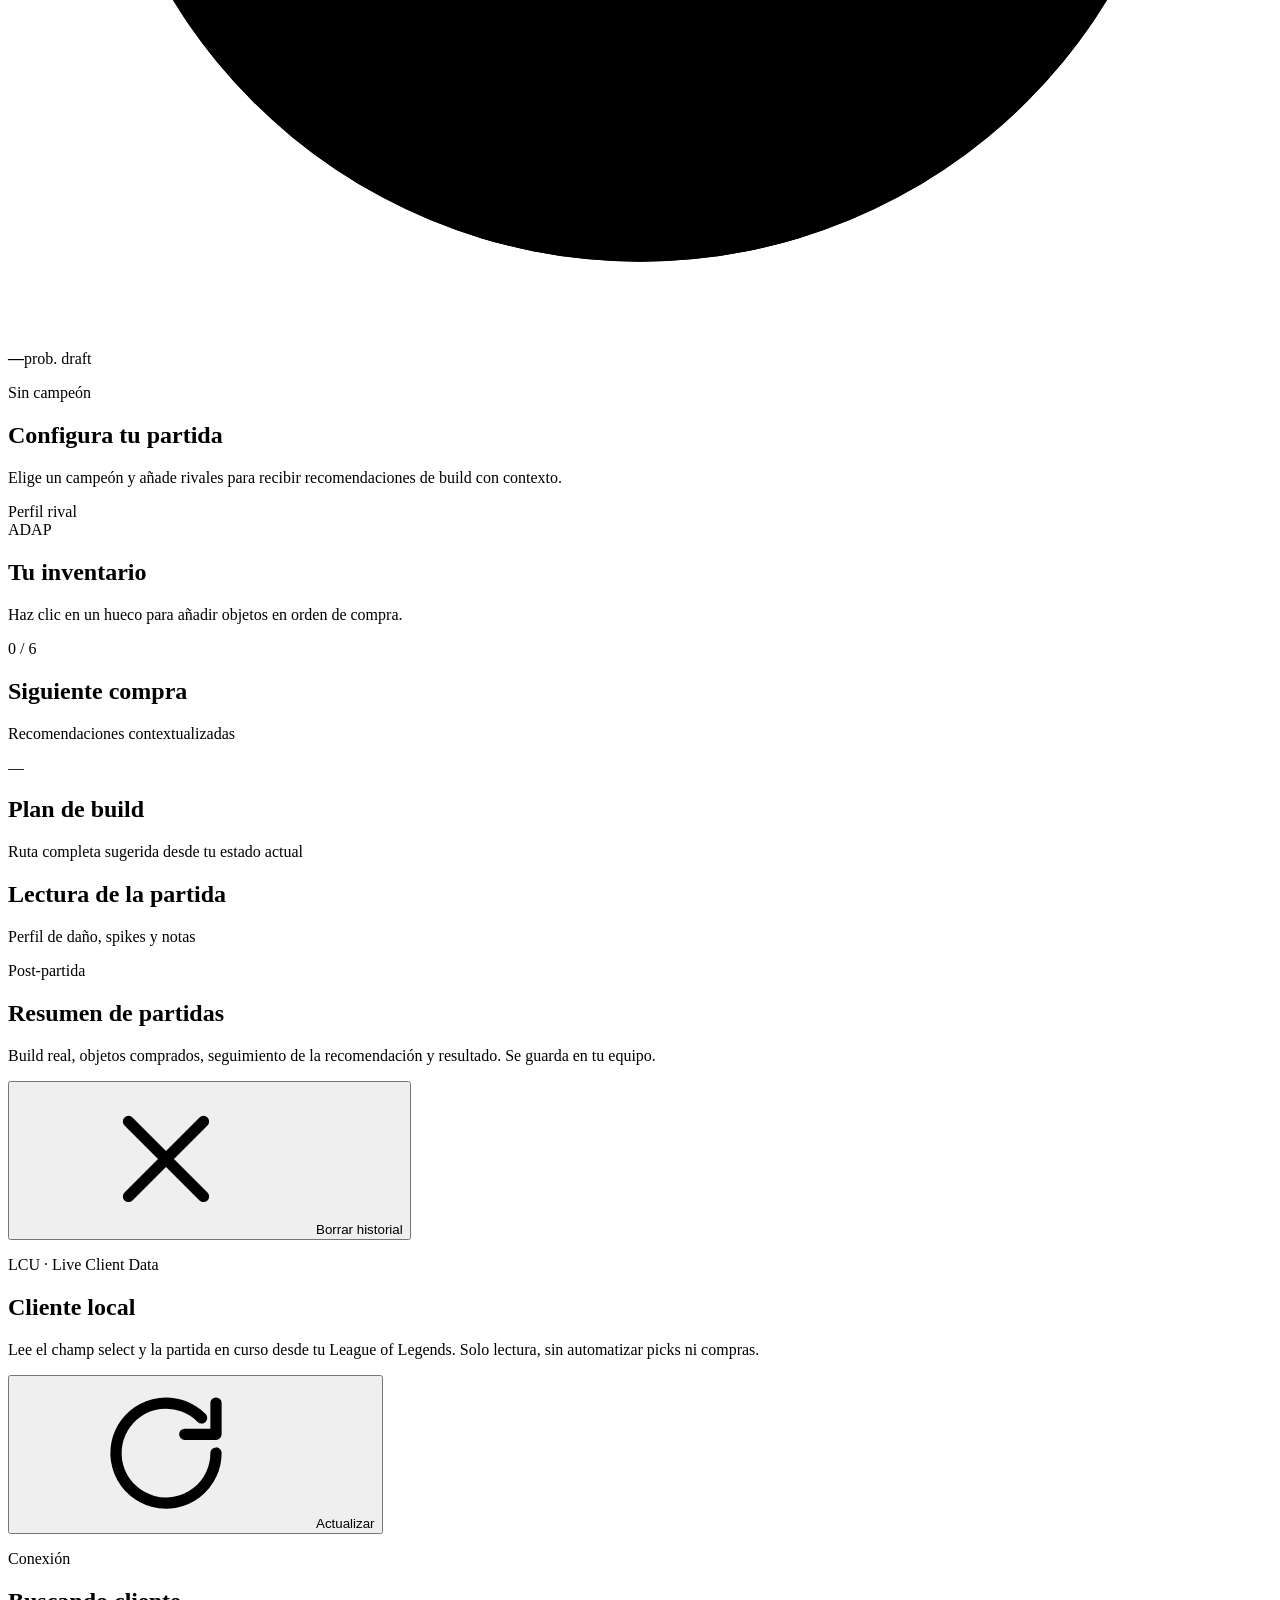
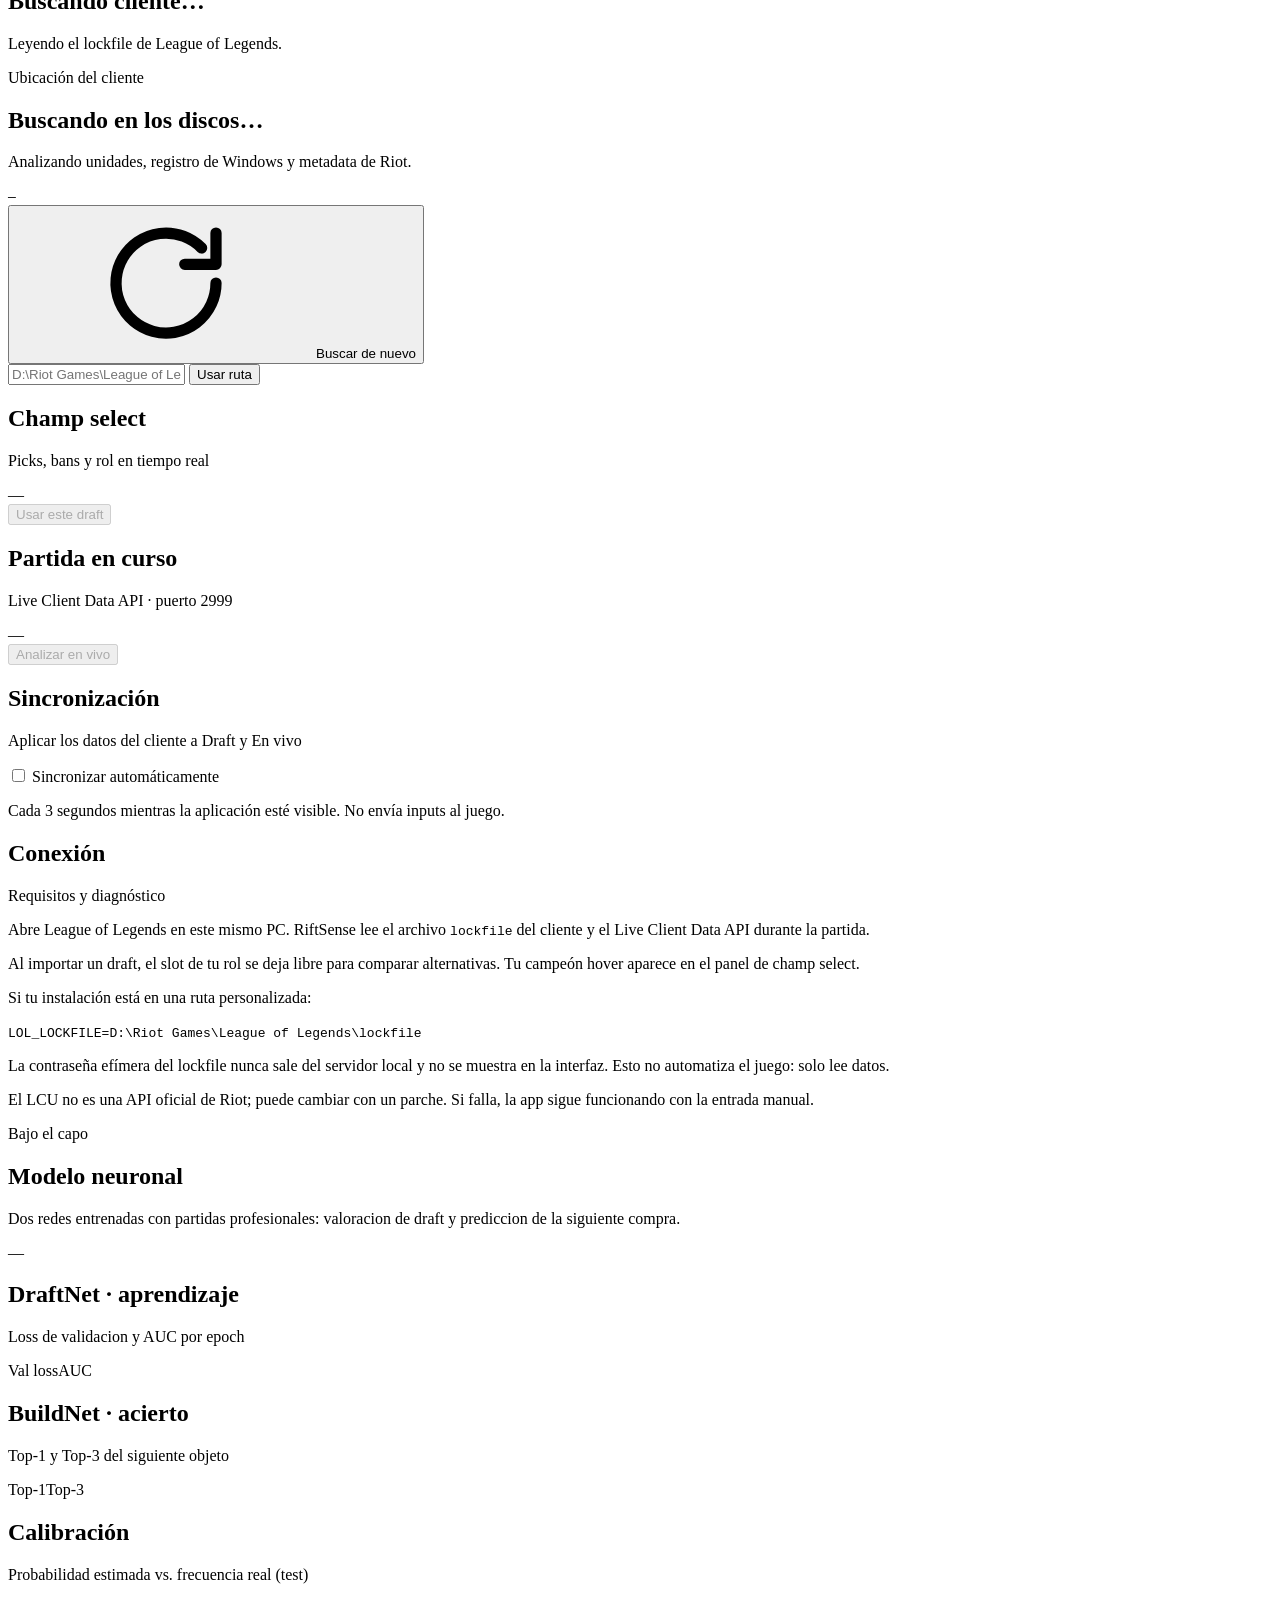
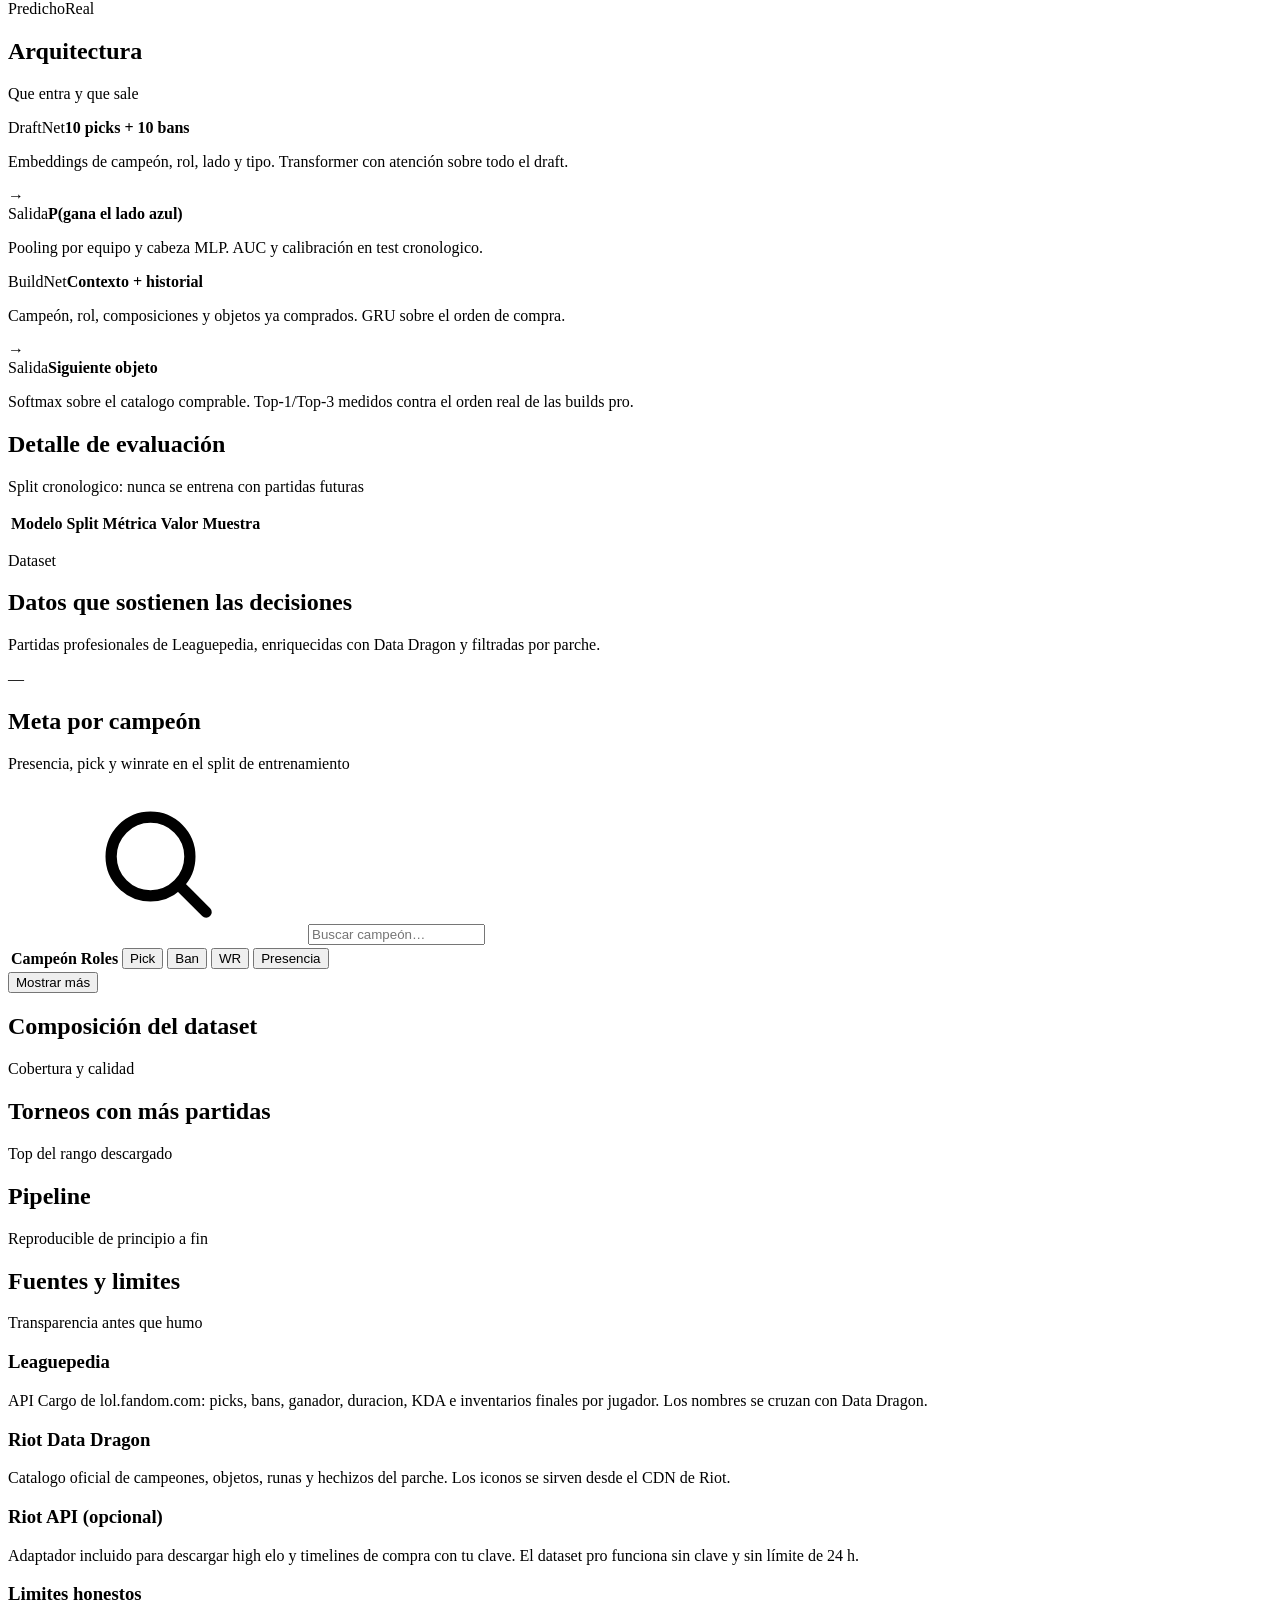
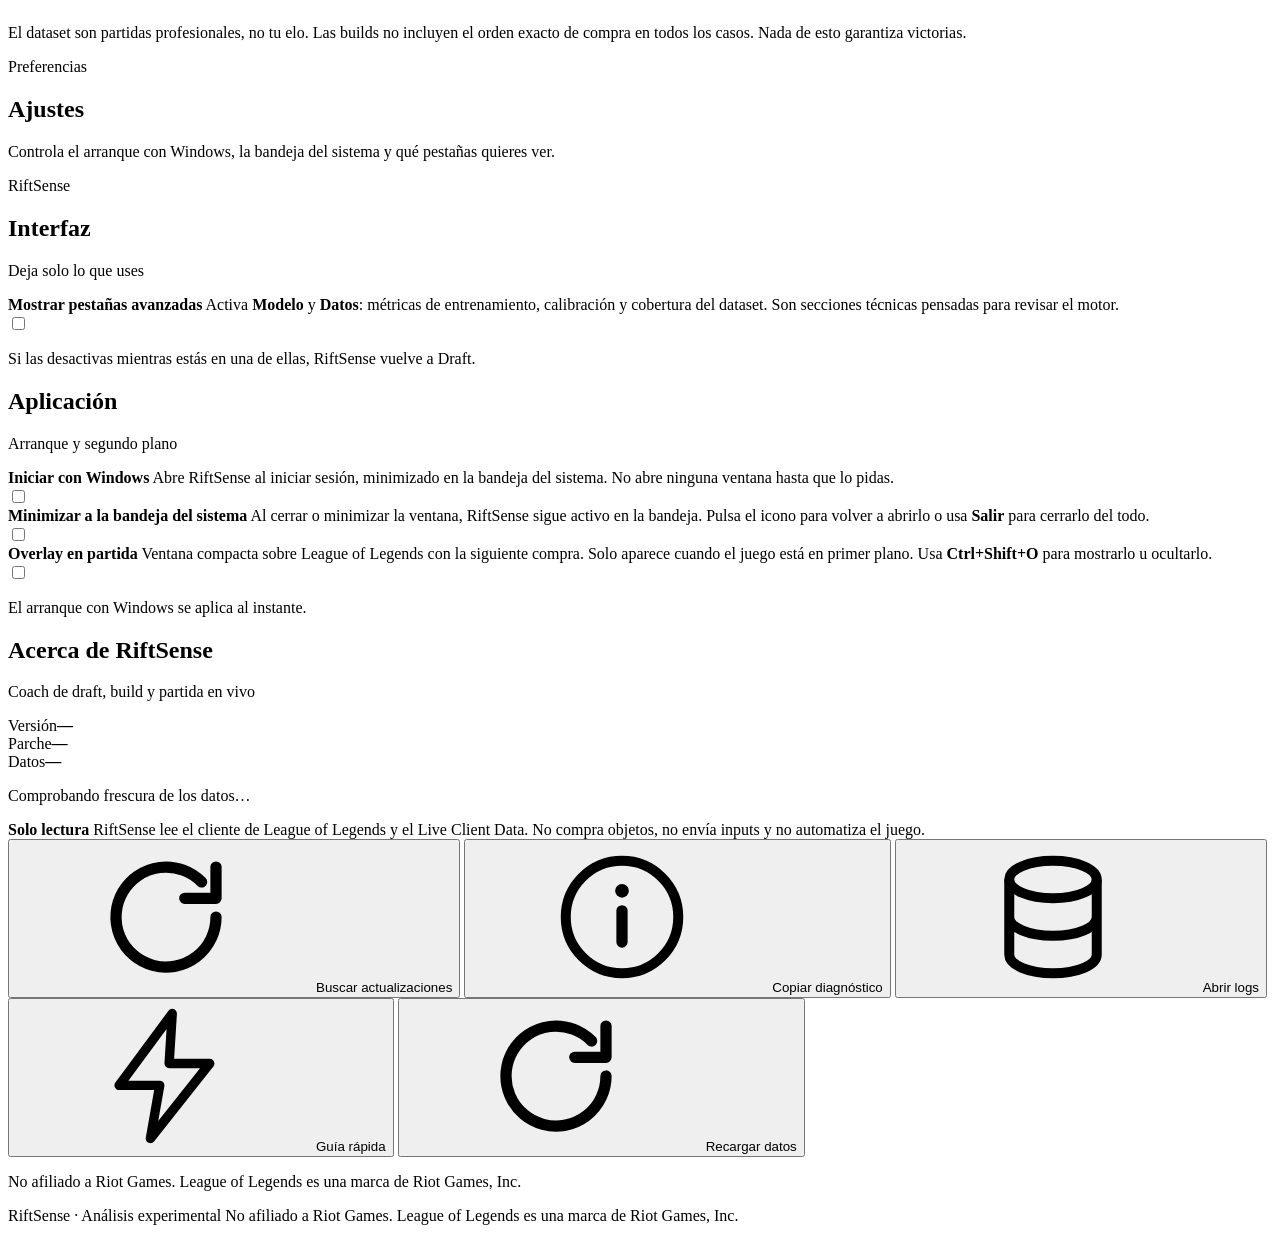
==== commit 3a16bca9: "1.6.1: probabilidad de draft consistente Incluye el pick propio en la evaluacion del draft aunque la" ====
--- a/web/index.html
+++ b/web/index.html
@@ -153,7 +153,7 @@
             <div class="chips" id="role-chips" role="group" aria-label="Elige tu rol"></div>
           </div>
           <div class="verdict-mini" id="draft-verdict">
-            <span class="verdict-label">Prob. estimada</span>
+            <span class="verdict-label">Prob. tu lado</span>
             <strong class="verdict-value">—</strong>
             <span class="verdict-note">Completa el draft</span>
           </div>
@@ -218,6 +218,7 @@
               <li><span class="dot gold"></span><div><strong>Modelo</strong><p>DraftNet valora la composición completa y los huecos desconocidos. La probabilidad es una estimacion, no una garantia.</p></div></li>
               <li><span class="dot teal"></span><div><strong>Datos pro</strong><p>Winrates y sinergias suavizadas con partidas de ligas profesionales. Filtra por rol y revisa el tamaño de muestra.</p></div></li>
               <li><span class="dot red"></span><div><strong>Contexto</strong><p>El draft importa, pero la ejecución pesa más. Usa la herramienta como segunda opinión, no como oráculo.</p></div></li>
+              <li><span class="dot gold"></span><div><strong>Probabilidad por lado</strong><p>El porcentaje es para tu lado. Si un amigo está en el lado contrario verá el complementario (100% − el tuyo); si está en tu equipo verá el mismo valor con los mismos picks.</p></div></li>
             </ul>
           </div>
         </div>
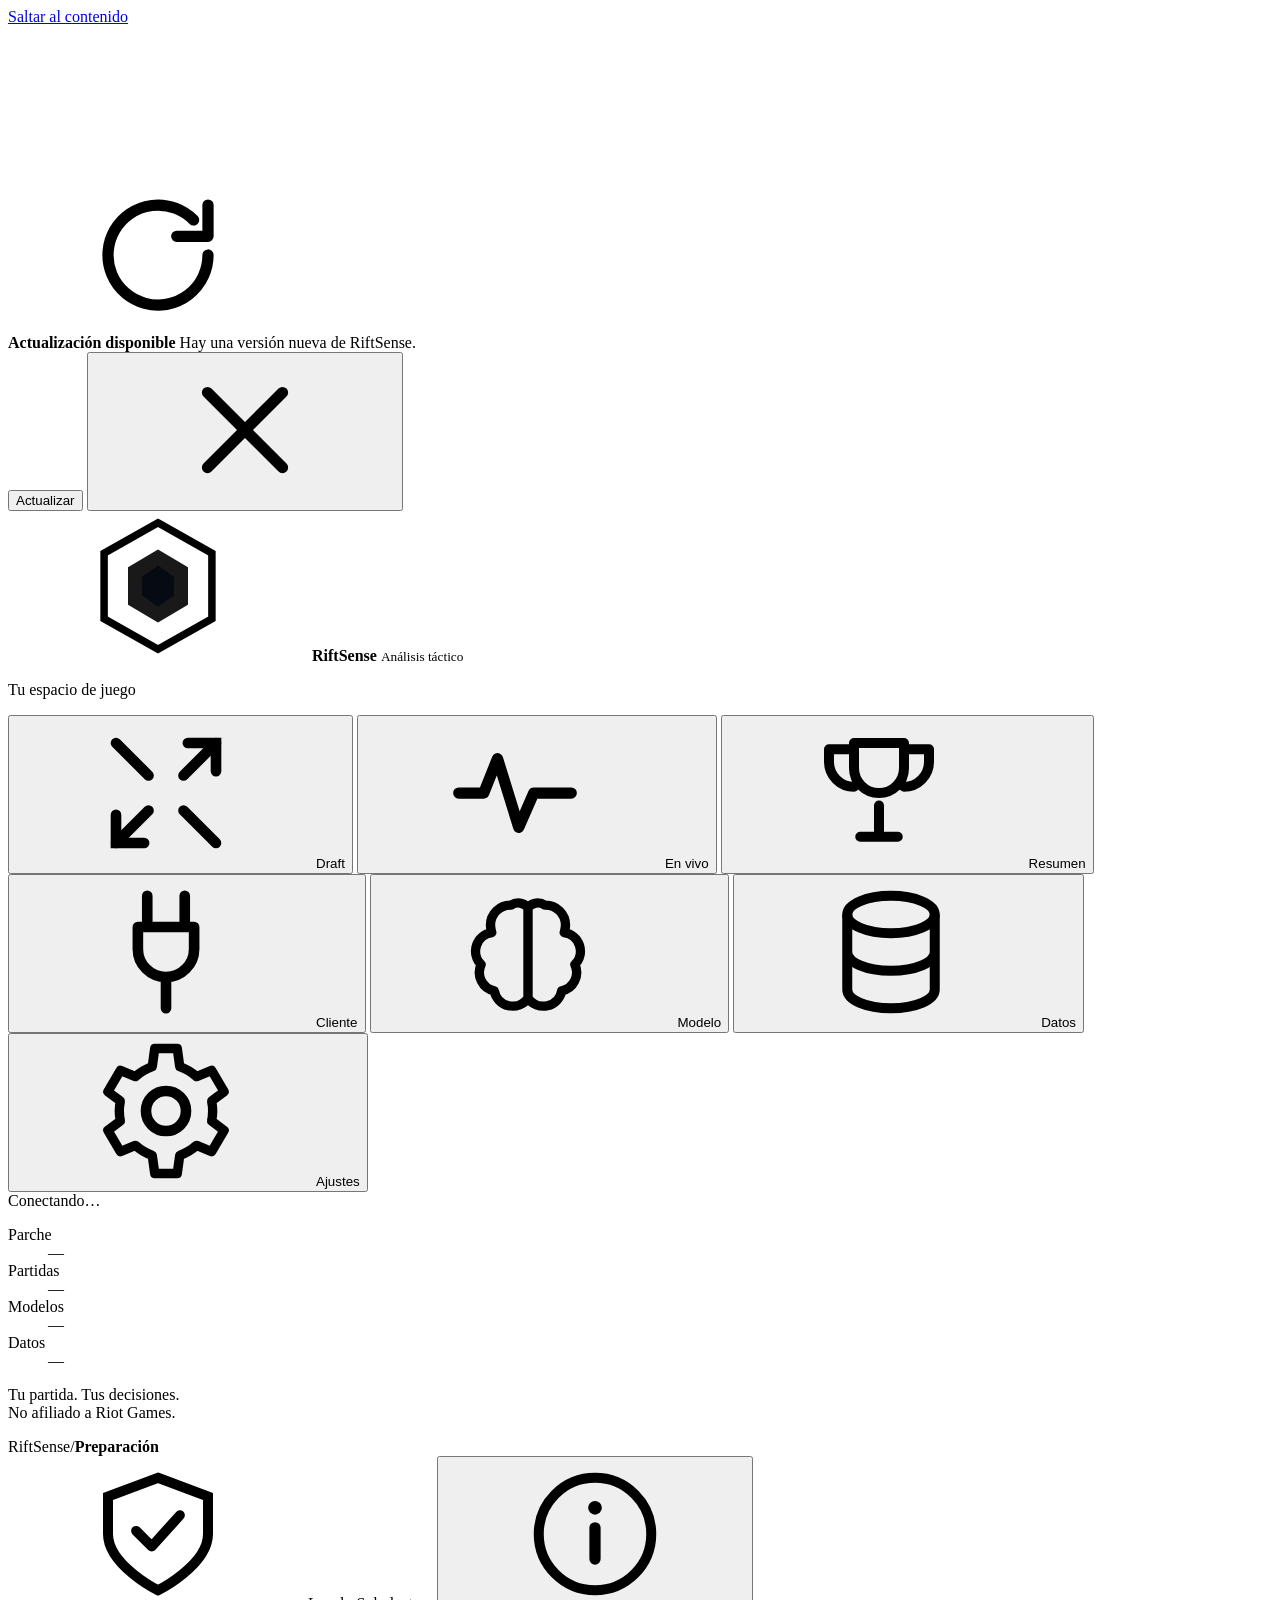
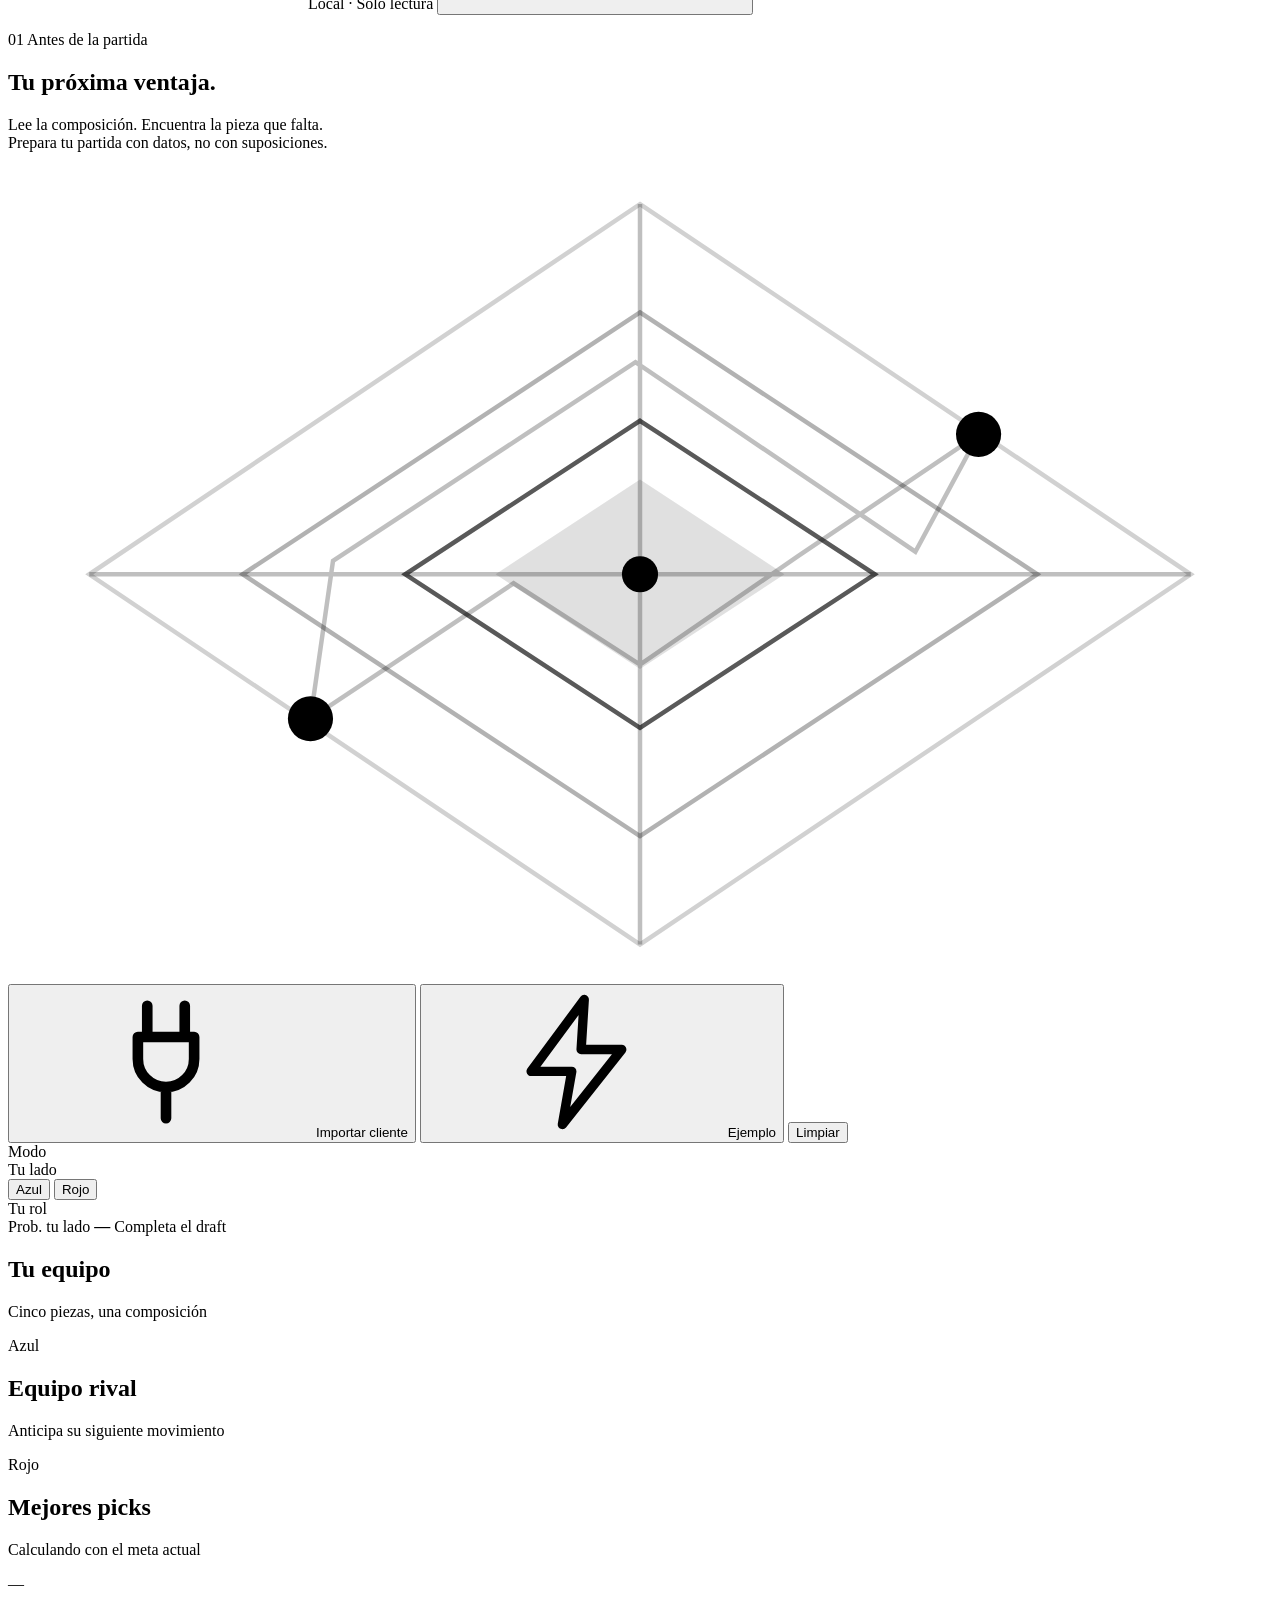
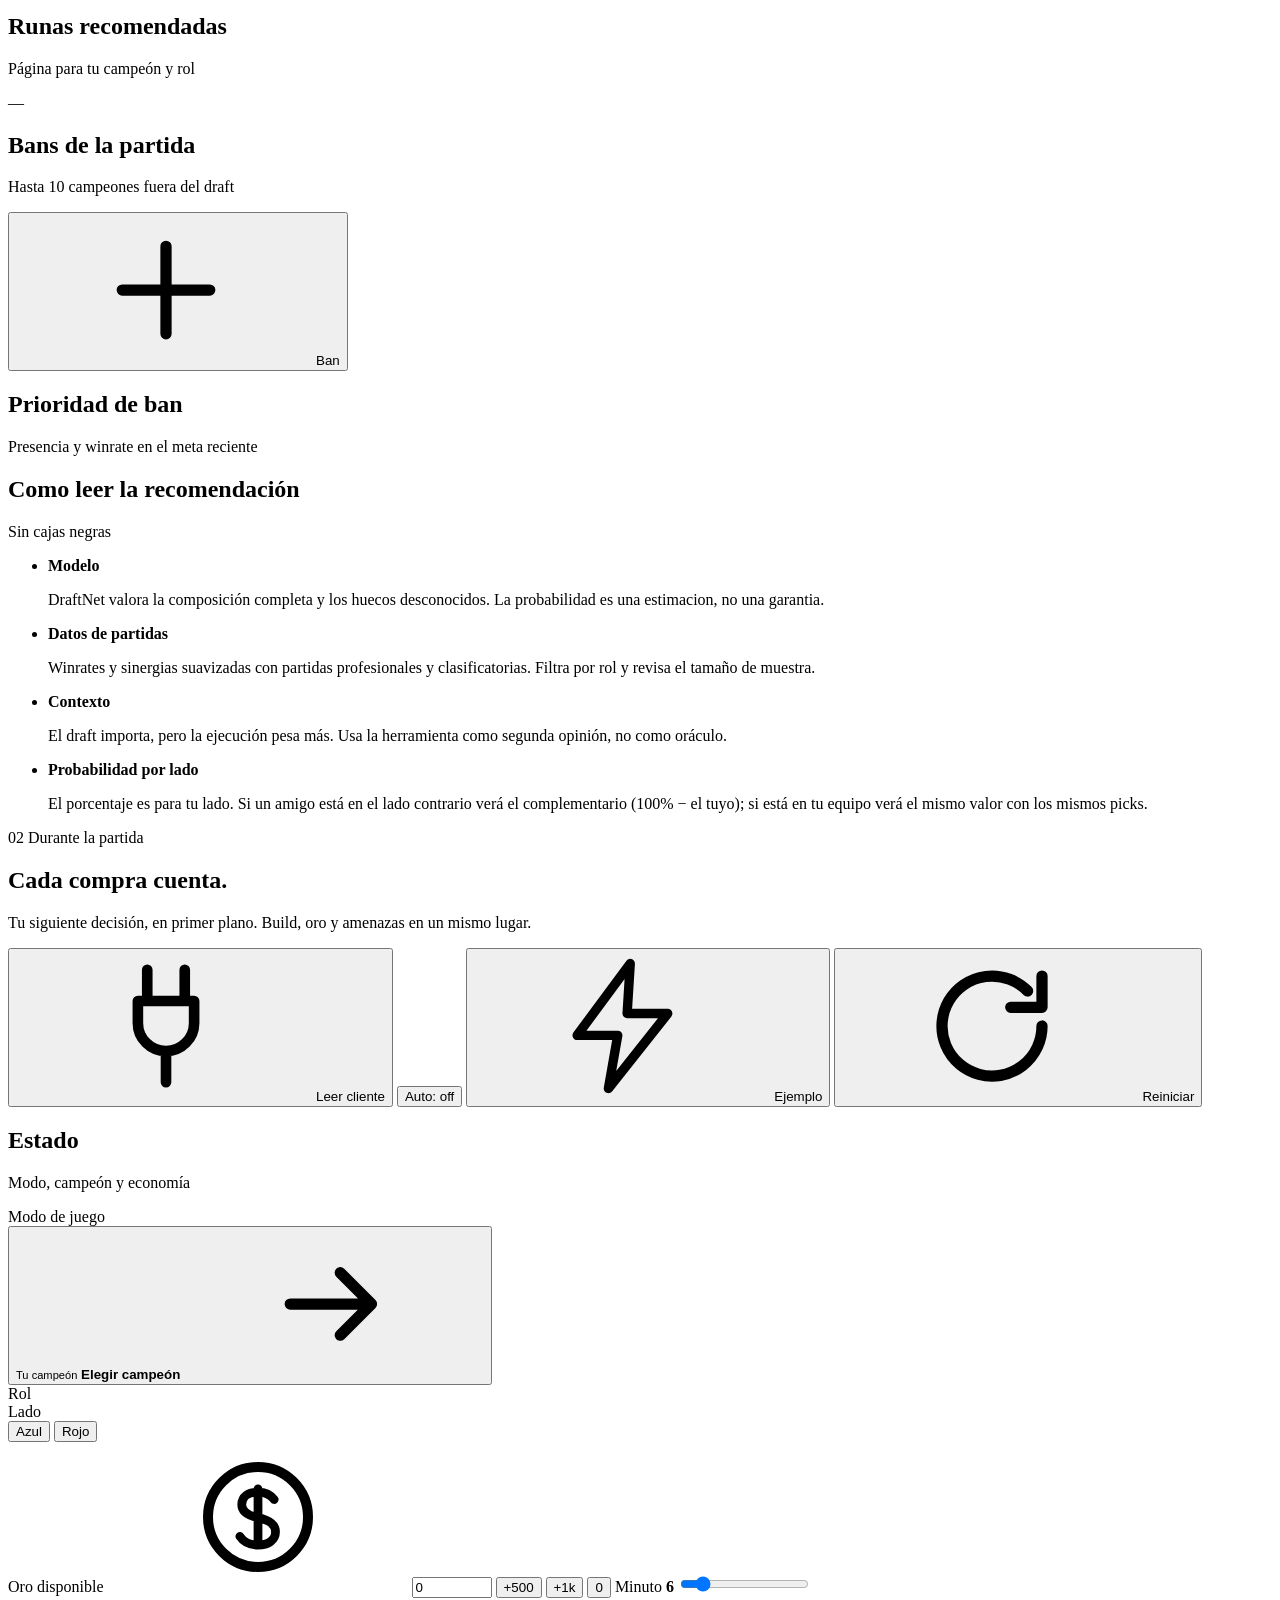
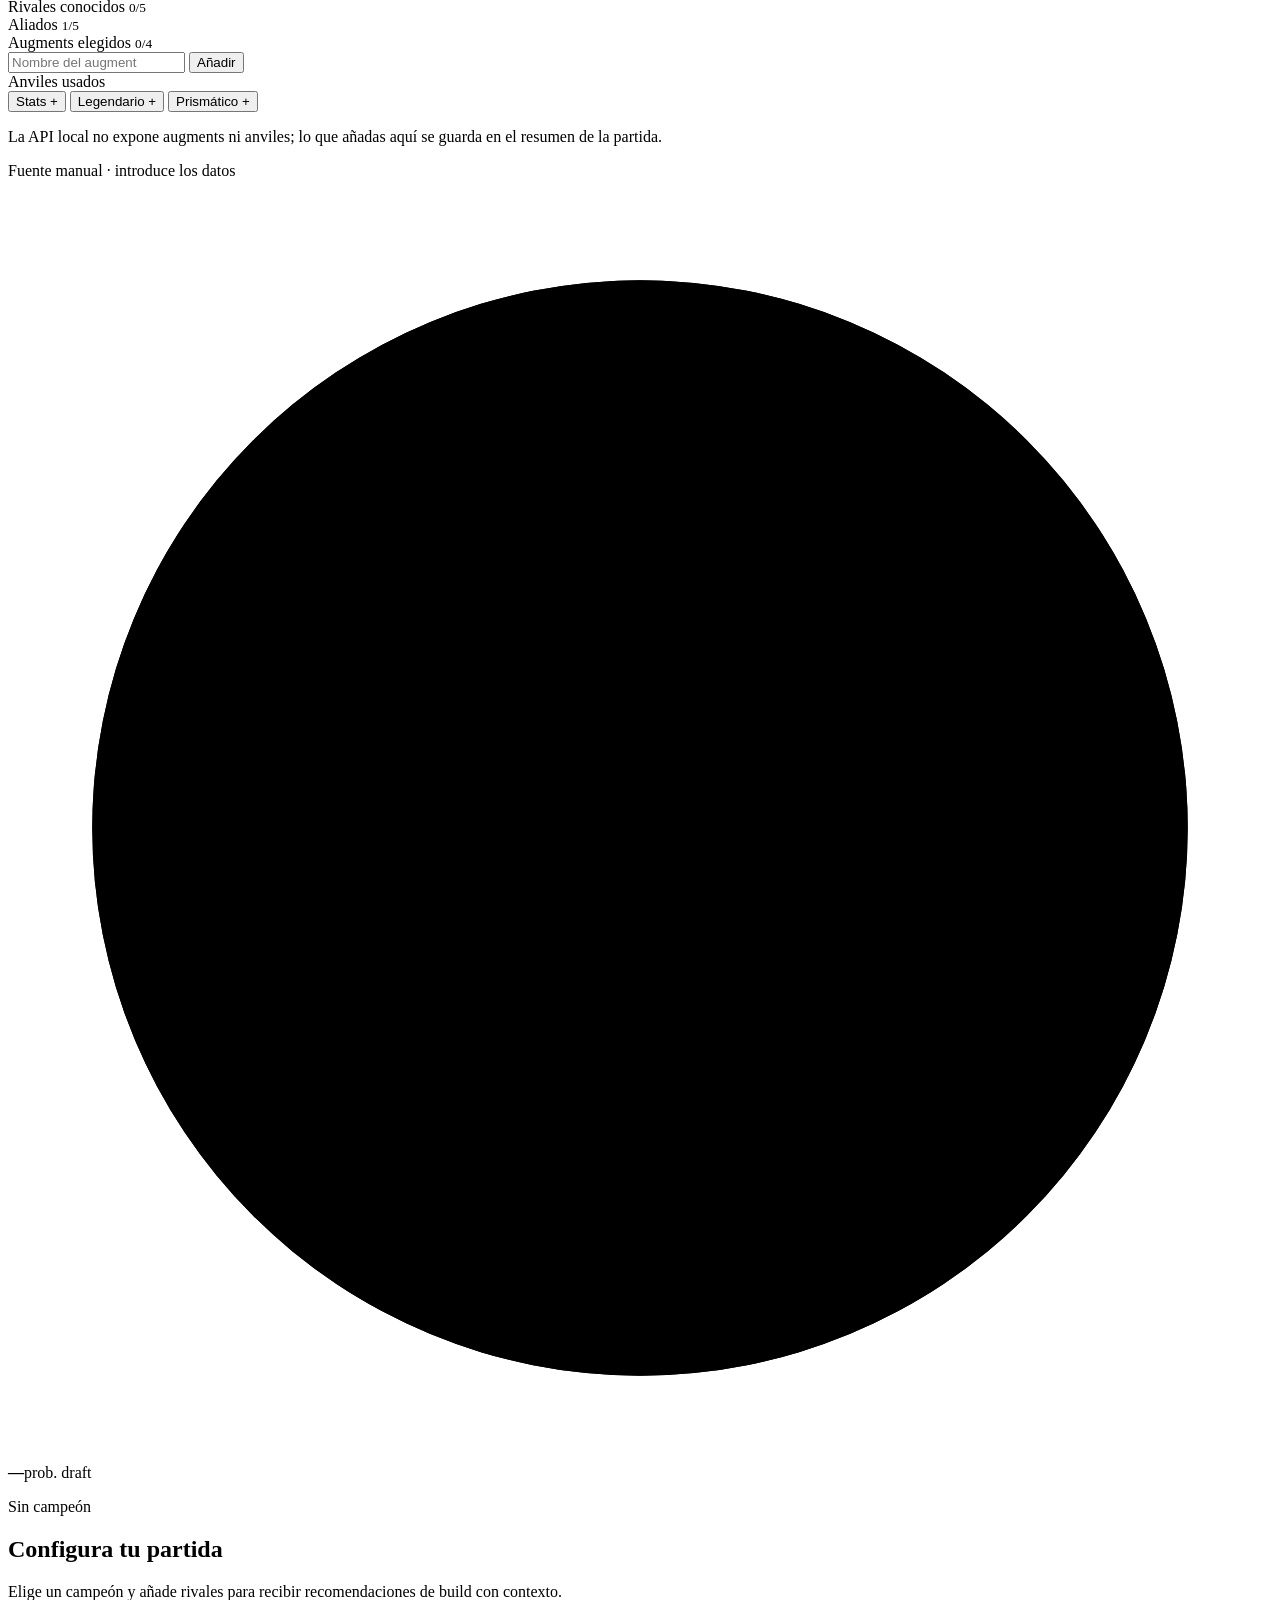
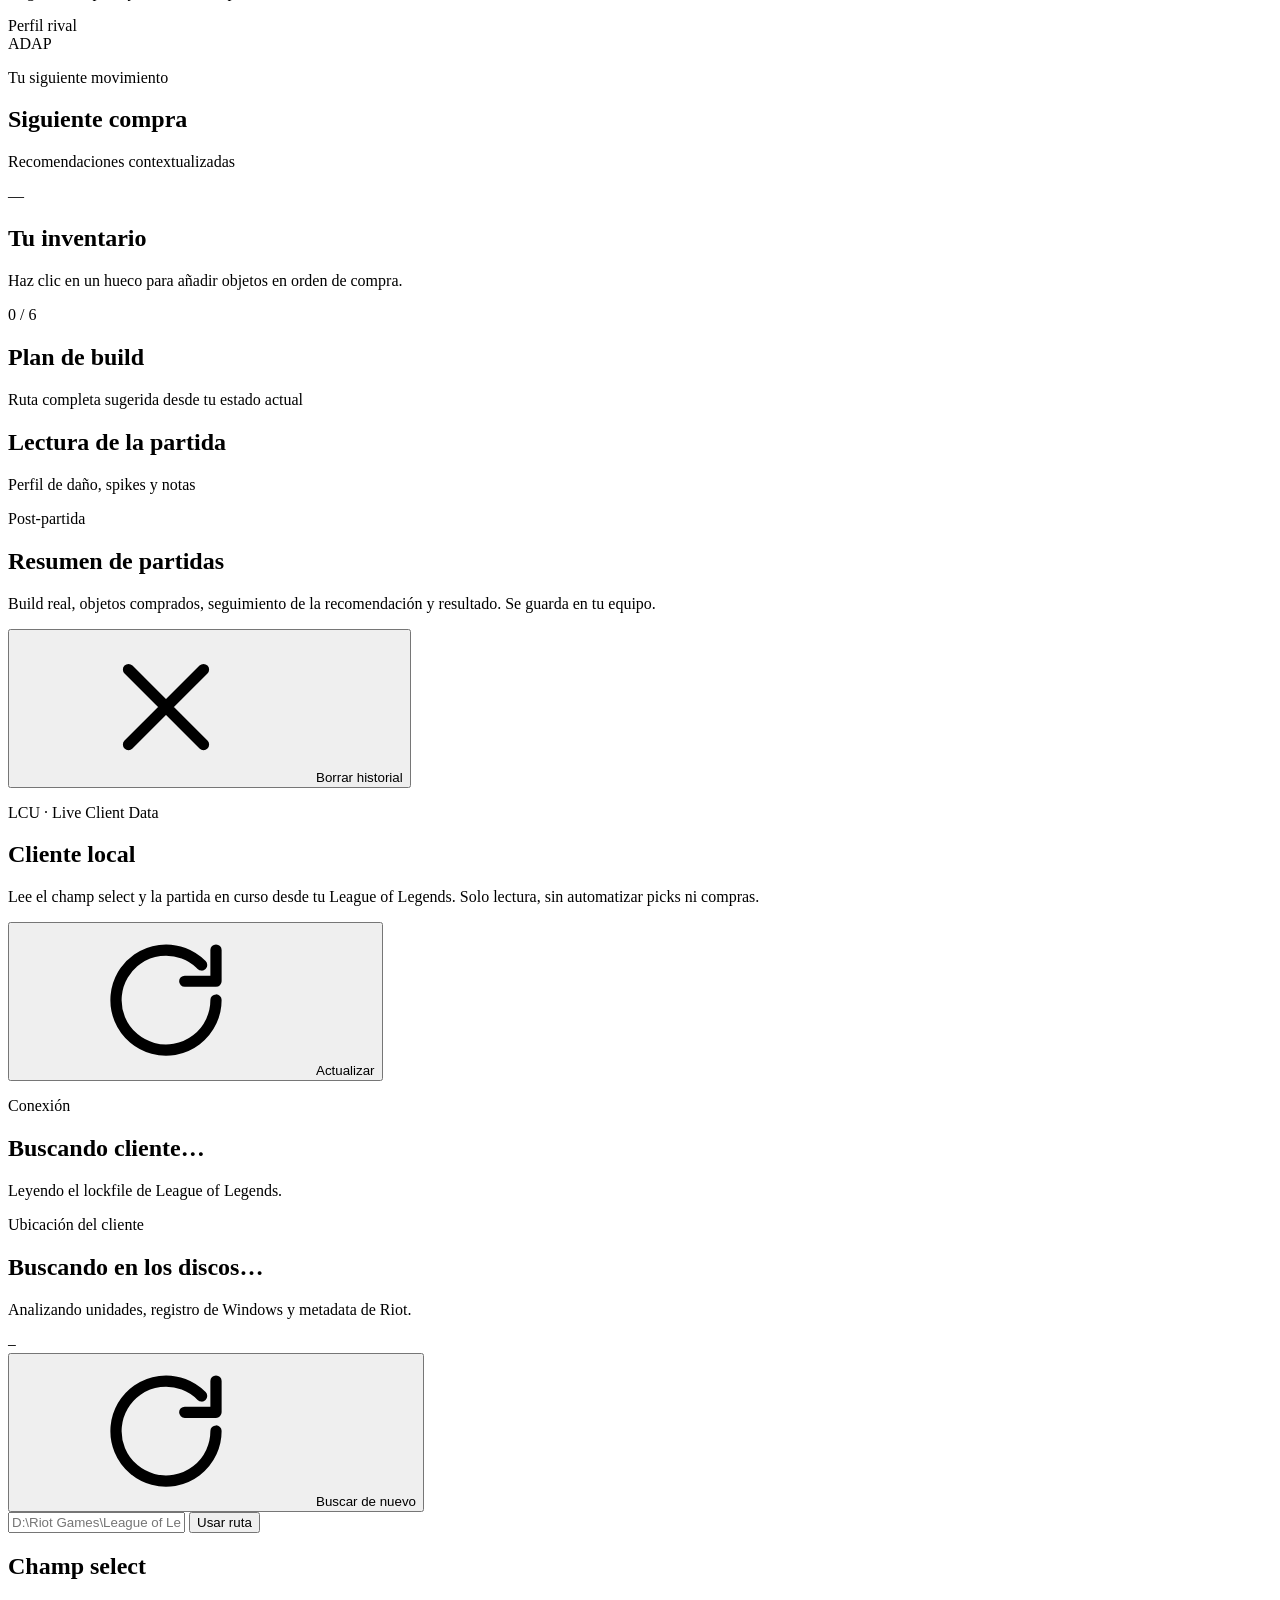
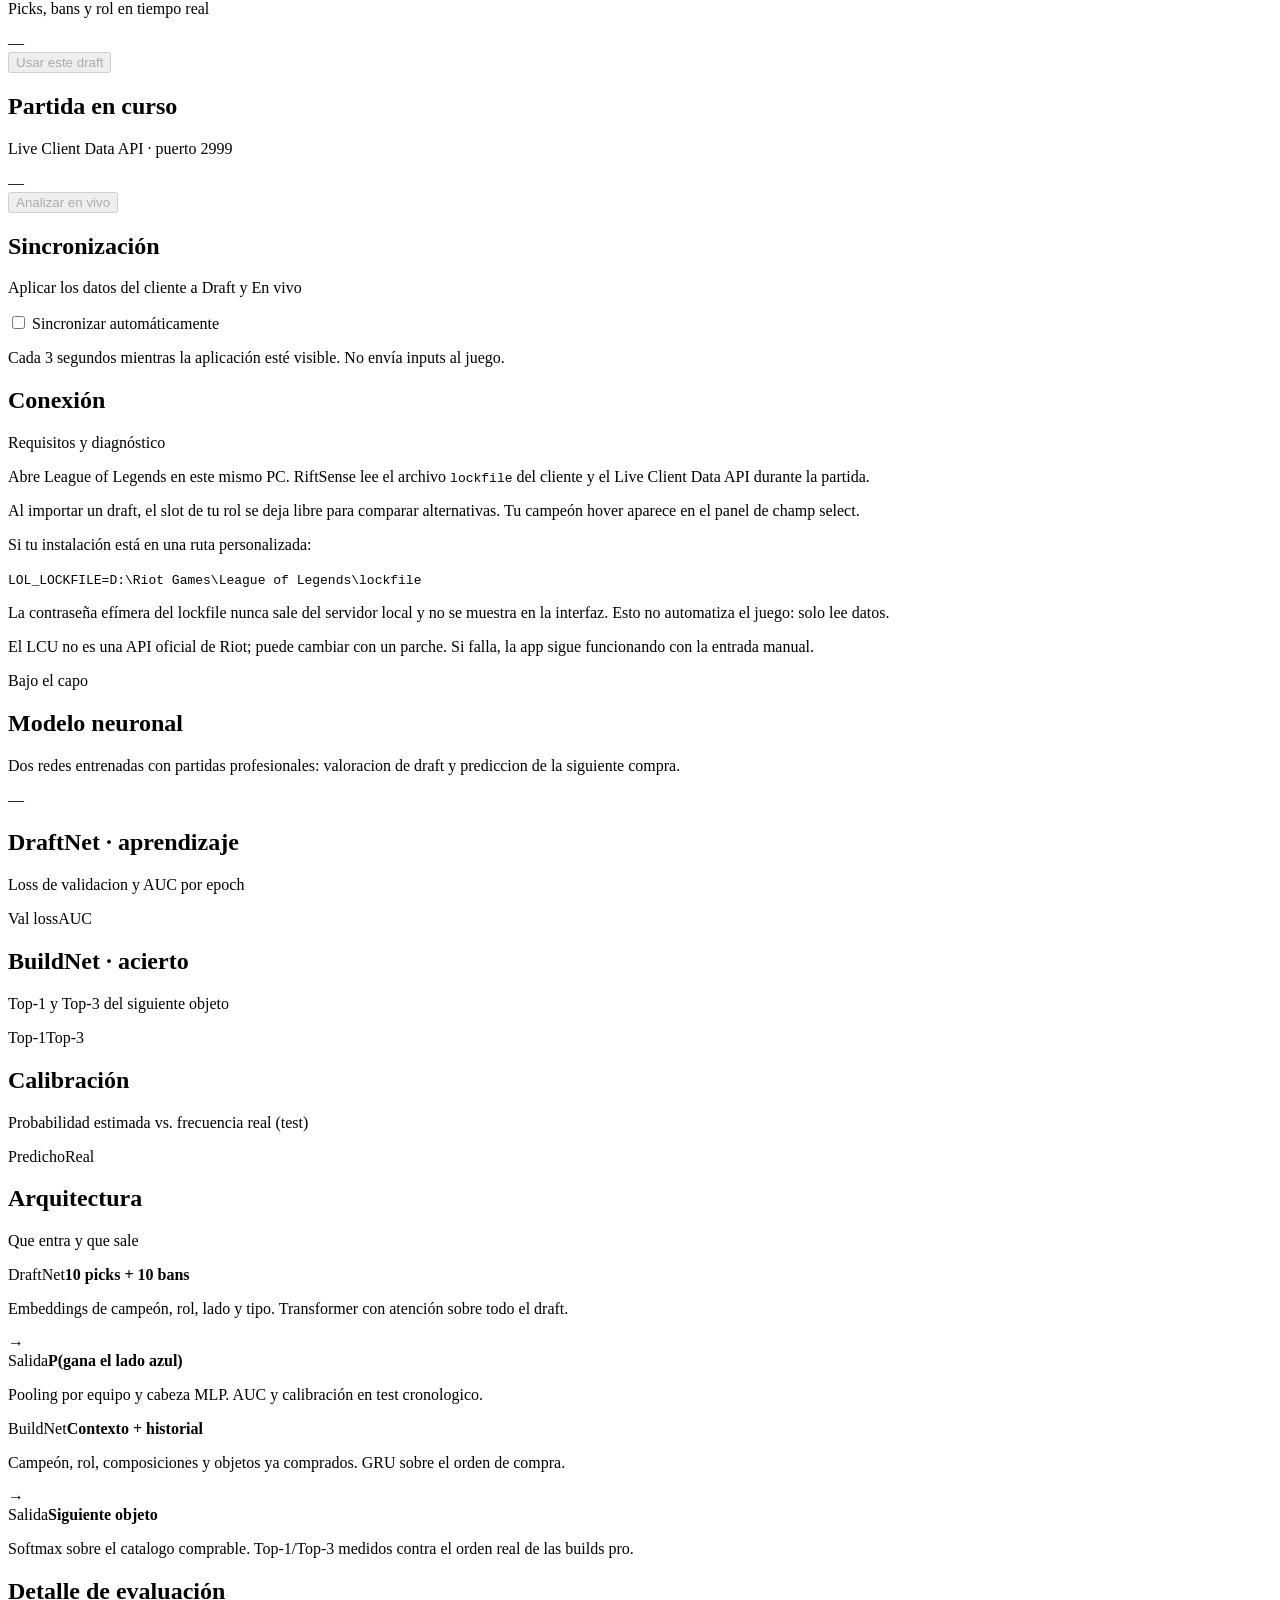
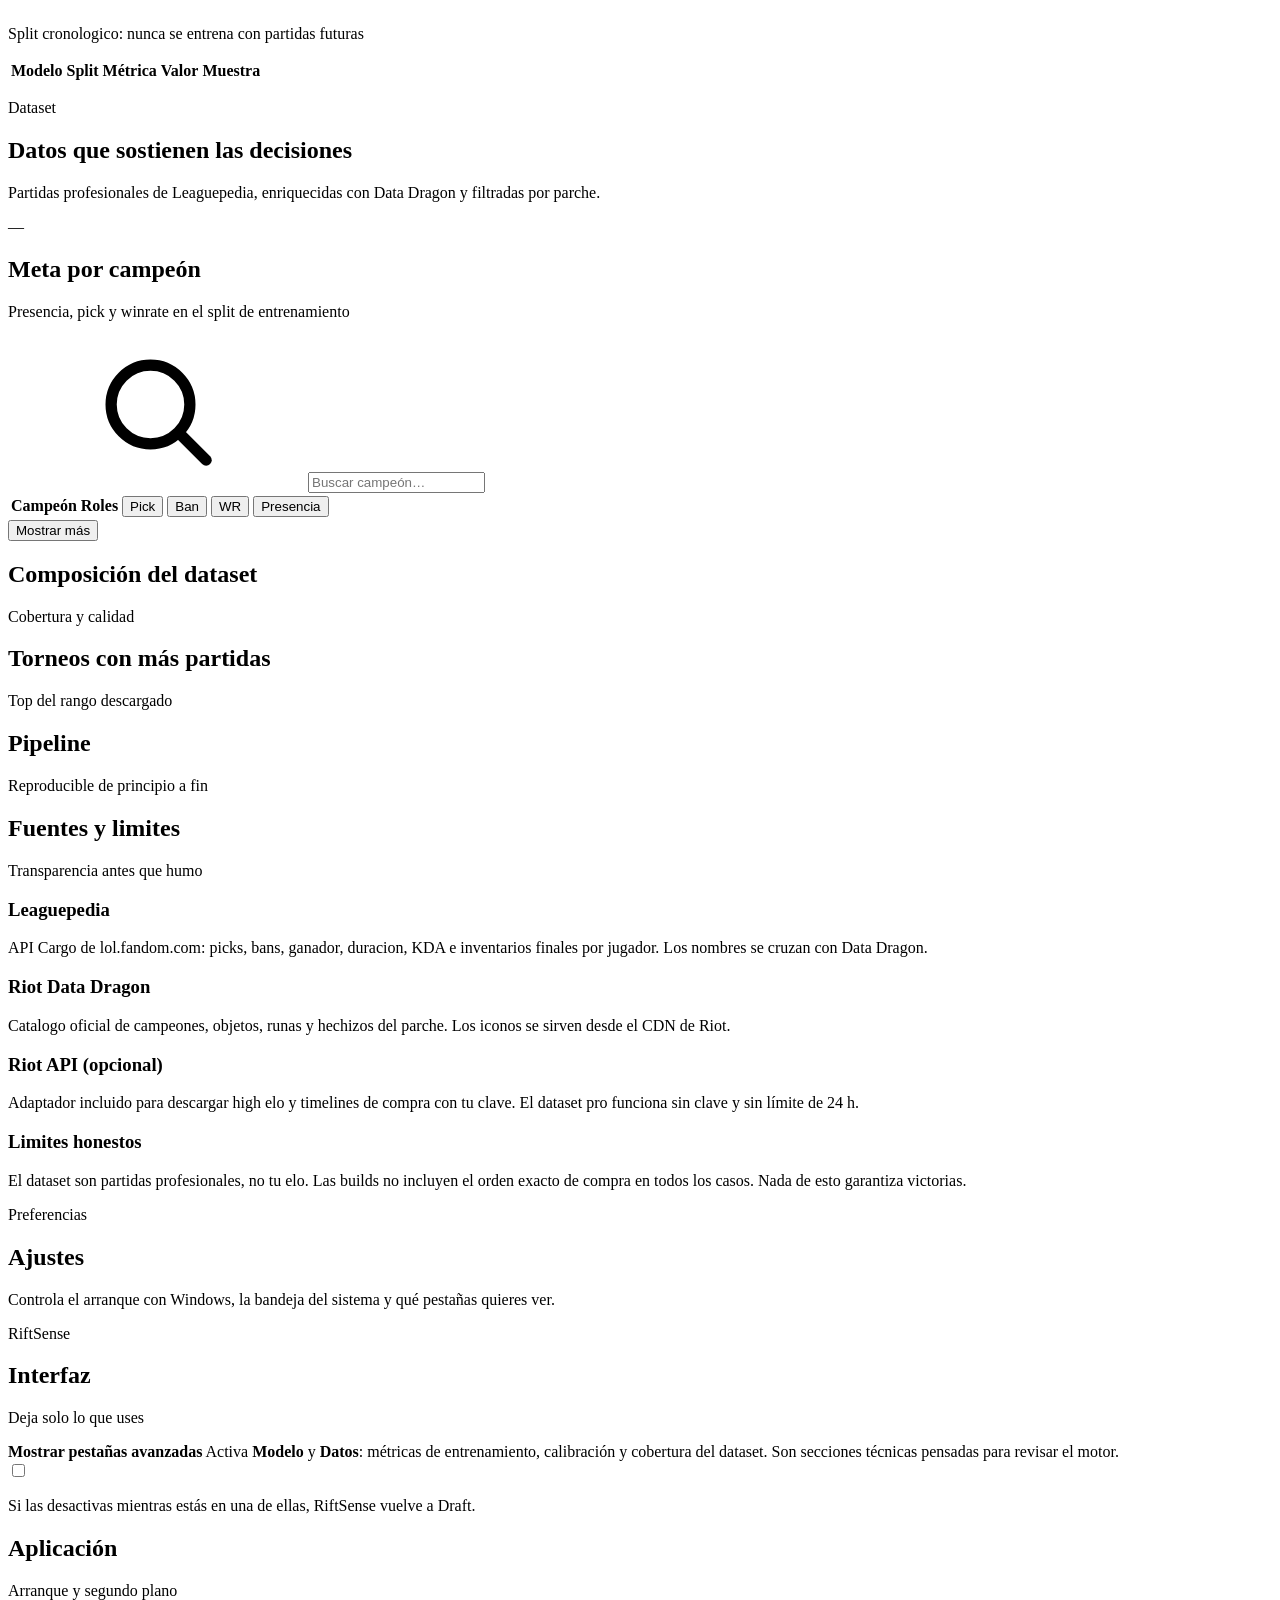
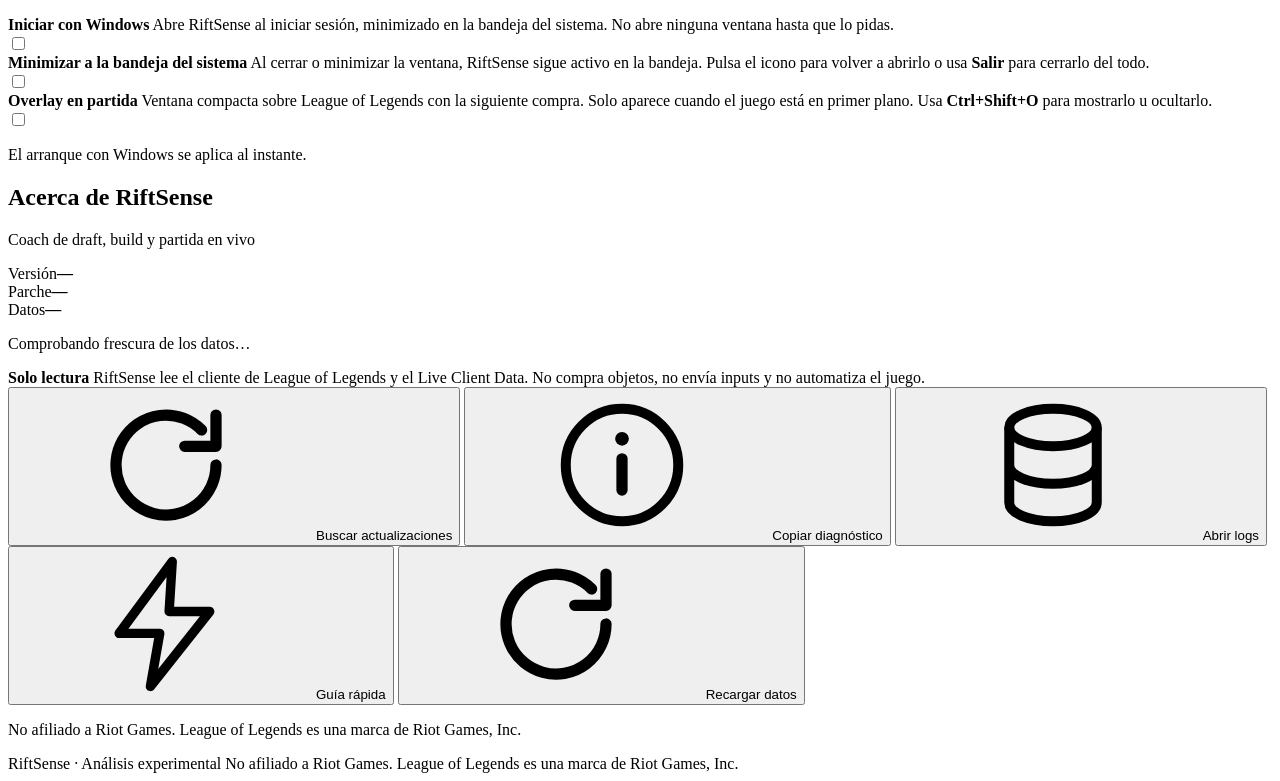
==== commit b7ab861e: "1.8.0: modelos reentrenados y remaster de interfaz - BuildNet set_recent y DraftNet factorizado cali" ====
--- a/web/index.html
+++ b/web/index.html
@@ -3,16 +3,15 @@
 <head>
   <meta charset="utf-8" />
   <meta name="viewport" content="width=device-width, initial-scale=1, viewport-fit=cover" />
-  <meta name="theme-color" content="#060a12" />
+  <meta name="theme-color" content="#0b1017" />
   <meta name="description" content="RiftSense: análisis de draft y builds de League of Legends con datos de high elo y partidas profesionales." />
   <title>RiftSense · Analizador de draft y build</title>
   <link rel="icon" href="/assets/favicon.svg" type="image/svg+xml" />
-  <link rel="preconnect" href="https://fonts.googleapis.com" />
-  <link rel="preconnect" href="https://fonts.gstatic.com" crossorigin />
-  <link href="https://fonts.googleapis.com/css2?family=Chakra+Petch:wght@500;600;700&family=Inter:wght@400;500;600;700&display=swap" rel="stylesheet" />
   <link rel="stylesheet" href="/assets/css/styles.css" />
+  <link rel="stylesheet" href="/assets/css/remaster.css" />
 </head>
 <body>
+  <a class="skip-link" href="#main">Saltar al contenido</a>
   <div class="bg-layer" aria-hidden="true"></div>
 
   <svg class="icon-sprite" aria-hidden="true" focusable="false">
@@ -55,6 +54,7 @@
       <circle cx="12" cy="12" r="3.2" fill="none" stroke="currentColor" stroke-width="1.7"/>
       <path d="M19.3 13.6a7.7 7.7 0 0 0 0-3.2l2-1.5-2-3.4-2.4 1a8.3 8.3 0 0 0-2.7-1.6L13.8 2h-3.6l-.4 2.9a8.3 8.3 0 0 0-2.7 1.6l-2.4-1-2 3.4 2 1.5a7.7 7.7 0 0 0 0 3.2l-2 1.5 2 3.4 2.4-1a8.3 8.3 0 0 0 2.7 1.6l.4 2.9h3.6l.4-2.9a8.3 8.3 0 0 0 2.7-1.6l2.4 1 2-3.4-2-1.5Z" fill="none" stroke="currentColor" stroke-width="1.5" stroke-linejoin="round"/>
     </symbol>
+    <symbol id="i-shield" viewBox="0 0 24 24"><path d="m12 3 8 3v6c0 5-8 9-8 9s-8-4-8-9V6l8-3Z" fill="none" stroke="currentColor" stroke-width="1.6"/><path d="m8.5 11.5 2.5 2.5 4.5-5" fill="none" stroke="currentColor" stroke-width="1.6" stroke-linecap="round" stroke-linejoin="round"/></symbol>
   </svg>
 
   <div class="update-banner hidden" id="update-banner" role="status" aria-live="polite">
@@ -75,10 +75,11 @@
         <span class="brand-mark"><svg class="icon"><use href="#i-logo"/></svg></span>
         <span class="brand-text">
           <strong>RiftSense</strong>
-          <small>Draft · Build · Datos</small>
+          <small>Análisis táctico</small>
         </span>
       </div>
 
+      <p class="nav-caption">Tu espacio de juego</p>
       <nav class="nav" aria-label="Navegación principal">
         <button class="nav-item active" data-tab="draft" type="button" aria-label="Draft">
           <svg class="icon"><use href="#i-draft"/></svg><span>Draft</span>
@@ -117,18 +118,34 @@
         </dl>
       </div>
 
-      <p class="side-foot">Datos pro de Leaguepedia · No afiliado a Riot Games</p>
+      <p class="side-foot">Tu partida. Tus decisiones.<br><span>No afiliado a Riot Games.</span></p>
     </aside>
 
-    <main class="main" id="main">
+    <main class="main" id="main" tabindex="-1">
+      <header class="workspace-bar">
+        <div class="workspace-location"><span>RiftSense</span><span aria-hidden="true">/</span><strong id="workspace-section">Preparación</strong></div>
+        <div class="workspace-tools">
+          <span class="readonly-label"><svg class="icon" aria-hidden="true"><use href="#i-shield"/></svg>Local · Solo lectura</span>
+          <button class="workspace-help" id="workspace-help" type="button" aria-label="Abrir guía de RiftSense" title="Guía rápida"><svg class="icon" aria-hidden="true"><use href="#i-info"/></svg></button>
+        </div>
+      </header>
       <!-- ===================== DRAFT ===================== -->
       <section class="view" id="view-draft" aria-labelledby="draft-title">
-        <div class="view-head">
+        <div class="view-head draft-hero">
           <div>
-            <p class="eyebrow">Sala de draft</p>
-            <h1 id="draft-title">Elige con ventaja</h1>
-            <p class="lead">Valora tu composición y encuentra el pick que más suma. Entrena con partidas profesionales reales.</p>
-          </div>
+            <p class="eyebrow"><span class="section-index">01</span> Antes de la partida</p>
+            <h1 id="draft-title">Tu próxima <span>ventaja.</span></h1>
+            <p class="lead">Lee la composición. Encuentra la pieza que falta.<br>Prepara tu partida con datos, no con suposiciones.</p>
+          </div>
+          <svg class="rift-schematic" viewBox="0 0 280 180" fill="none" aria-hidden="true">
+            <path d="m140 8 122 82-122 82L18 90 140 8Z" stroke="currentColor" opacity=".18"/>
+            <path d="m140 32 88 58-88 58-88-58 88-58Z" stroke="currentColor" opacity=".3"/>
+            <path d="m140 56 52 34-52 34-52-34 52-34Z" stroke="currentColor" opacity=".65"/>
+            <path d="m67 122 45-30 28 18 35-24 40-27M67 122l5-35 67-44 62 42 14-26M140 8v164M18 90h244" stroke="currentColor" opacity=".25"/>
+            <path d="m140 69 32 21-32 21-32-21 32-21Z" fill="currentColor" opacity=".12"/>
+            <circle cx="67" cy="122" r="5" fill="currentColor"/><circle cx="215" cy="59" r="5" fill="currentColor"/>
+            <circle cx="140" cy="90" r="4" fill="currentColor"/>
+          </svg>
           <div class="head-actions">
             <button class="btn ghost" id="draft-import" type="button"><svg class="icon"><use href="#i-plug"/></svg>Importar cliente</button>
             <button class="btn ghost" id="draft-example" type="button"><svg class="icon"><use href="#i-bolt"/></svg>Ejemplo</button>
@@ -164,7 +181,7 @@
         <div class="draft-grid">
           <div class="card team-card" id="ally-card">
             <header class="card-head">
-              <div><h2>Tu equipo</h2><p>Marca tu rol y deja libre tu slot</p></div>
+              <div><h2>Tu equipo</h2><p>Cinco piezas, una composición</p></div>
               <span class="badge blue" id="ally-side-badge">Azul</span>
             </header>
             <div class="team-slots" id="ally-slots"></div>
@@ -172,7 +189,7 @@
 
           <div class="card team-card" id="enemy-card">
             <header class="card-head">
-              <div><h2>Rival</h2><p>Añade lo que ya viste en el draft</p></div>
+              <div><h2>Equipo rival</h2><p>Anticipa su siguiente movimiento</p></div>
               <span class="badge red" id="enemy-side-badge">Rojo</span>
             </header>
             <div class="team-slots" id="enemy-slots"></div>
@@ -185,7 +202,6 @@
             </header>
             <div class="reco-list" id="draft-reco" aria-live="polite"></div>
           </div>
-        </div>
 
         <div class="card rune-card hidden" id="draft-rune-card">
           <header class="card-head">
@@ -194,6 +210,7 @@
           </header>
           <div class="rune-page" id="draft-runes"></div>
         </div>
+        </div>
 
         <div class="card ban-card" id="draft-ban-card">
           <header class="card-head">
@@ -216,7 +233,7 @@
             </header>
             <ul class="insight-list">
               <li><span class="dot gold"></span><div><strong>Modelo</strong><p>DraftNet valora la composición completa y los huecos desconocidos. La probabilidad es una estimacion, no una garantia.</p></div></li>
-              <li><span class="dot teal"></span><div><strong>Datos pro</strong><p>Winrates y sinergias suavizadas con partidas de ligas profesionales. Filtra por rol y revisa el tamaño de muestra.</p></div></li>
+              <li><span class="dot teal"></span><div><strong>Datos de partidas</strong><p>Winrates y sinergias suavizadas con partidas profesionales y clasificatorias. Filtra por rol y revisa el tamaño de muestra.</p></div></li>
               <li><span class="dot red"></span><div><strong>Contexto</strong><p>El draft importa, pero la ejecución pesa más. Usa la herramienta como segunda opinión, no como oráculo.</p></div></li>
               <li><span class="dot gold"></span><div><strong>Probabilidad por lado</strong><p>El porcentaje es para tu lado. Si un amigo está en el lado contrario verá el complementario (100% − el tuyo); si está en tu equipo verá el mismo valor con los mismos picks.</p></div></li>
             </ul>
@@ -228,9 +245,9 @@
       <section class="view hidden" id="view-live" aria-labelledby="live-title">
         <div class="view-head">
           <div>
-            <p class="eyebrow">Asistente en partida</p>
-            <h1 id="live-title">Build en vivo</h1>
-            <p class="lead">RiftSense sigue la partida, lee cómo va el transcurso y prioriza la siguiente compra con contexto real.</p>
+            <p class="eyebrow"><span class="section-index">02</span> Durante la partida</p>
+            <h1 id="live-title">Cada compra <span>cuenta.</span></h1>
+            <p class="lead">Tu siguiente decisión, en primer plano. Build, oro y amenazas en un mismo lugar.</p>
           </div>
           <div class="head-actions">
             <button class="btn ghost" id="live-sync" type="button"><svg class="icon"><use href="#i-plug"/></svg>Leer cliente</button>
@@ -360,6 +377,16 @@
 
             <div class="live-coach hidden" id="live-coach"></div>
 
+            <section class="purchase-focus" aria-labelledby="purchase-title">
+              <div class="reco-head">
+                <div><p class="eyebrow">Tu siguiente movimiento</p><h2 id="purchase-title">Siguiente compra</h2><p id="live-reco-subtitle">Recomendaciones contextualizadas</p></div>
+                <span class="mode-badge" id="live-mode">—</span>
+              </div>
+              <p class="sr-only" id="live-reco-status" role="status" aria-live="polite" aria-atomic="true"></p>
+              <div class="legendary-target hidden" id="live-legendary"></div>
+              <div class="item-list" id="live-items"></div>
+            </section>
+
             <div class="build-head">
               <div>
                 <h2>Tu inventario</h2>
@@ -372,13 +399,6 @@
             <div class="enemy-builds hidden" id="live-enemy-builds"></div>
             <div class="situational hidden" id="live-situational"></div>
 
-            <div class="reco-head">
-              <div><h2>Siguiente compra</h2><p id="live-reco-subtitle">Recomendaciones contextualizadas</p></div>
-              <span class="mode-badge" id="live-mode">—</span>
-            </div>
-            <p class="sr-only" id="live-reco-status" role="status" aria-live="polite" aria-atomic="true"></p>
-            <div class="legendary-target hidden" id="live-legendary"></div>
-            <div class="item-list" id="live-items"></div>
           </section>
         </div>
 
@@ -739,7 +759,7 @@
         <button class="icon-btn" data-close type="button" aria-label="Cerrar"><svg class="icon"><use href="#i-close"/></svg></button>
       </header>
       <div class="modal-tools">
-        <label class="search-field big"><svg class="icon"><use href="#i-search"/></svg><input id="champ-search" type="search" placeholder="Buscar por nombre o tag…" autocomplete="off" /></label>
+        <label class="search-field big"><svg class="icon" aria-hidden="true"><use href="#i-search"/></svg><input id="champ-search" type="search" placeholder="Buscar por nombre o tag…" autocomplete="off" aria-label="Buscar campeón por nombre o clase" /></label>
         <div class="chips compact" id="champ-role-filter" role="group" aria-label="Filtrar por rol"></div>
       </div>
       <p class="modal-hint" id="champ-picker-hint">Elige un campeón disponible.</p>
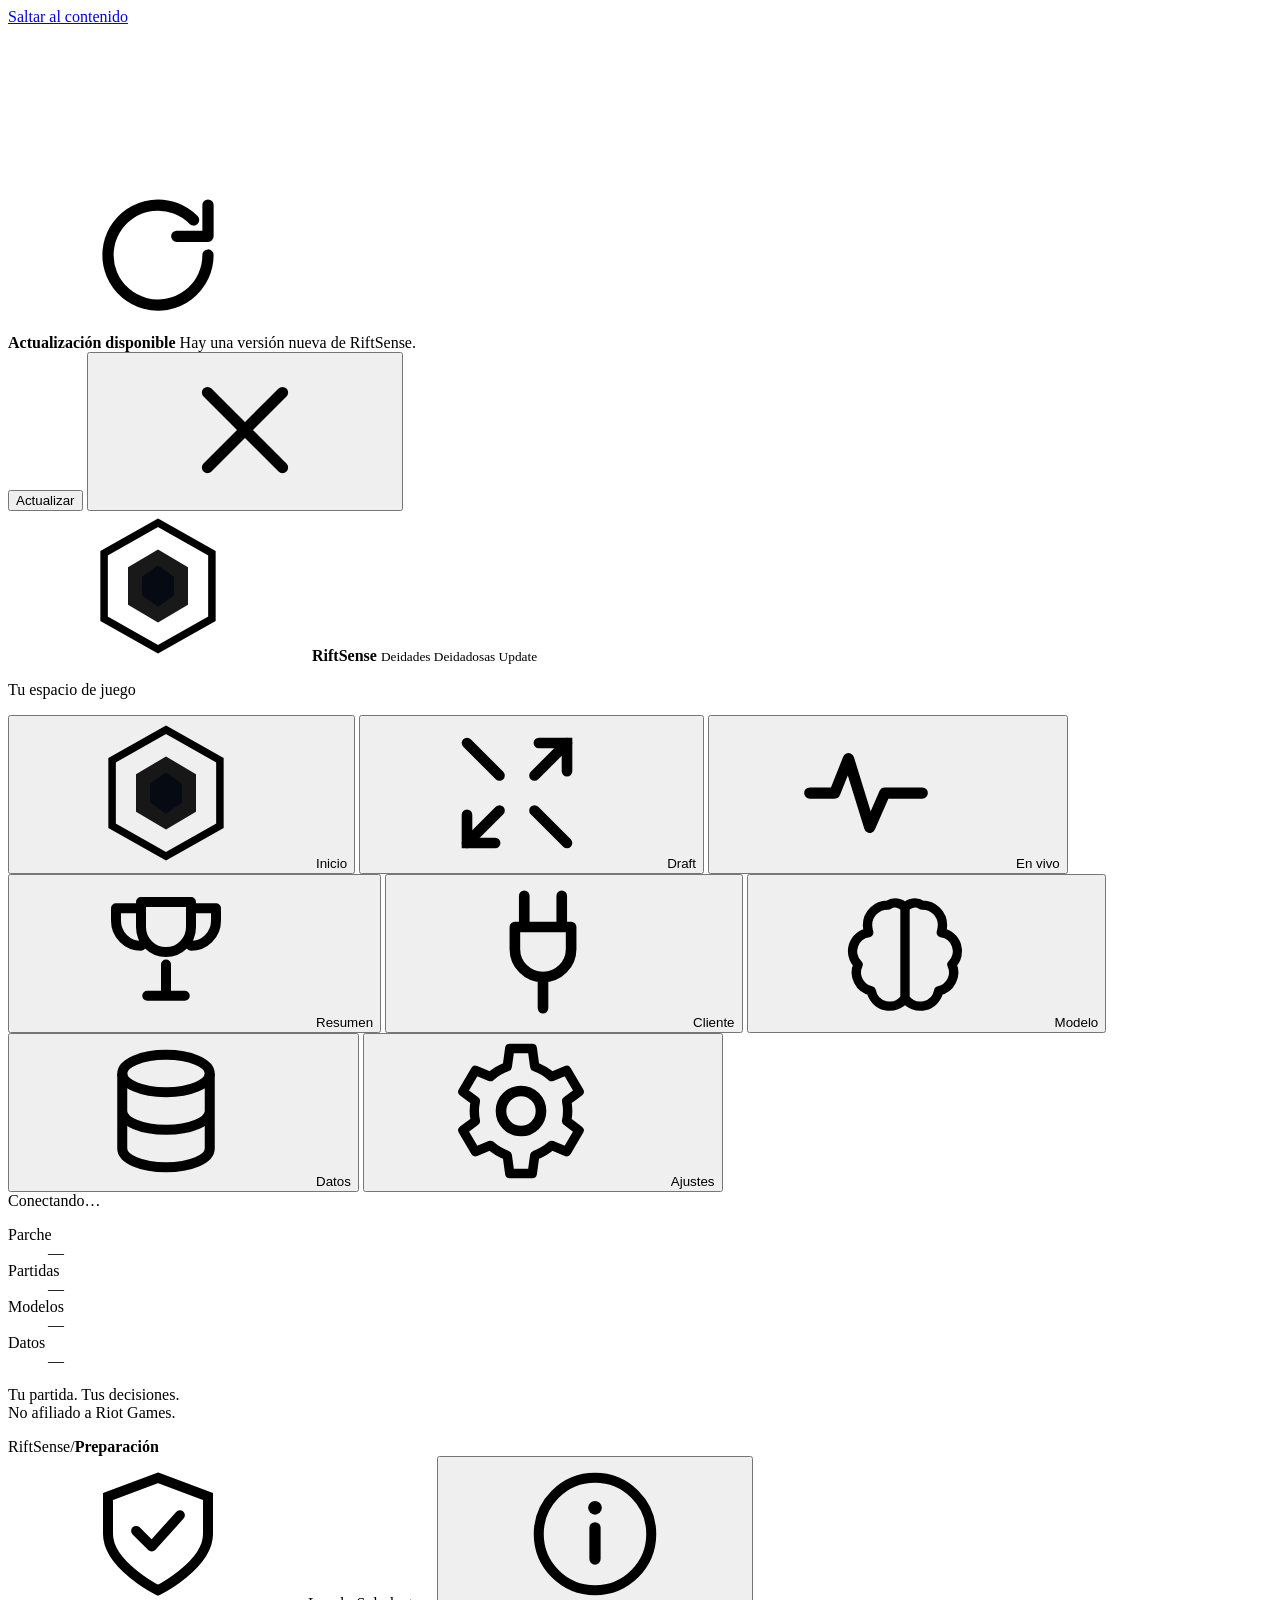
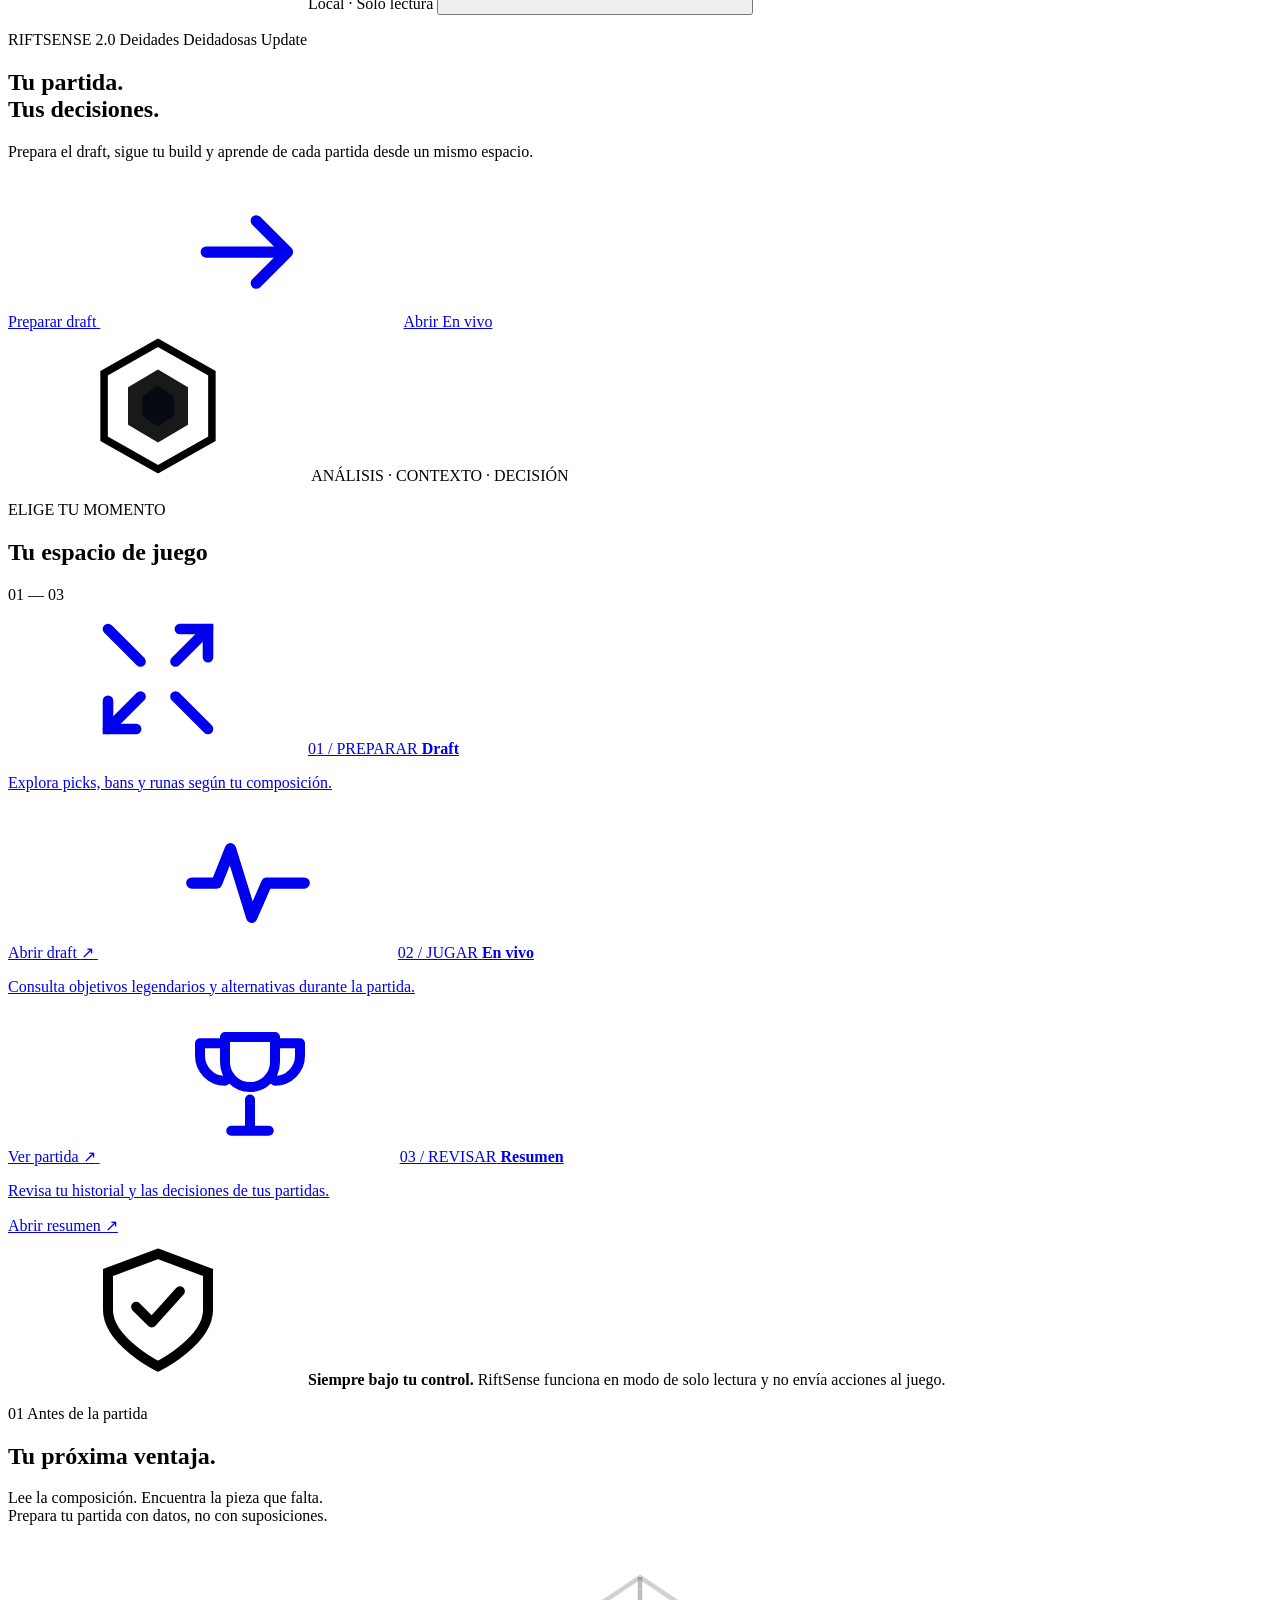
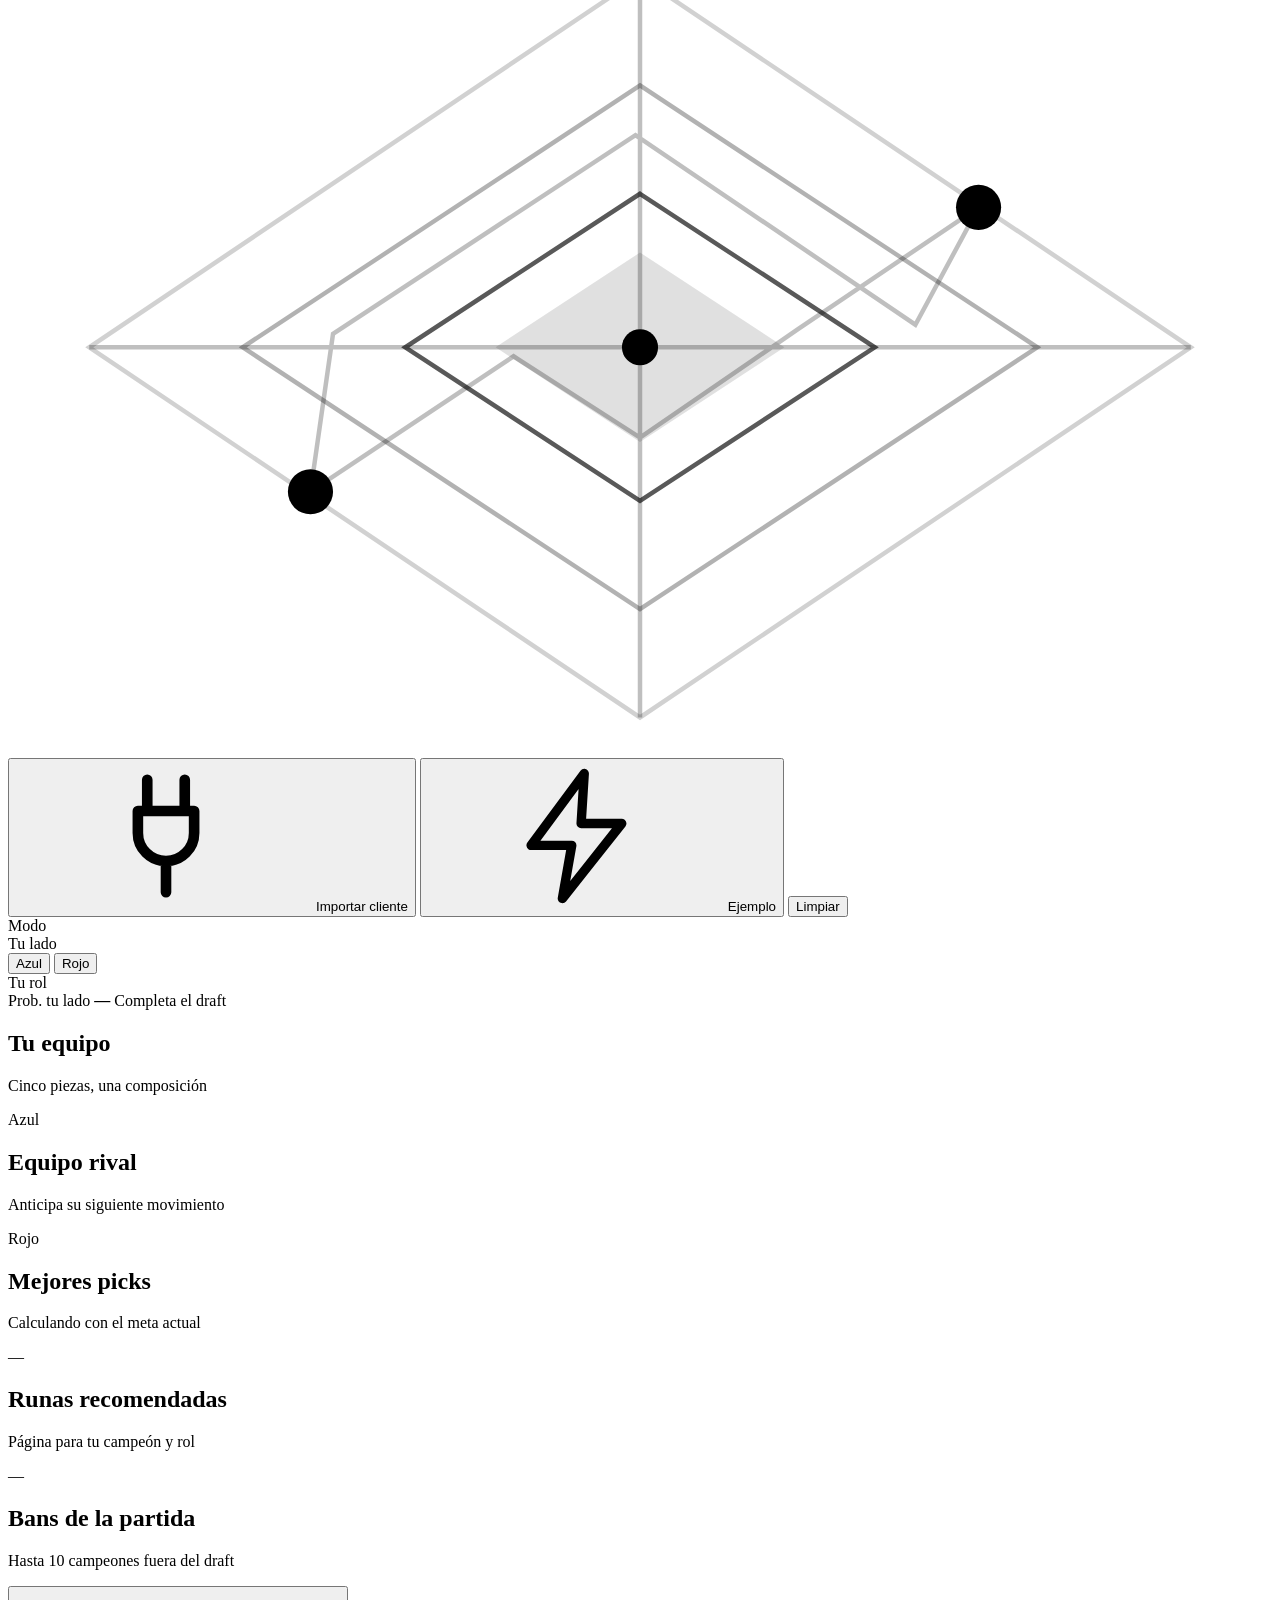
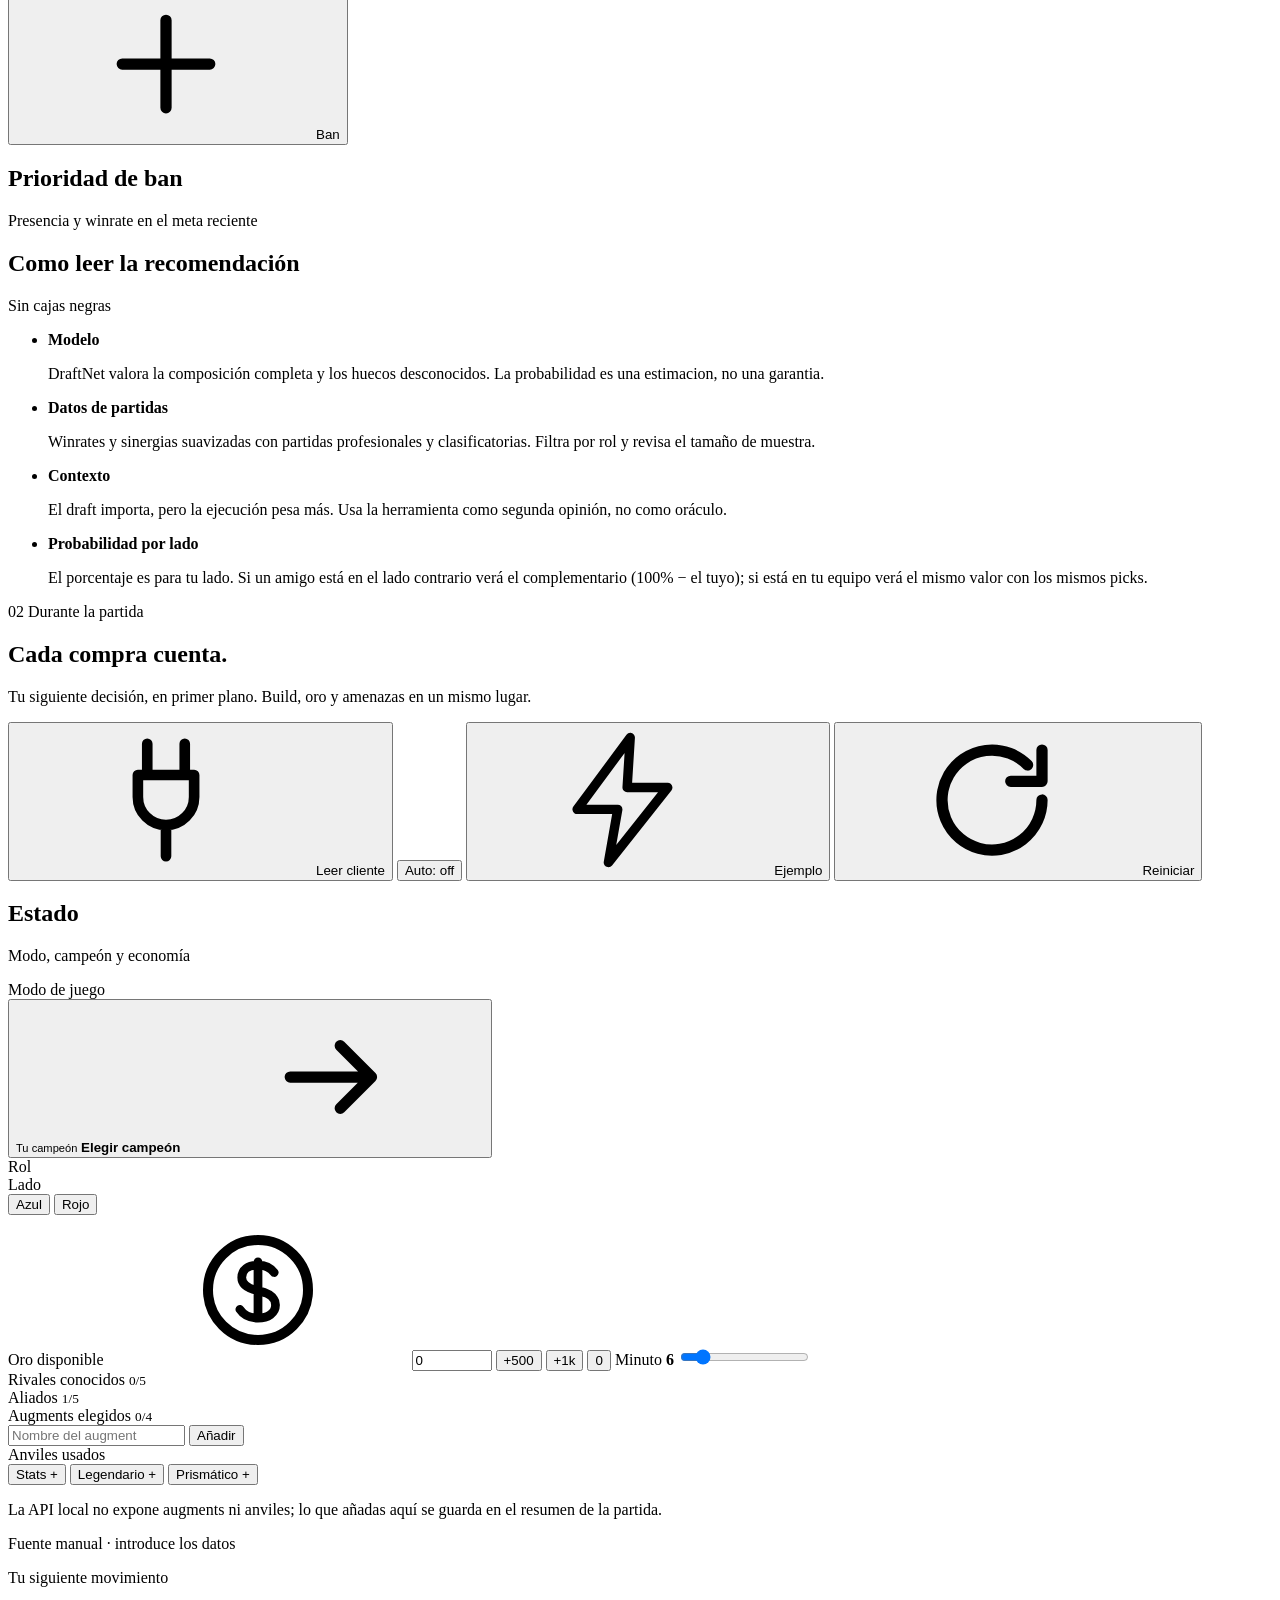
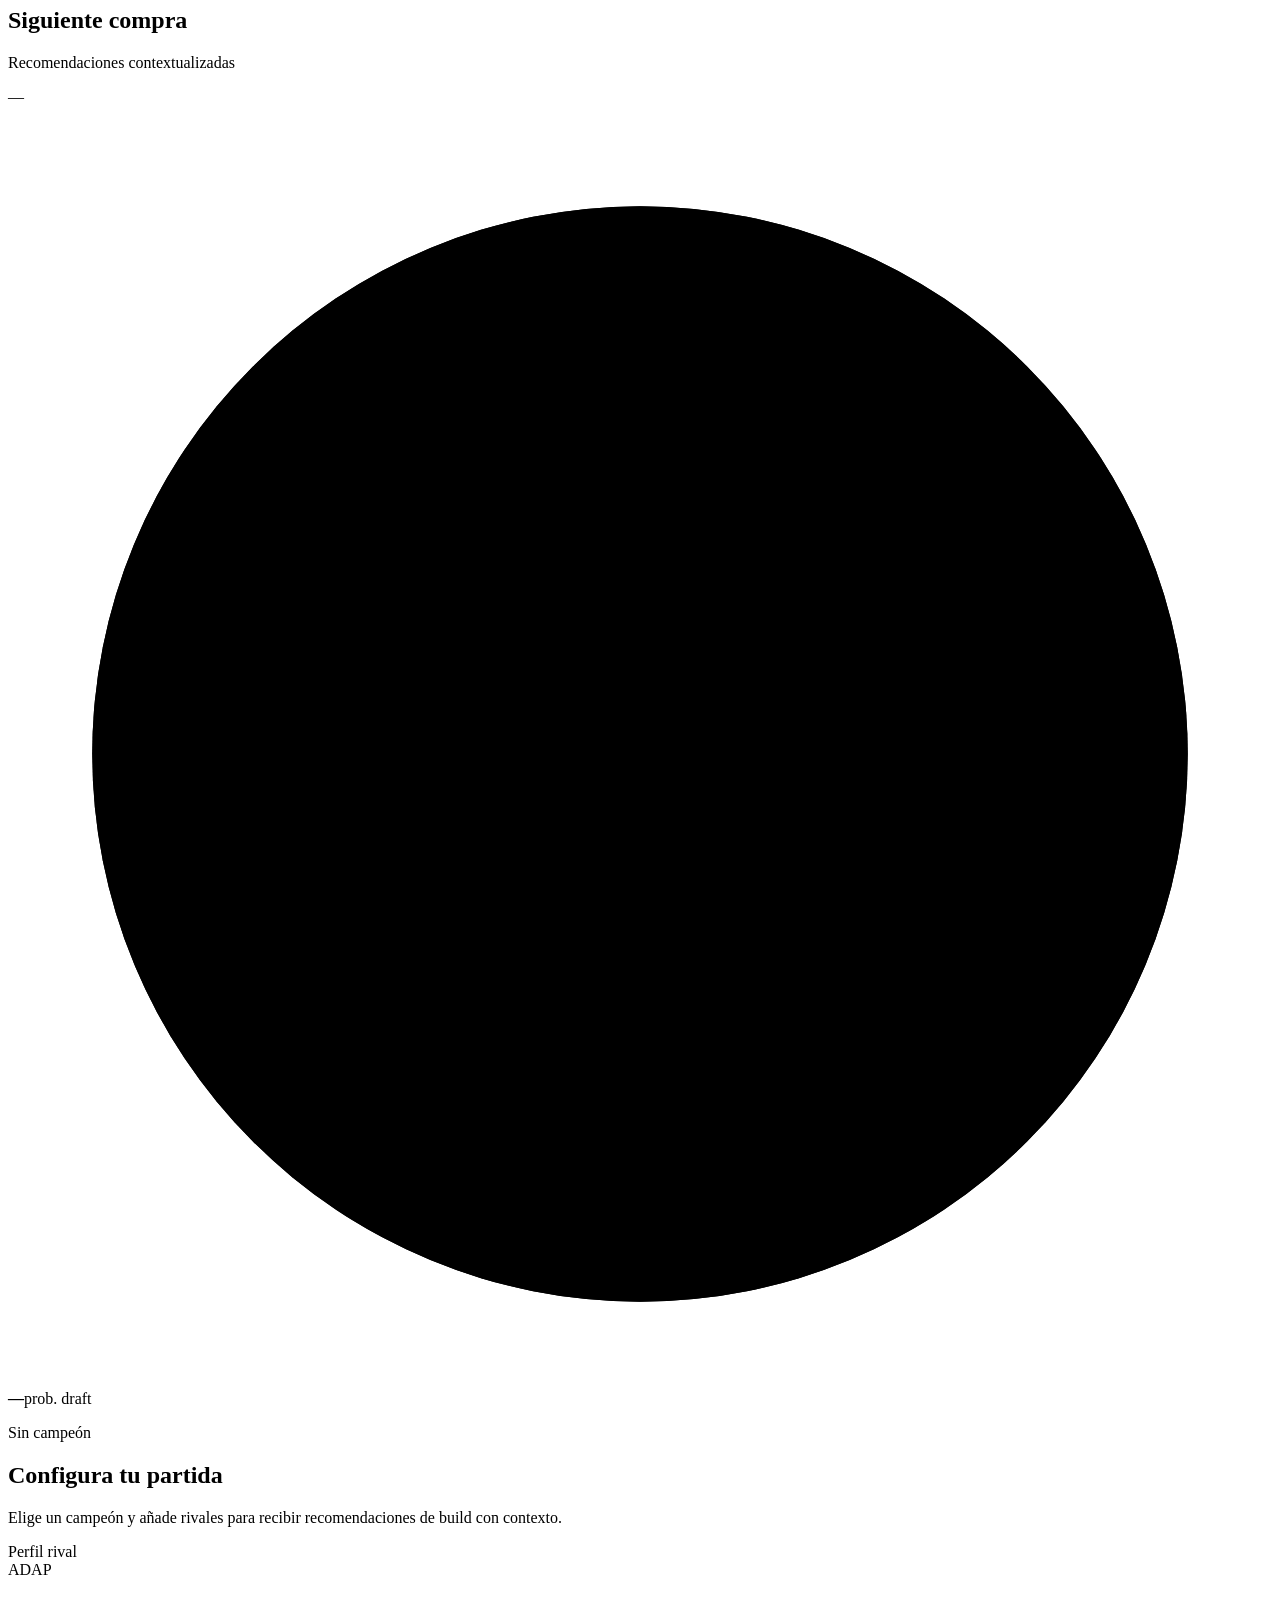
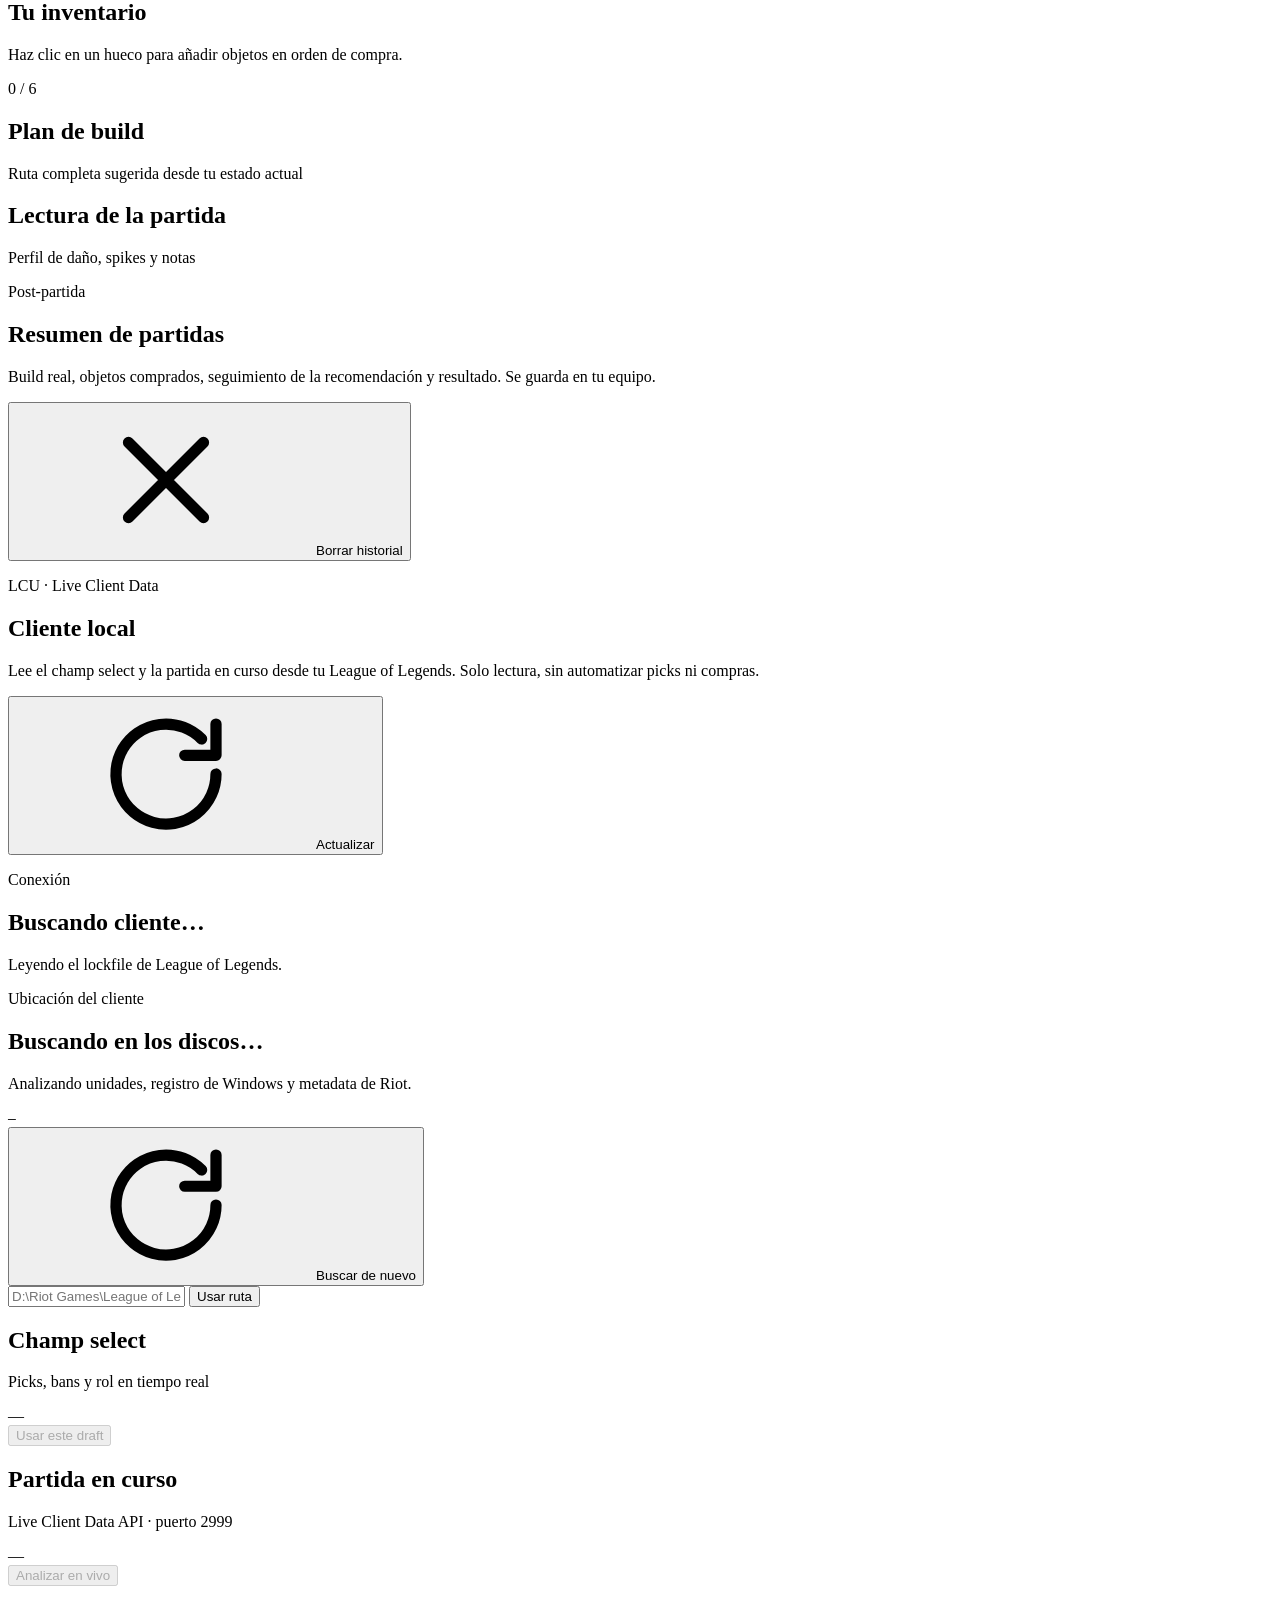
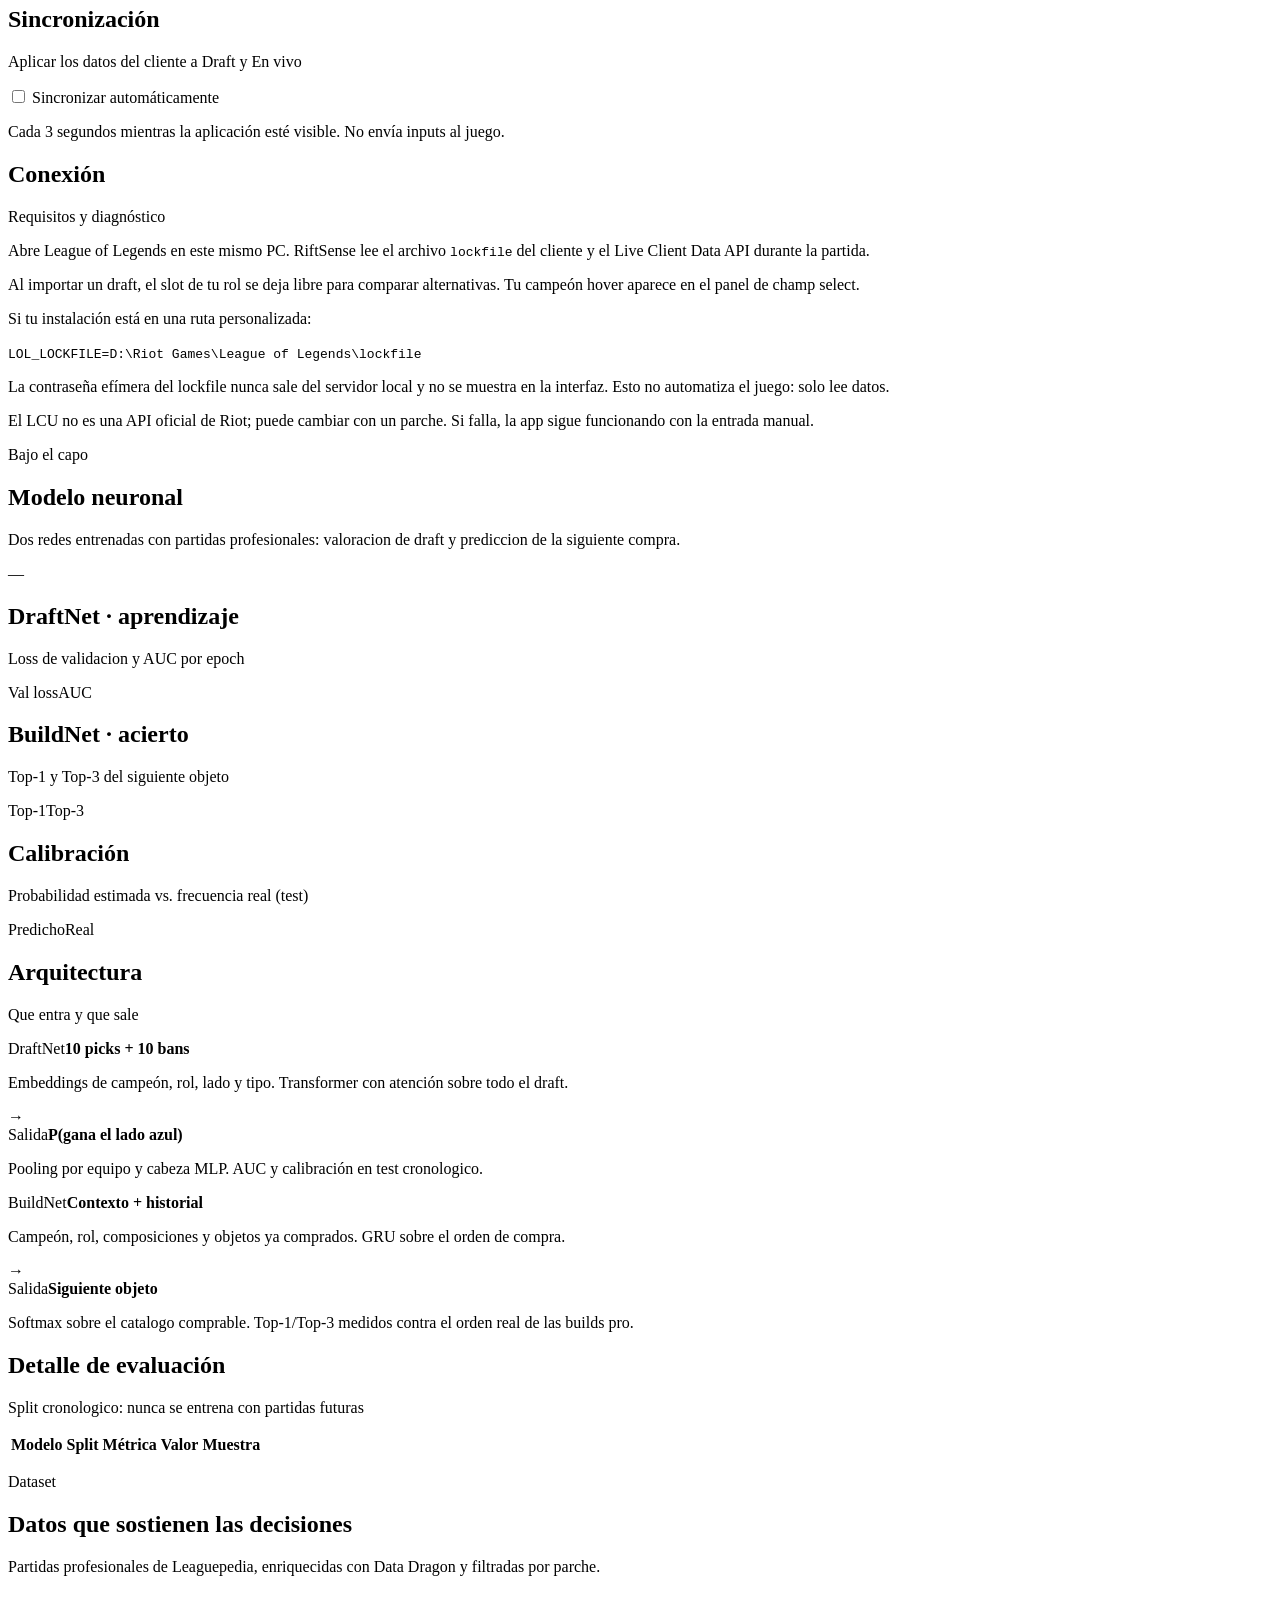
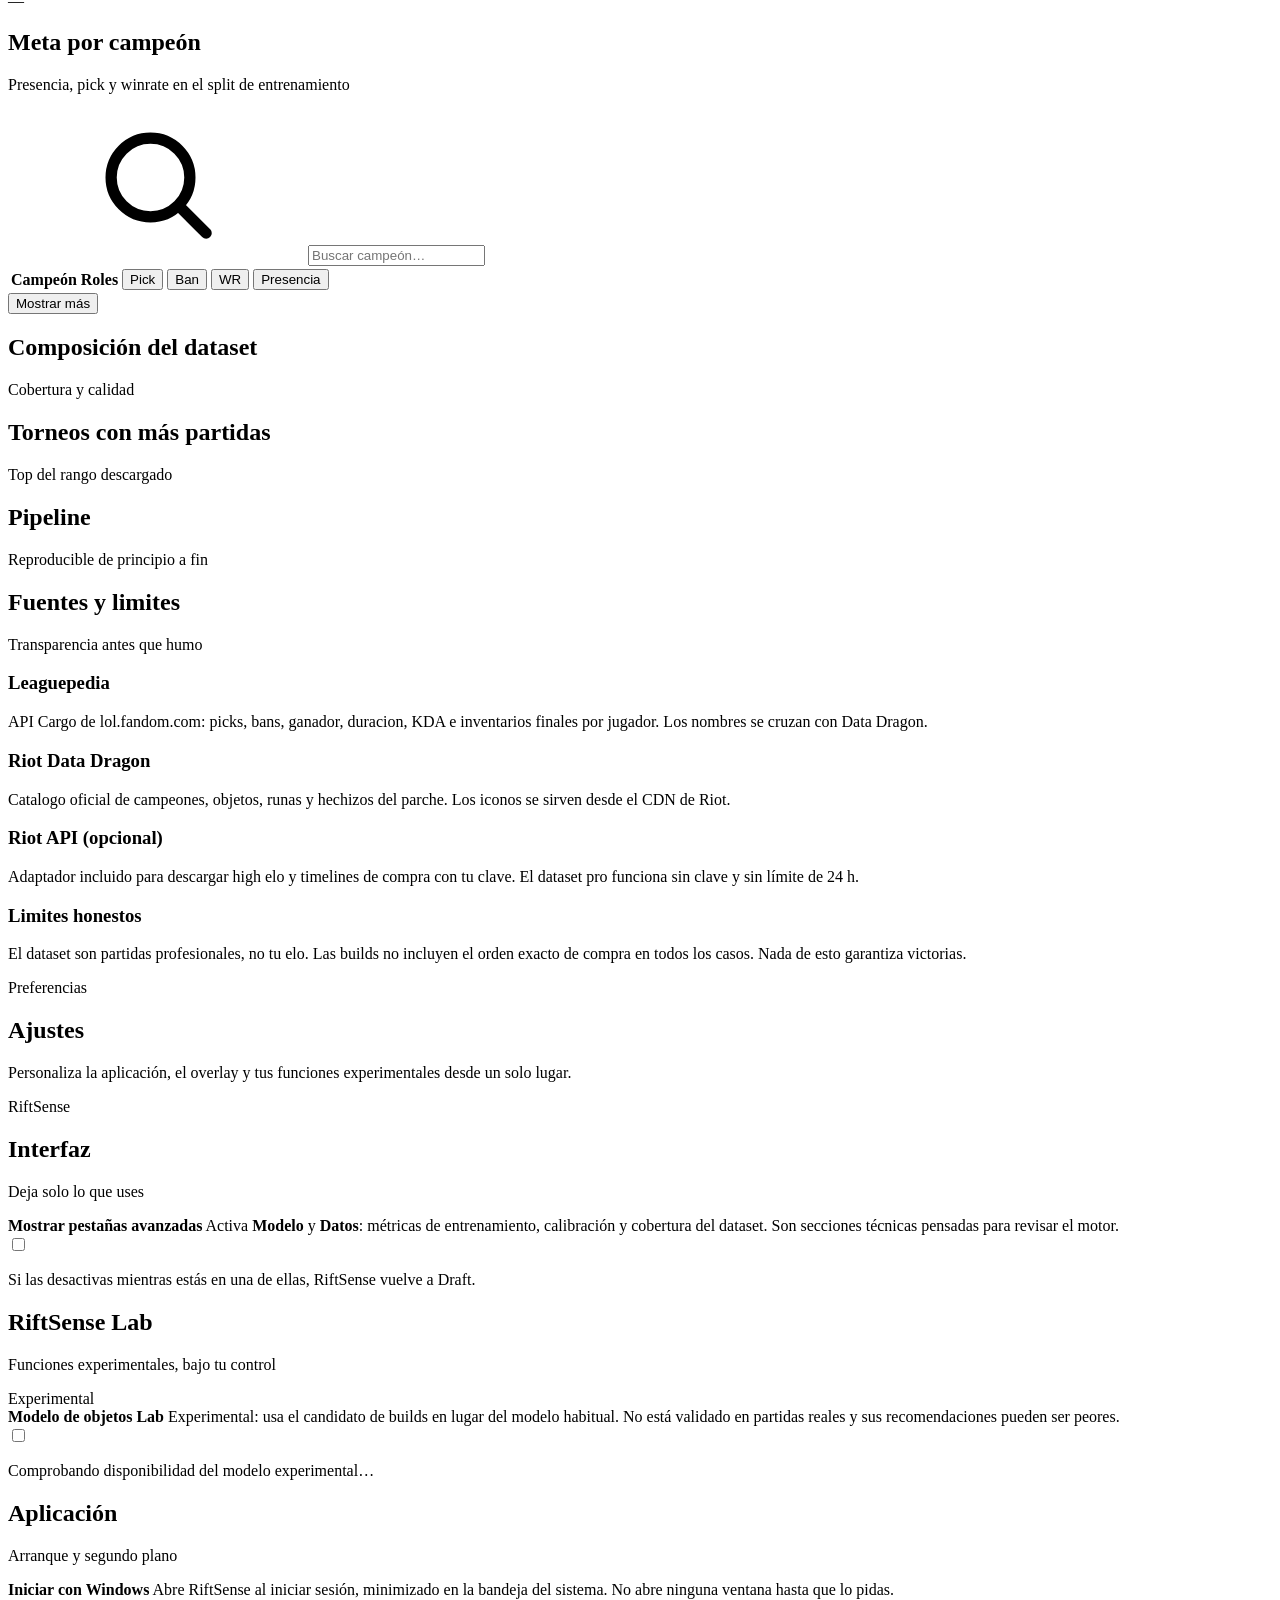
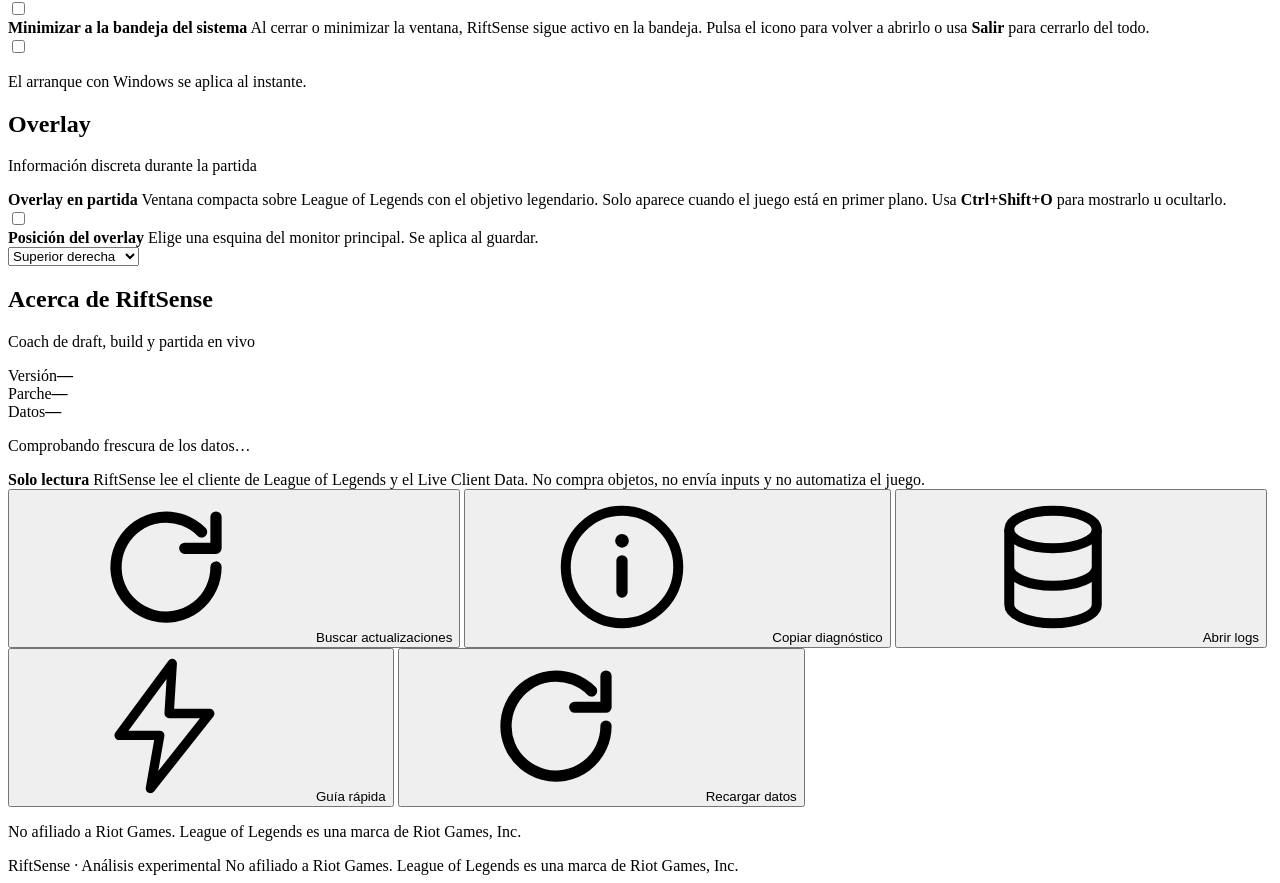
==== commit 0ff2ba02: "2.0.0: Deidades Deidadosas Update" ====
--- a/web/index.html
+++ b/web/index.html
@@ -9,6 +9,7 @@
   <link rel="icon" href="/assets/favicon.svg" type="image/svg+xml" />
   <link rel="stylesheet" href="/assets/css/styles.css" />
   <link rel="stylesheet" href="/assets/css/remaster.css" />
+  <link rel="stylesheet" href="/assets/css/workspace-v2.css" />
 </head>
 <body>
   <a class="skip-link" href="#main">Saltar al contenido</a>
@@ -75,12 +76,15 @@
         <span class="brand-mark"><svg class="icon"><use href="#i-logo"/></svg></span>
         <span class="brand-text">
           <strong>RiftSense</strong>
-          <small>Análisis táctico</small>
+          <small class="edition-name">Deidades Deidadosas <span>Update</span></small>
         </span>
       </div>
 
       <p class="nav-caption">Tu espacio de juego</p>
       <nav class="nav" aria-label="Navegación principal">
+        <button class="nav-item" data-tab="home" type="button" aria-label="Inicio">
+          <svg class="icon"><use href="#i-logo"/></svg><span>Inicio</span>
+        </button>
         <button class="nav-item active" data-tab="draft" type="button" aria-label="Draft">
           <svg class="icon"><use href="#i-draft"/></svg><span>Draft</span>
         </button>
@@ -129,6 +133,44 @@
           <button class="workspace-help" id="workspace-help" type="button" aria-label="Abrir guía de RiftSense" title="Guía rápida"><svg class="icon" aria-hidden="true"><use href="#i-info"/></svg></button>
         </div>
       </header>
+      <section class="view hidden" id="view-home" aria-labelledby="home-title">
+        <div class="home-hero">
+          <div class="home-hero-copy">
+            <p class="home-edition"><span>RIFTSENSE 2.0</span> Deidades Deidadosas Update</p>
+            <h1 id="home-title">Tu partida.<br><span>Tus decisiones.</span></h1>
+            <p class="lead">Prepara el draft, sigue tu build y aprende de cada partida desde un mismo espacio.</p>
+            <div class="home-actions">
+              <a class="btn home-primary" href="#draft">Preparar draft <svg class="icon" aria-hidden="true"><use href="#i-arrow"/></svg></a>
+              <a class="btn ghost" href="#live">Abrir En vivo</a>
+            </div>
+          </div>
+          <div class="home-emblem" aria-hidden="true">
+            <div class="home-orbit orbit-outer"></div>
+            <div class="home-orbit orbit-inner"></div>
+            <svg class="icon"><use href="#i-logo"/></svg>
+            <span>ANÁLISIS · CONTEXTO · DECISIÓN</span>
+          </div>
+        </div>
+        <div class="home-heading"><div><p class="eyebrow">ELIGE TU MOMENTO</p><h2>Tu espacio de juego</h2></div><span>01 — 03</span></div>
+        <div class="home-grid">
+          <a class="home-tile" href="#draft">
+            <span class="home-tile-top"><svg class="icon" aria-hidden="true"><use href="#i-draft"/></svg><span>01 / PREPARAR</span></span>
+            <strong>Draft</strong><p>Explora picks, bans y runas según tu composición.</p>
+            <span class="home-tile-link">Abrir draft <span aria-hidden="true">↗</span></span>
+          </a>
+          <a class="home-tile" href="#live">
+            <span class="home-tile-top"><svg class="icon" aria-hidden="true"><use href="#i-live"/></svg><span>02 / JUGAR</span></span>
+            <strong>En vivo</strong><p>Consulta objetivos legendarios y alternativas durante la partida.</p>
+            <span class="home-tile-link">Ver partida <span aria-hidden="true">↗</span></span>
+          </a>
+          <a class="home-tile" href="#summary">
+            <span class="home-tile-top"><svg class="icon" aria-hidden="true"><use href="#i-trophy"/></svg><span>03 / REVISAR</span></span>
+            <strong>Resumen</strong><p>Revisa tu historial y las decisiones de tus partidas.</p>
+            <span class="home-tile-link">Abrir resumen <span aria-hidden="true">↗</span></span>
+          </a>
+        </div>
+        <div class="home-footnote"><svg class="icon" aria-hidden="true"><use href="#i-shield"/></svg><span><strong>Siempre bajo tu control.</strong> RiftSense funciona en modo de solo lectura y no envía acciones al juego.</span></div>
+      </section>
       <!-- ===================== DRAFT ===================== -->
       <section class="view" id="view-draft" aria-labelledby="draft-title">
         <div class="view-head draft-hero">
@@ -354,6 +396,16 @@
           </aside>
 
           <section class="card live-main">
+            <section class="purchase-focus" aria-labelledby="purchase-title">
+              <div class="reco-head">
+                <div><p class="eyebrow">Tu siguiente movimiento</p><h2 id="purchase-title">Siguiente compra</h2><p id="live-reco-subtitle">Recomendaciones contextualizadas</p></div>
+                <span class="mode-badge" id="live-mode">—</span>
+              </div>
+              <p class="sr-only" id="live-reco-status" role="status" aria-live="polite" aria-atomic="true"></p>
+              <div class="legendary-target hidden" id="live-legendary"></div>
+              <div class="item-list" id="live-items"></div>
+            </section>
+
             <div class="live-hero">
               <div class="gauge" id="live-gauge" aria-label="Probabilidad estimada de victoria">
                 <svg viewBox="0 0 120 120" role="img" aria-hidden="true">
@@ -374,18 +426,7 @@
                 <div class="damage-legend"><span>AD</span><span>AP</span></div>
               </div>
             </div>
-
             <div class="live-coach hidden" id="live-coach"></div>
-
-            <section class="purchase-focus" aria-labelledby="purchase-title">
-              <div class="reco-head">
-                <div><p class="eyebrow">Tu siguiente movimiento</p><h2 id="purchase-title">Siguiente compra</h2><p id="live-reco-subtitle">Recomendaciones contextualizadas</p></div>
-                <span class="mode-badge" id="live-mode">—</span>
-              </div>
-              <p class="sr-only" id="live-reco-status" role="status" aria-live="polite" aria-atomic="true"></p>
-              <div class="legendary-target hidden" id="live-legendary"></div>
-              <div class="item-list" id="live-items"></div>
-            </section>
 
             <div class="build-head">
               <div>
@@ -658,7 +699,7 @@
           <div>
             <p class="eyebrow">Preferencias</p>
             <h1 id="settings-title">Ajustes</h1>
-            <p class="lead">Controla el arranque con Windows, la bandeja del sistema y qué pestañas quieres ver.</p>
+            <p class="lead">Personaliza la aplicación, el overlay y tus funciones experimentales desde un solo lugar.</p>
           </div>
           <span class="badge" id="settings-version">RiftSense</span>
         </div>
@@ -683,6 +724,24 @@
 
           <section class="card settings-card">
             <header class="card-head">
+              <div><h2>RiftSense Lab</h2><p>Funciones experimentales, bajo tu control</p></div>
+              <span class="badge teal">Experimental</span>
+            </header>
+            <div class="setting-row">
+              <div class="setting-copy">
+                <strong>Modelo de objetos Lab</strong>
+                <span>Experimental: usa el candidato de builds en lugar del modelo habitual. No está validado en partidas reales y sus recomendaciones pueden ser peores.</span>
+              </div>
+              <label class="switch">
+                <input type="checkbox" id="settings-lab" aria-label="Modelo de objetos Lab" aria-describedby="settings-lab-note" />
+                <span class="track" aria-hidden="true"></span>
+              </label>
+            </div>
+            <p class="fineprint" id="settings-lab-note">Comprobando disponibilidad del modelo experimental…</p>
+          </section>
+
+          <section class="card settings-card">
+            <header class="card-head">
               <div><h2>Aplicación</h2><p>Arranque y segundo plano</p></div>
             </header>
             <div class="setting-row">
@@ -705,17 +764,35 @@
                 <span class="track" aria-hidden="true"></span>
               </label>
             </div>
+            <p class="fineprint" id="settings-startup-note">El arranque con Windows se aplica al instante.</p>
+          </section>
+
+          <section class="card settings-card">
+            <header class="card-head">
+              <div><h2>Overlay</h2><p>Información discreta durante la partida</p></div>
+            </header>
             <div class="setting-row">
               <div class="setting-copy">
                 <strong>Overlay en partida</strong>
-                <span>Ventana compacta sobre League of Legends con la siguiente compra. Solo aparece cuando el juego está en primer plano. Usa <b>Ctrl+Shift+O</b> para mostrarlo u ocultarlo.</span>
+                <span>Ventana compacta sobre League of Legends con el objetivo legendario. Solo aparece cuando el juego está en primer plano. Usa <b>Ctrl+Shift+O</b> para mostrarlo u ocultarlo.</span>
               </div>
               <label class="switch">
                 <input type="checkbox" id="settings-overlay" aria-label="Overlay en partida" />
                 <span class="track" aria-hidden="true"></span>
               </label>
             </div>
-            <p class="fineprint" id="settings-startup-note">El arranque con Windows se aplica al instante.</p>
+            <div class="setting-row">
+              <div class="setting-copy">
+                <label for="settings-overlay-position"><strong>Posición del overlay</strong></label>
+                <span>Elige una esquina del monitor principal. Se aplica al guardar.</span>
+              </div>
+              <select id="settings-overlay-position">
+                <option value="topRight">Superior derecha</option>
+                <option value="topLeft">Superior izquierda</option>
+                <option value="bottomRight">Inferior derecha</option>
+                <option value="bottomLeft">Inferior izquierda</option>
+              </select>
+            </div>
           </section>
 
           <section class="card settings-card settings-about">
